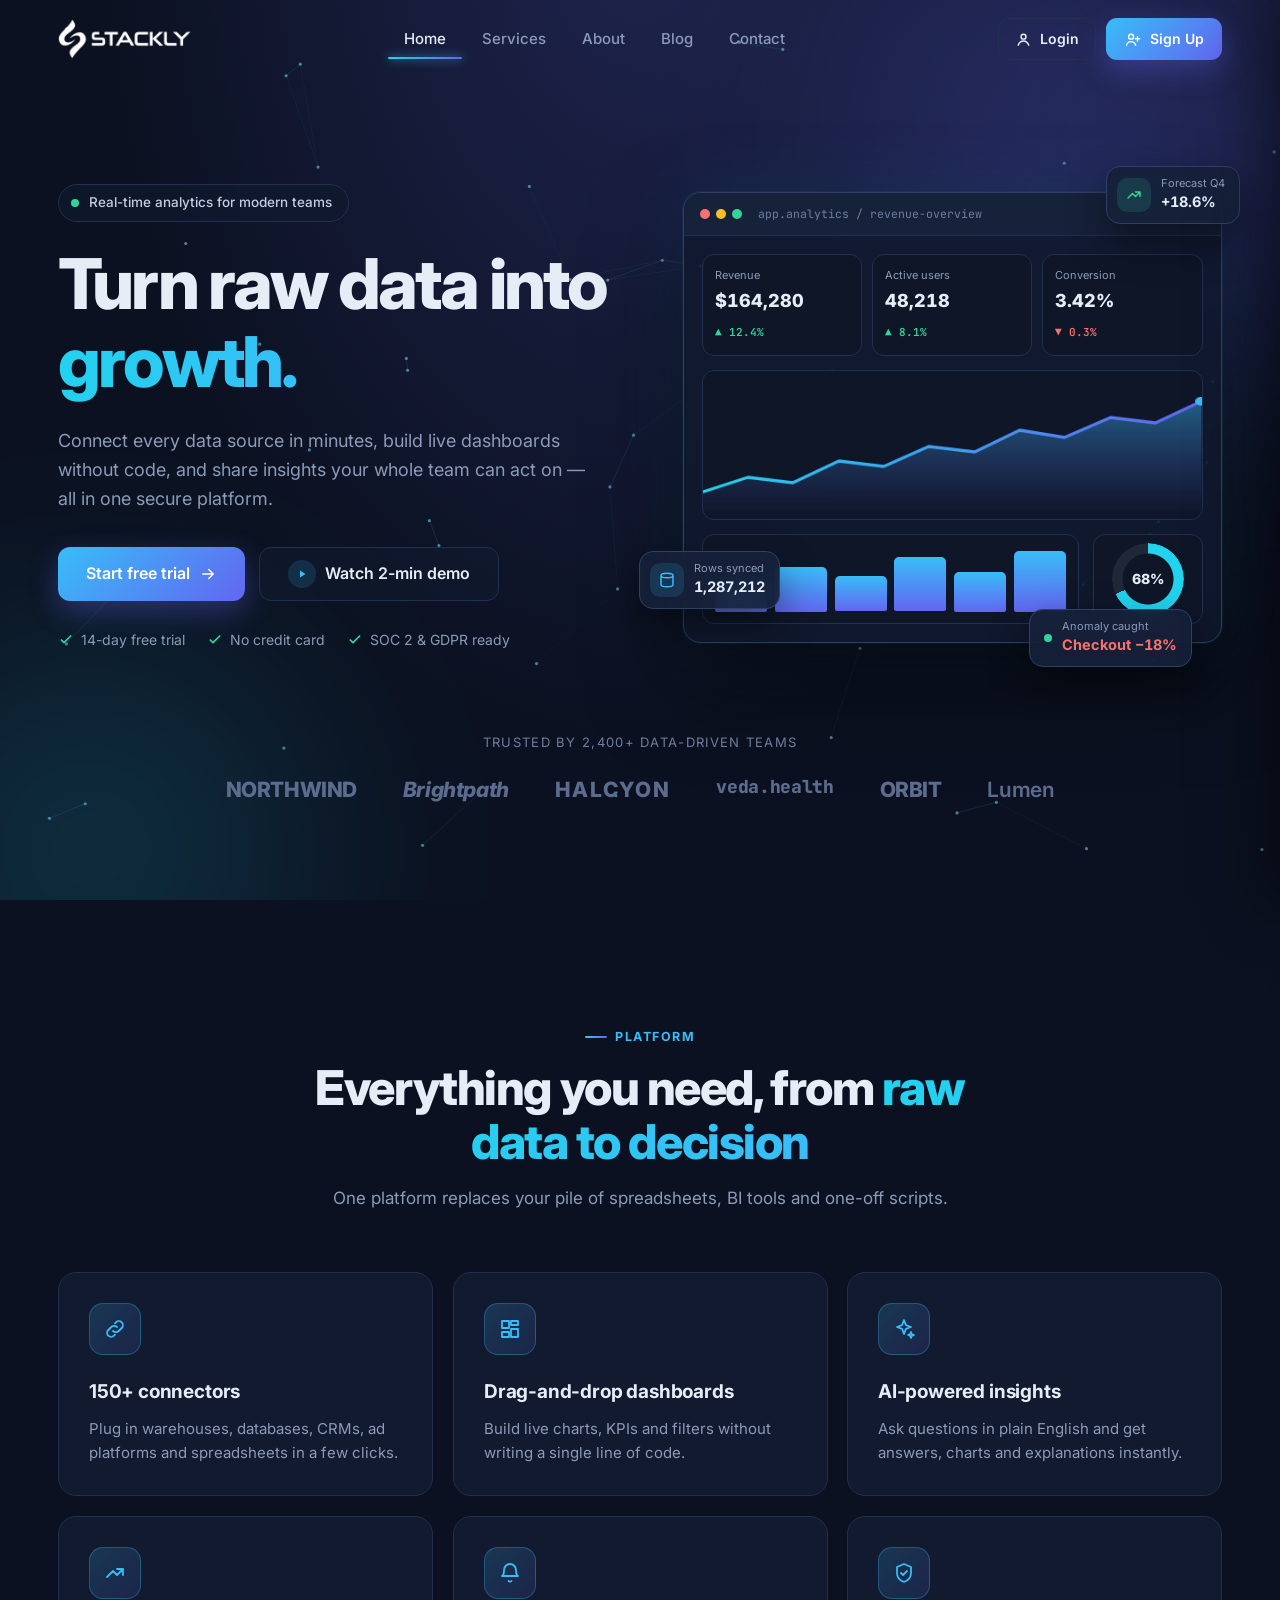
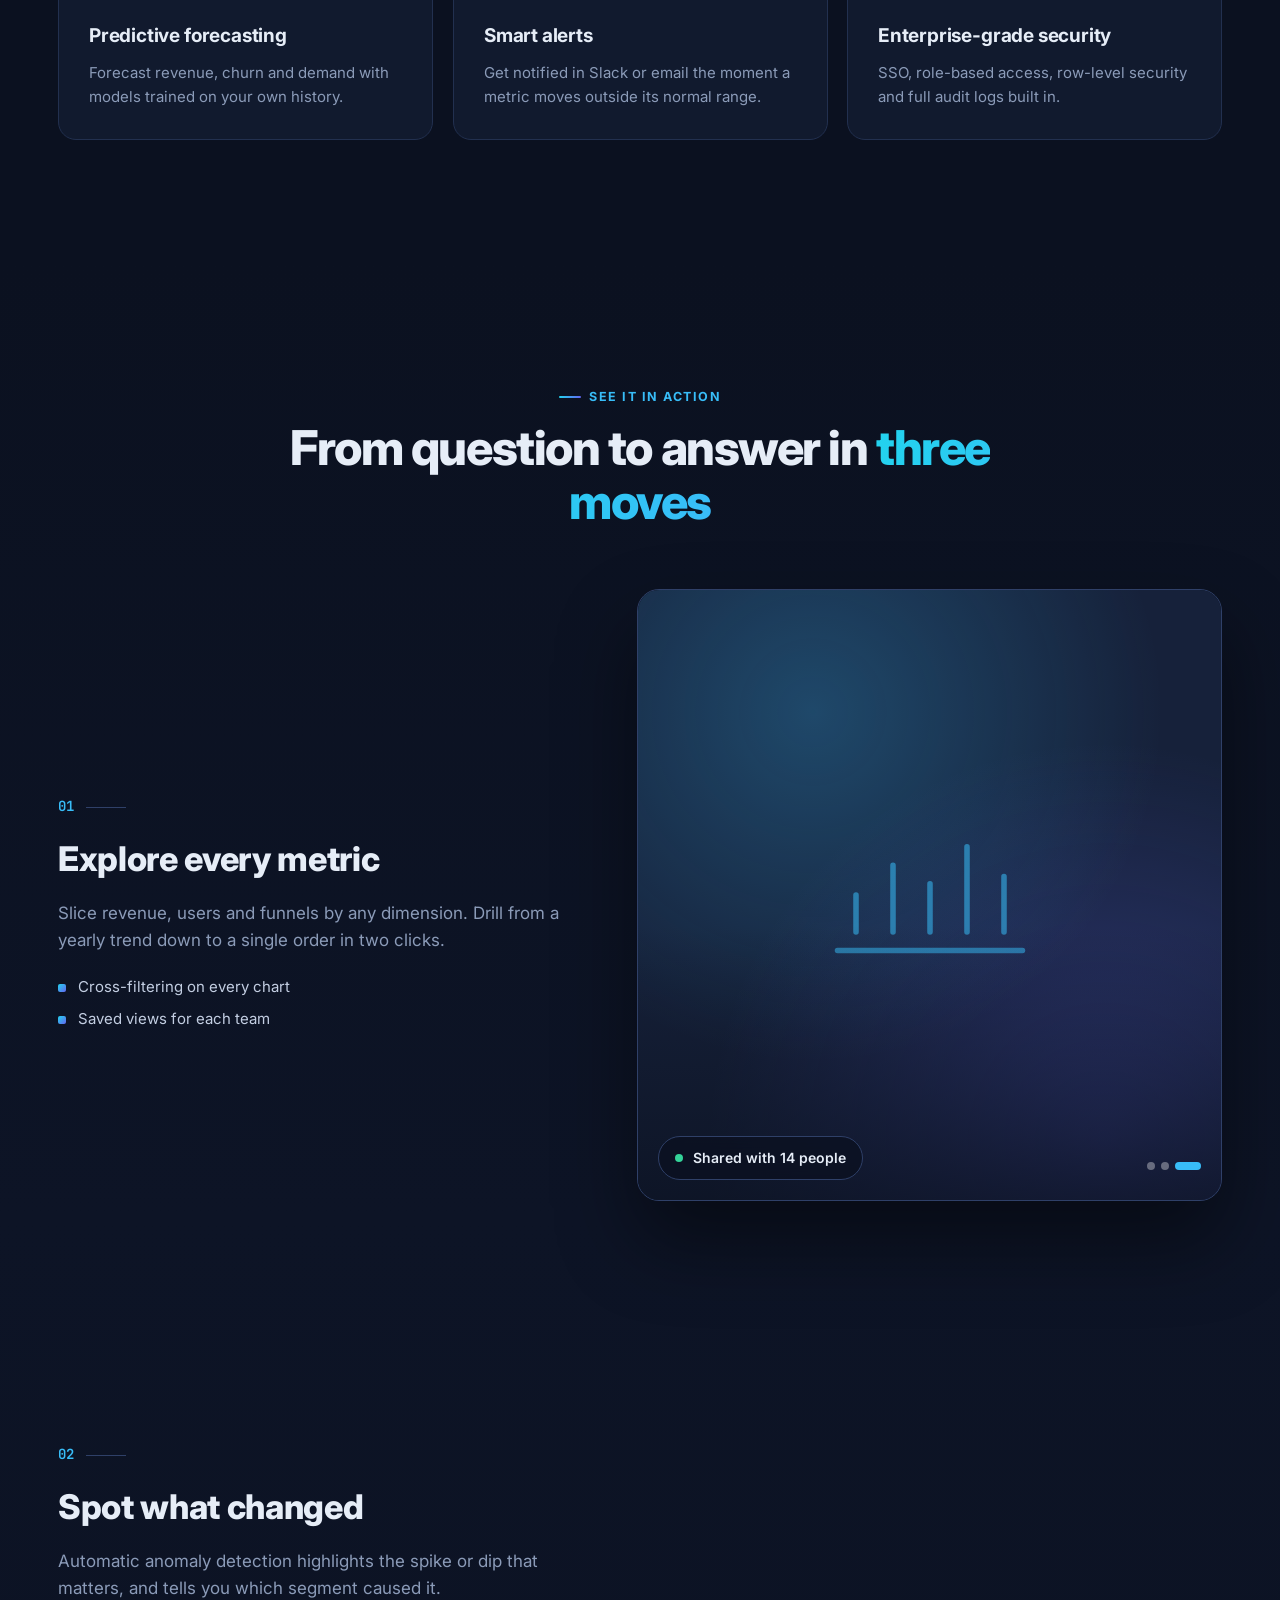
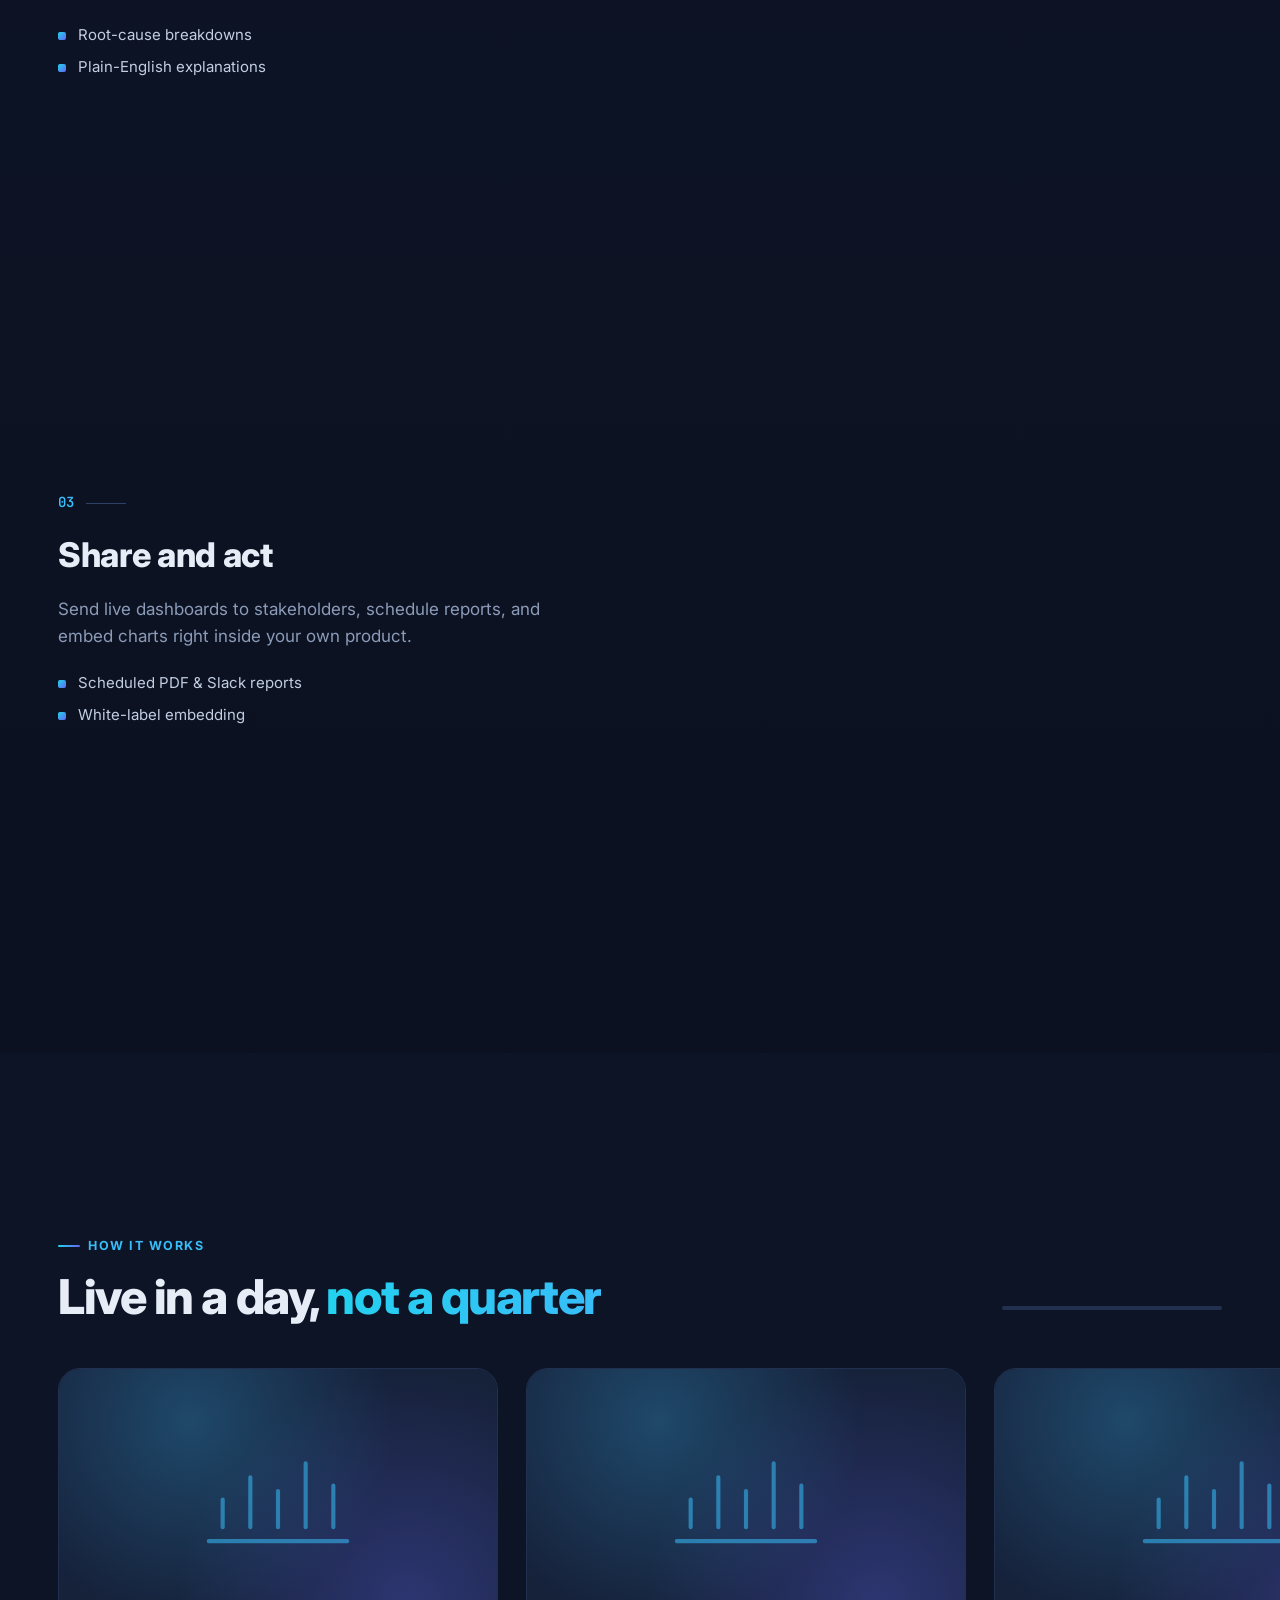
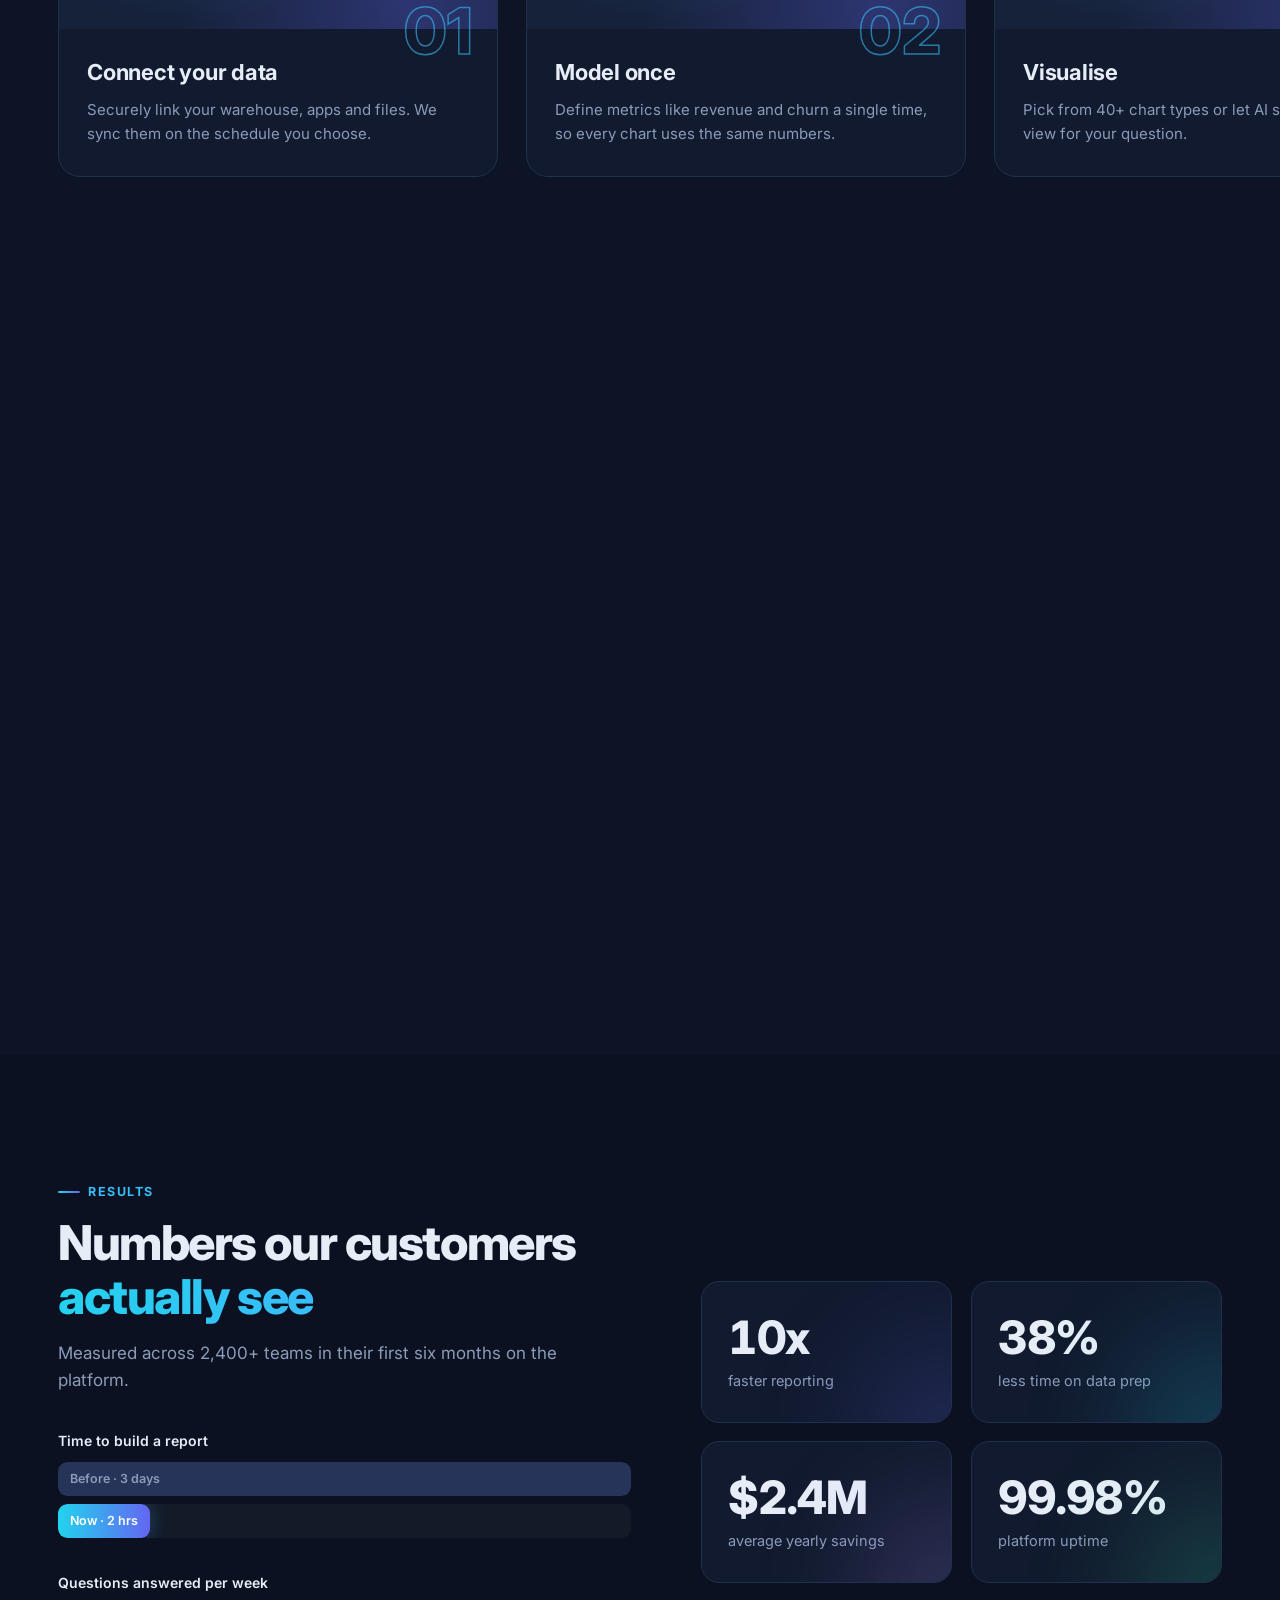
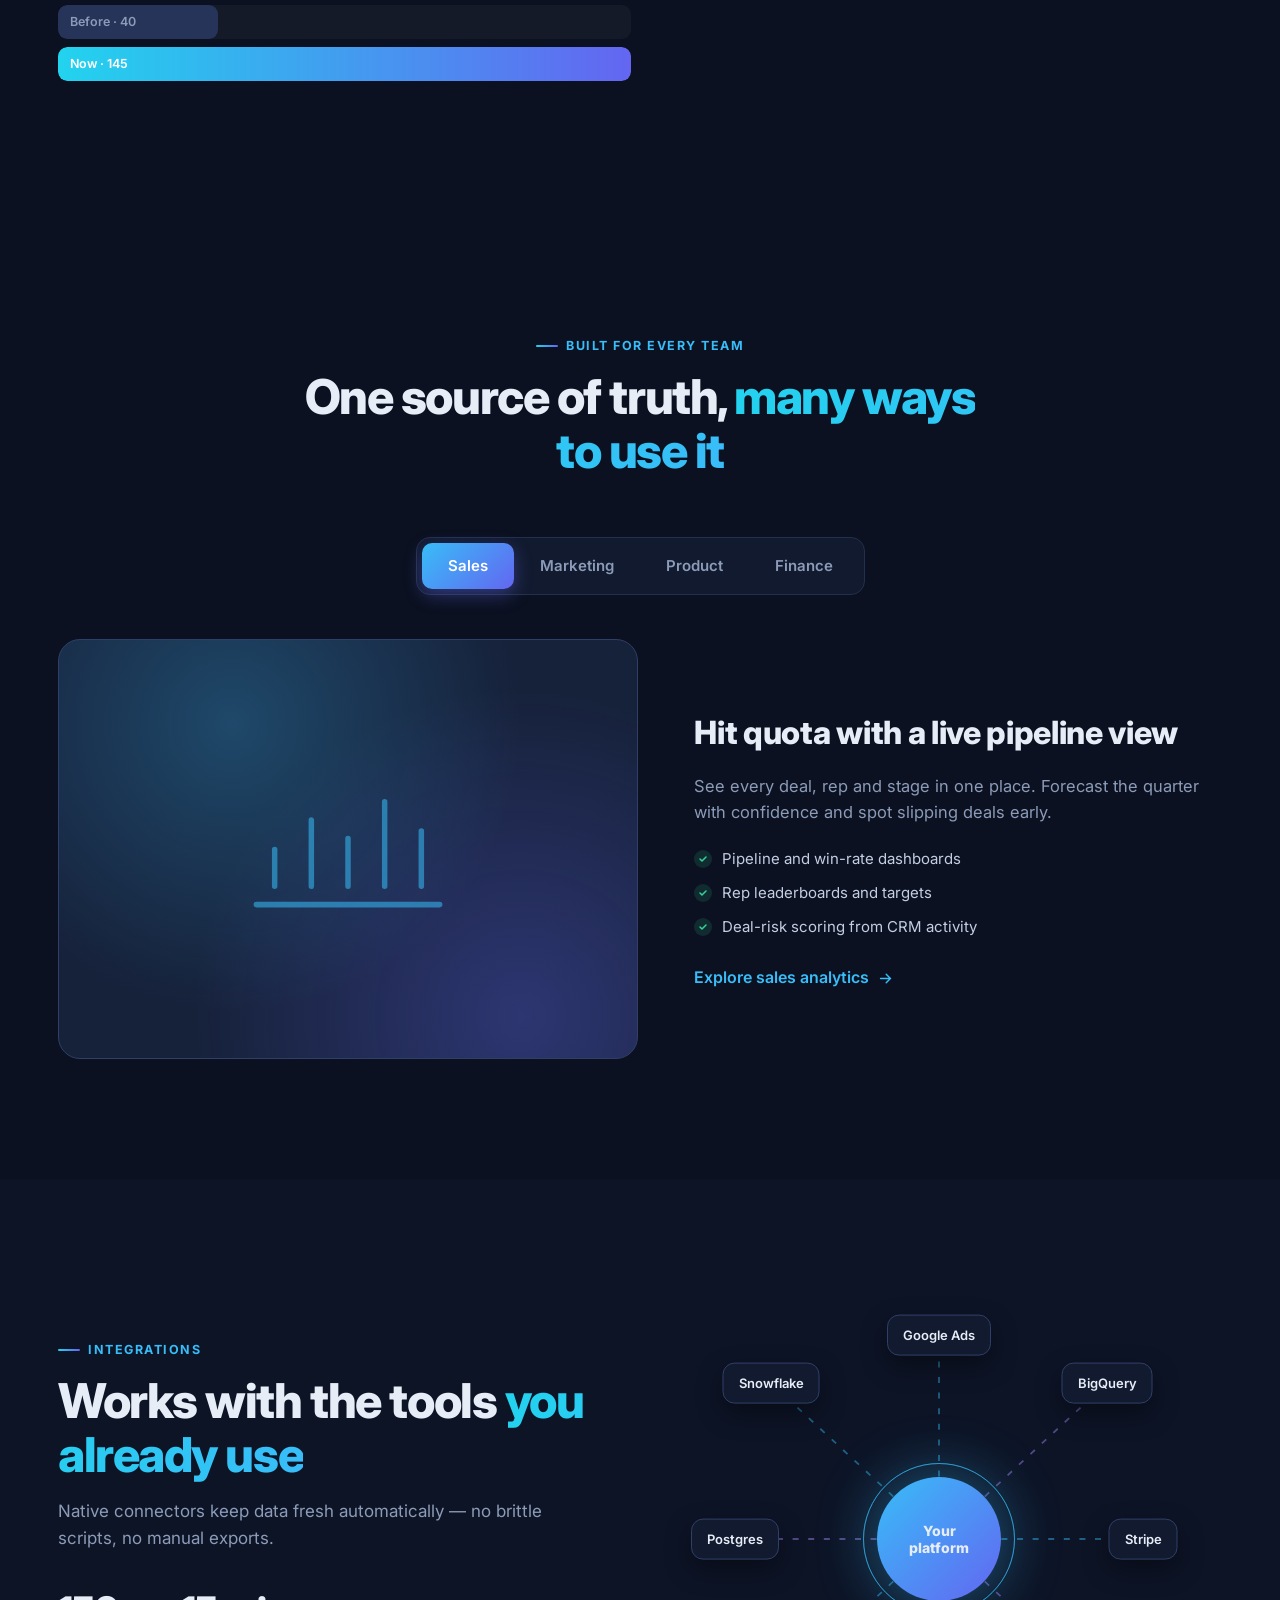
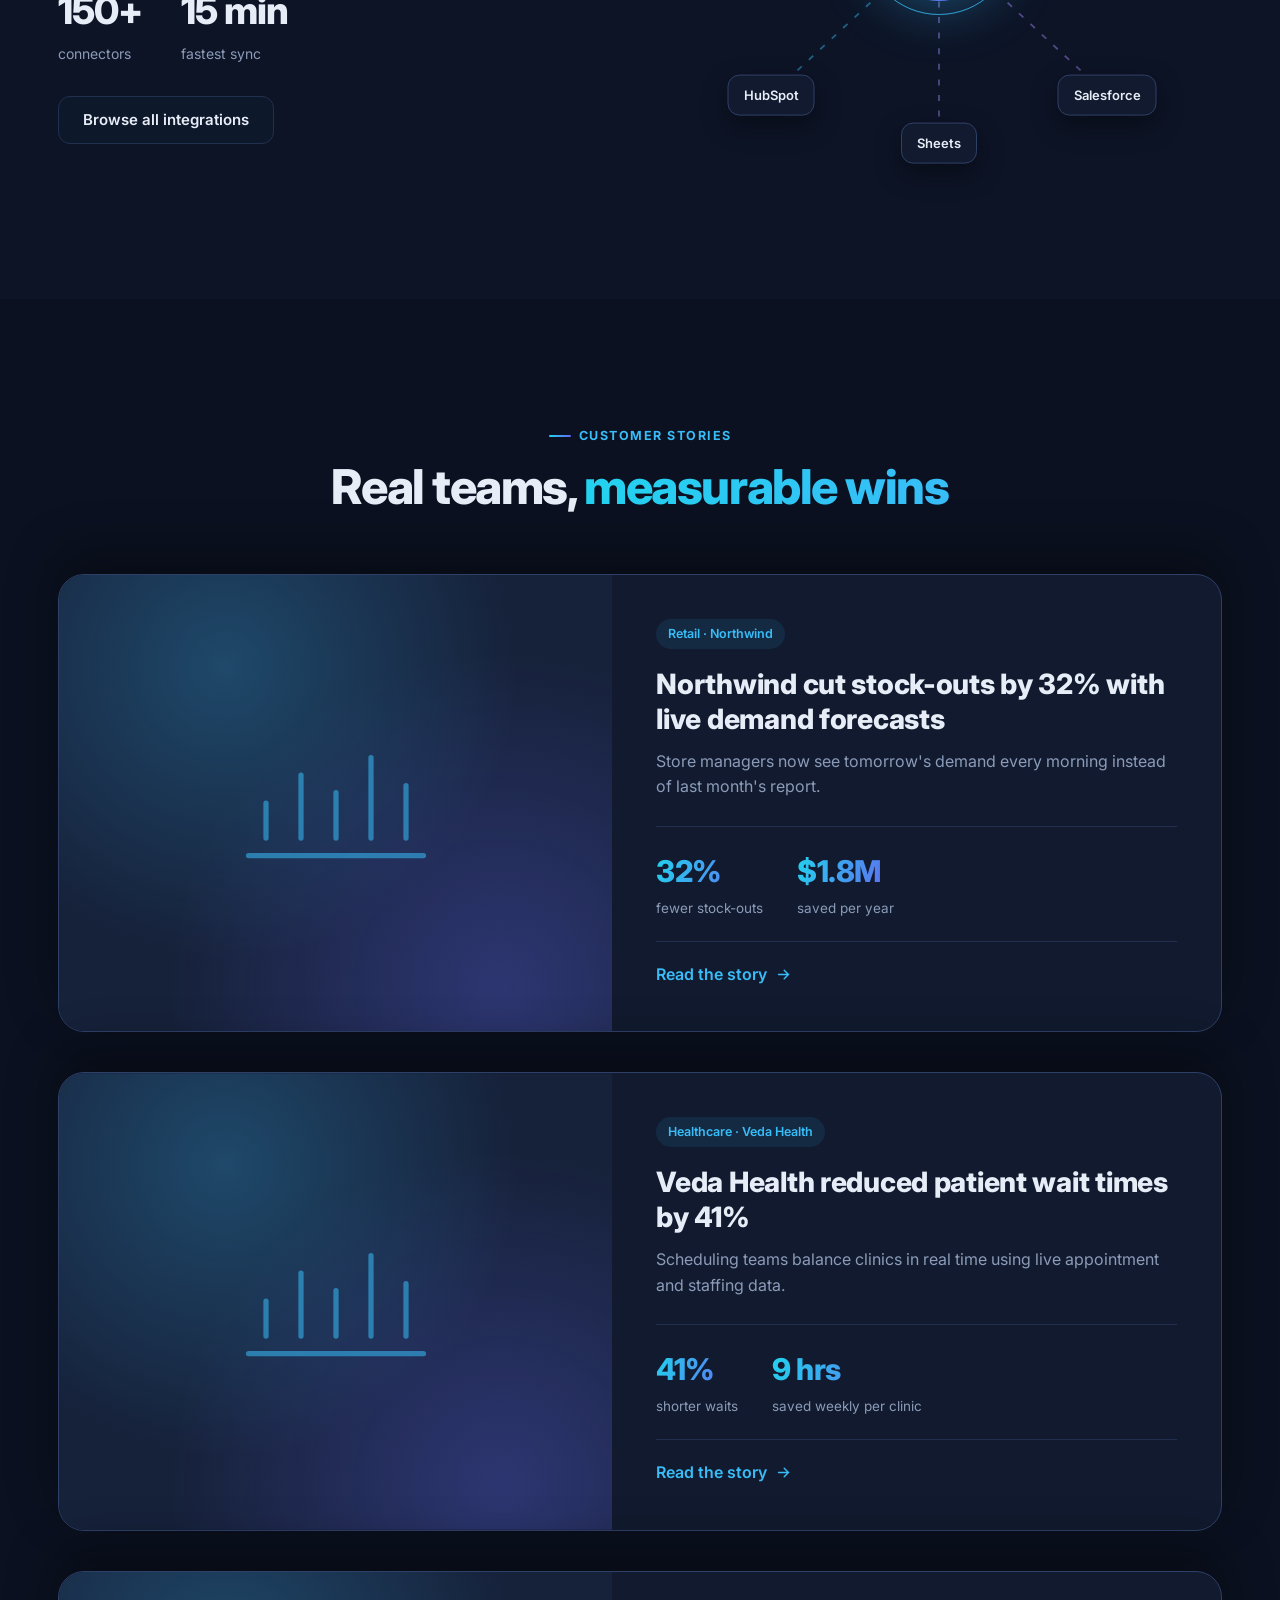
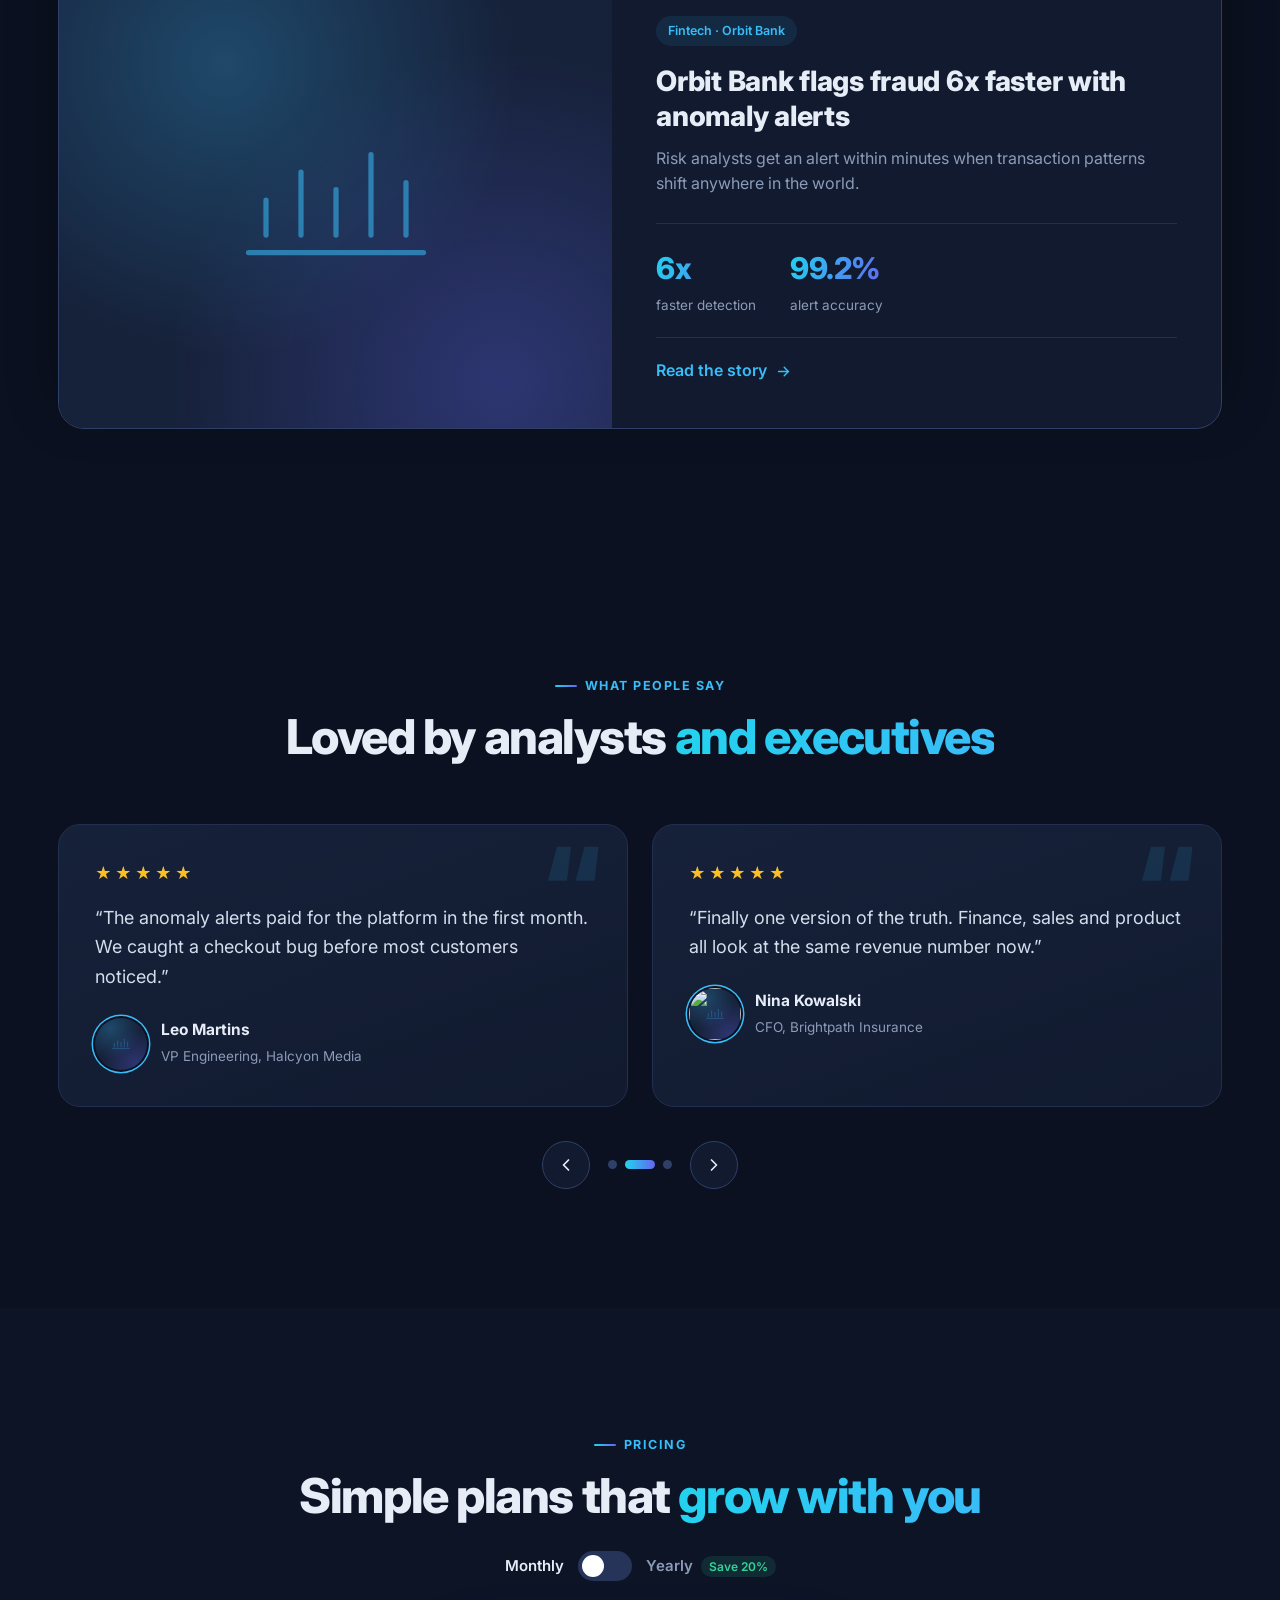
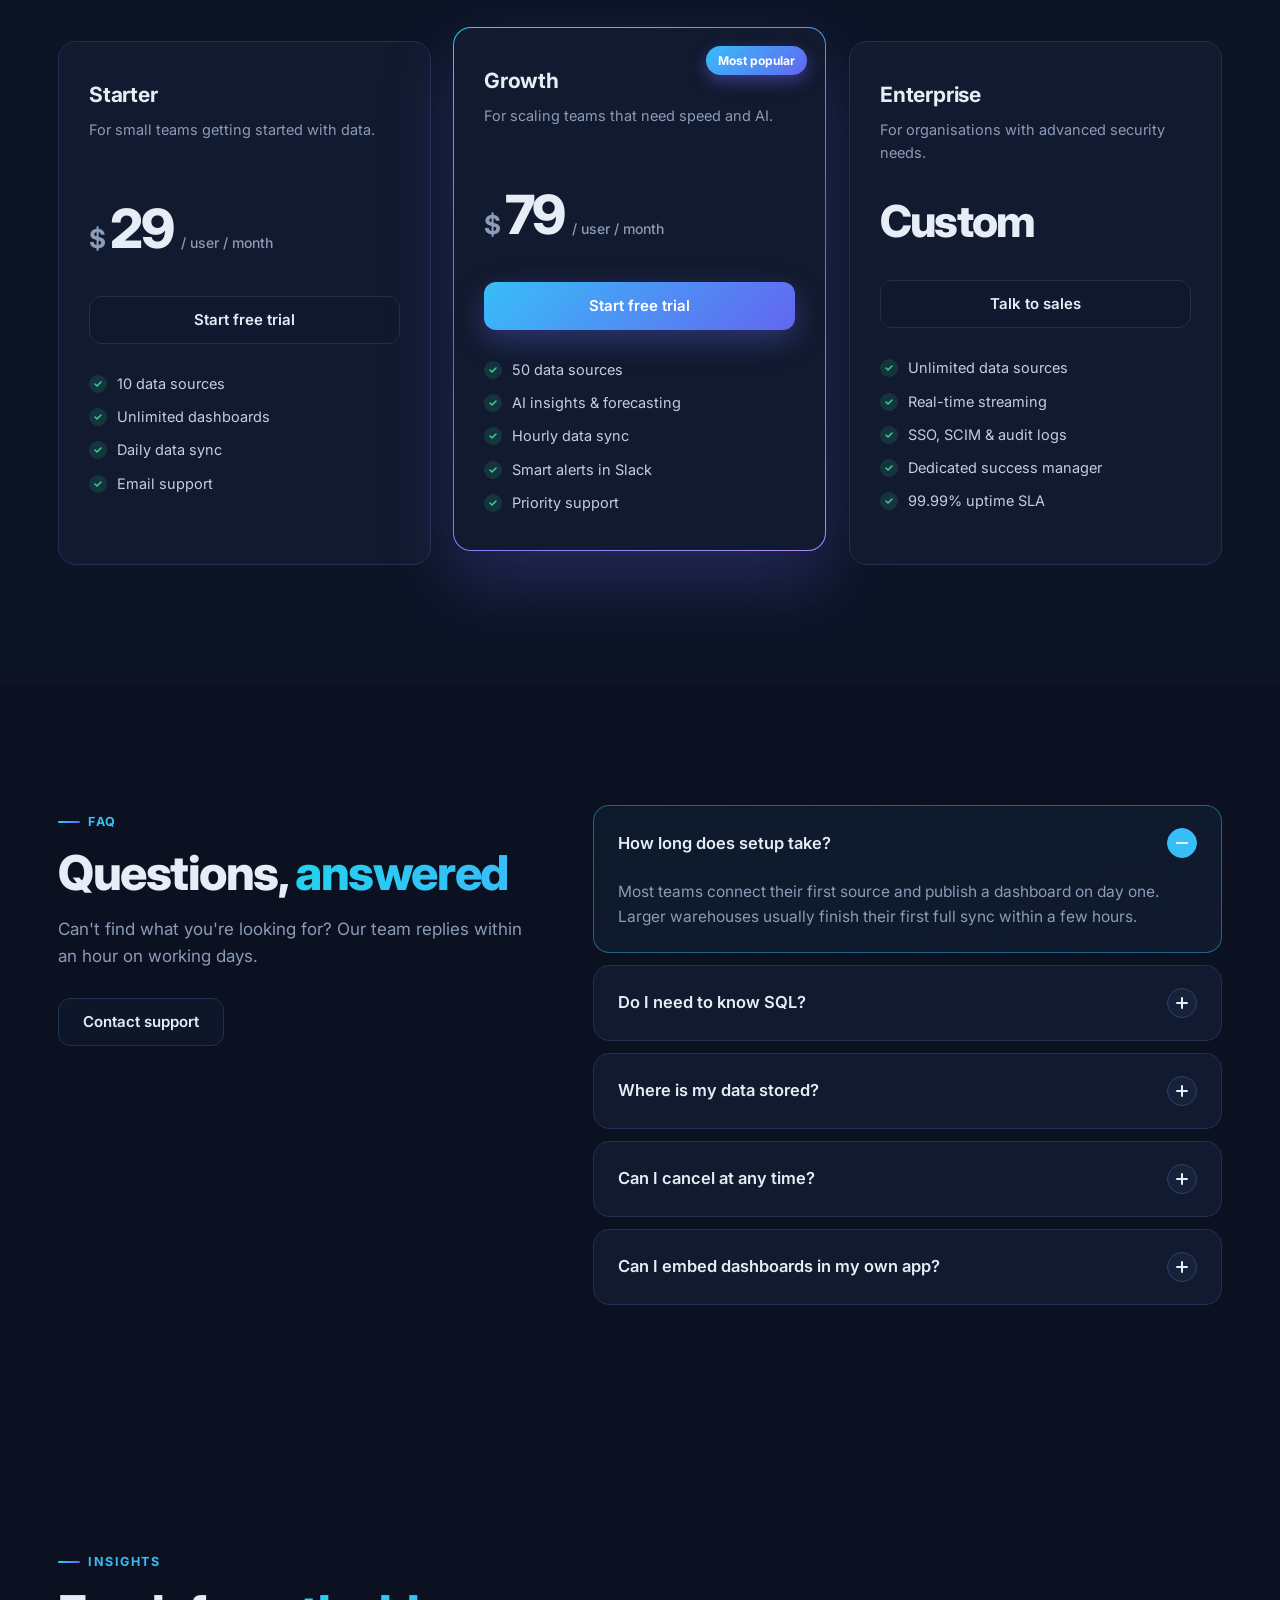
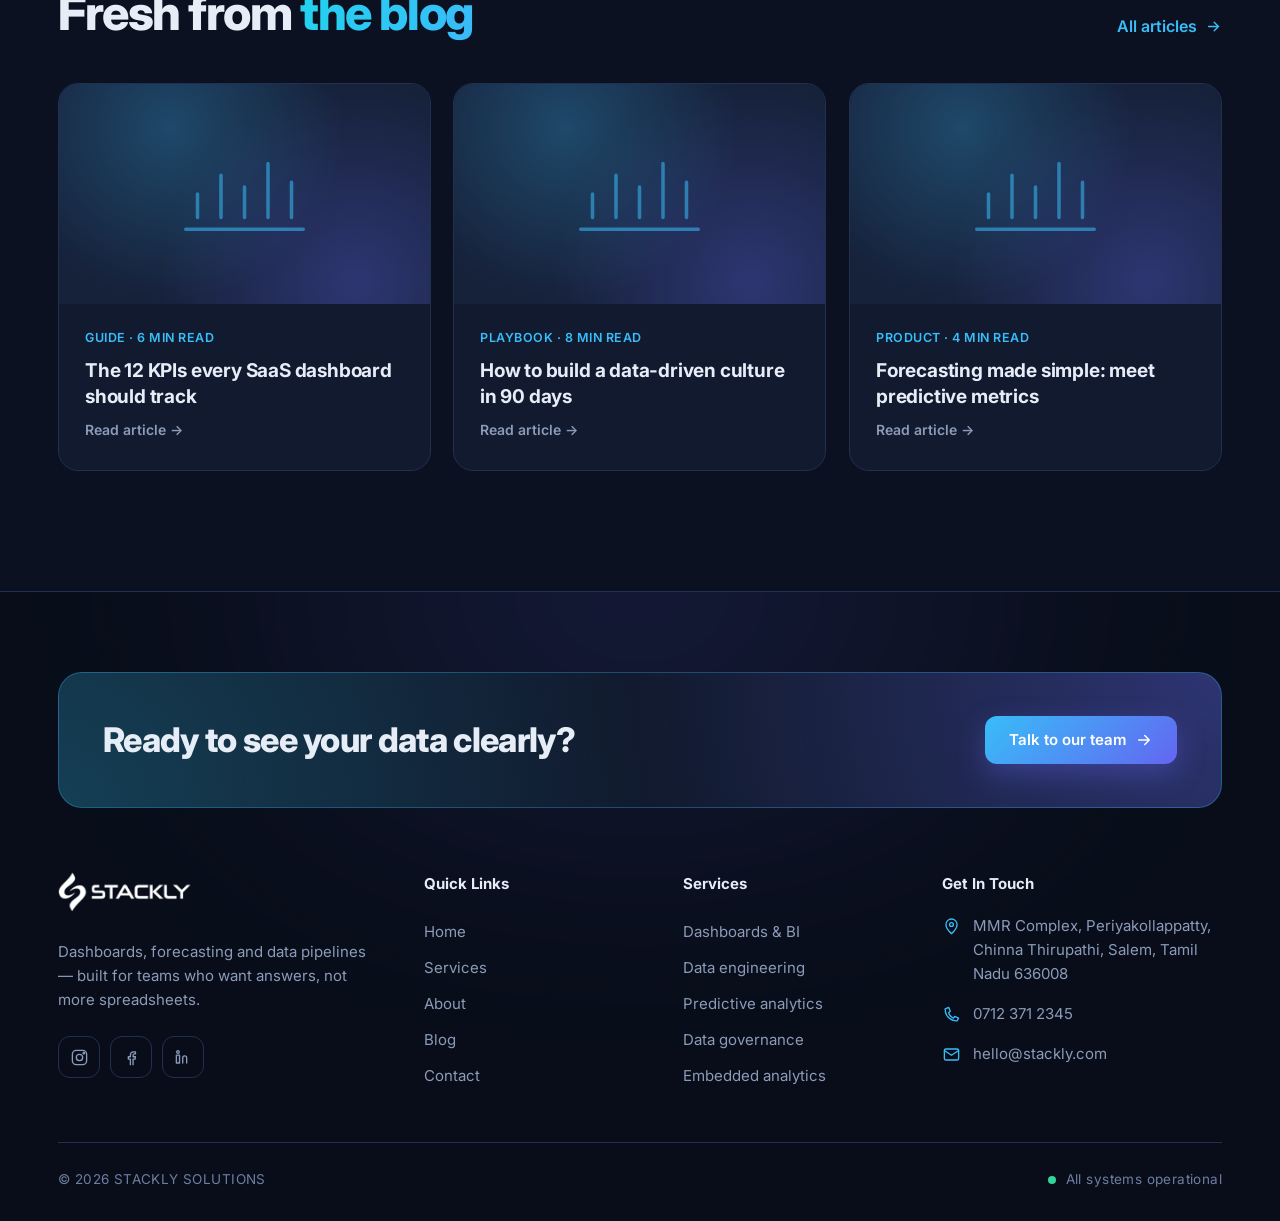
==== html/index.html @ f1f0fb77 "inserted" ====
<!DOCTYPE html>
<html lang="en">
<head>
<meta charset="UTF-8">
<meta name="viewport" content="width=device-width, initial-scale=1.0">
<title>Data Analytics Platform — Turn raw data into decisions</title>
<meta name="description" content="Connect every data source, build live dashboards and share insights your whole team can act on.">
<link rel="preconnect" href="https://fonts.googleapis.com">
<link rel="preconnect" href="https://fonts.gstatic.com" crossorigin>
<link rel="preconnect" href="https://images.unsplash.com">
<link href="https://fonts.googleapis.com/css2?family=Inter:wght@400;500;600;700;800&family=JetBrains+Mono:wght@500;600&display=swap" rel="stylesheet">
<link rel="stylesheet" href="../css/index.css">
</head>
<body class="is-loading">

<!-- ============ PRELOADER — bars build up while the page loads ============ -->
<div class="preloader" id="preloader" aria-hidden="true">
  <div class="pl-inner">
    <div class="pl-bars"><i></i><i></i><i></i><i></i><i></i><i></i><i></i></div>
    <div class="pl-word" aria-label="STACKLY">
      <span>S</span><span>T</span><span>A</span><span>C</span><span>K</span><span>L</span><span>Y</span>
    </div>
    <div class="pl-text">Loading insights <b id="plPct">0%</b></div>
  </div>
</div>

<!-- ============ HEADER — sticky at the top, turns solid on scroll ============ -->
<header class="site-header" id="siteHeader">
  <nav class="nav wrap">
    <!-- Logo placeholder — replace src with your logo, e.g. ../assets/Logo.webp -->
    <a href="index.html" class="logo" aria-label="Home">
      <img src="../assets/Logo.webp" alt="Company logo">
    </a>

    <div class="nav-links" id="navLinks">
      <a href="#hero" class="active">Home</a>
      <a href="services.html">Services</a>
      <a href="about.html">About</a>
      <a href="blog.html">Blog</a>
      <a href="contact.html">Contact</a>
      <span class="nav-line" id="navLine" aria-hidden="true"></span>
    </div>

    <div class="nav-right">
      <a href="login.html" class="nav-login">
        <svg viewBox="0 0 24 24"><circle cx="12" cy="8" r="3.5"/><path d="M4.5 20c1.5-4 5-6 7.5-6s6 2 7.5 6"/></svg>
        Login
      </a>
      <a href="signup.html" class="btn btn-primary btn-sm nav-signup">
        <svg viewBox="0 0 24 24"><circle cx="10" cy="8" r="3.5"/><path d="M3.5 20c1.2-3.4 4.2-5 6.5-5s5.3 1.6 6.5 5"/><path d="M19 8v6M22 11h-6"/></svg>
        Sign Up
      </a>
      <button class="hamburger" id="hamburger" aria-label="Open menu" aria-expanded="false" aria-controls="mobileMenu">
        <span></span><span></span><span></span>
      </button>
    </div>
  </nav>
  <div class="scroll-bar" id="scrollBar" aria-hidden="true"></div>
</header>

<!-- ============ MOBILE MENU — slides in from the right ============ -->
<div class="menu-scrim" id="menuScrim"></div>
<aside class="mobile-menu" id="mobileMenu" aria-hidden="true" aria-label="Menu">
  <div class="mm-top">
    <a href="index.html" class="logo" aria-label="Home">
      <img src="../assets/Logo.webp" alt="Company logo">
    </a>
    <button class="mm-close" id="mobileMenuClose" aria-label="Close menu">
      <svg viewBox="0 0 24 24"><path d="M6 6l12 12M18 6L6 18"/></svg>
    </button>
  </div>
  <nav class="mm-links">
    <a href="#hero" class="active"><em>01</em>Home</a>
    <a href="services.html"><em>02</em>Services</a>
    <a href="about.html"><em>03</em>About</a>
    <a href="blog.html"><em>04</em>Blog</a>
    <a href="contact.html"><em>05</em>Contact</a>
  </nav>
  <div class="mm-actions">
    <a href="login.html" class="btn btn-ghost">
      <svg viewBox="0 0 24 24"><circle cx="12" cy="8" r="3.5"/><path d="M4.5 20c1.5-4 5-6 7.5-6s6 2 7.5 6"/></svg>
      Login
    </a>
    <a href="signup.html" class="btn btn-primary">
      <svg viewBox="0 0 24 24"><circle cx="10" cy="8" r="3.5"/><path d="M3.5 20c1.2-3.4 4.2-5 6.5-5s5.3 1.6 6.5 5"/><path d="M19 8v6M22 11h-6"/></svg>
      Sign Up
    </a>
  </div>
  <p class="mm-note"><span class="live-dot"></span>All data pipelines live · 99.98% uptime</p>
</aside>

<main>

<!-- ============ 1. HERO ============ -->
<section class="hero" id="hero">
  <canvas class="hero-canvas" id="heroCanvas" aria-hidden="true"></canvas>
  <div class="hero-glow g1" aria-hidden="true"></div>
  <div class="hero-glow g2" aria-hidden="true"></div>

  <div class="wrap hero-grid">
    <div class="hero-copy">
      <span class="eyebrow" data-reveal="up"><span class="live-dot"></span>Real-time analytics for modern teams</span>
      <h1 class="hero-title" data-reveal="up" style="--d:.1s">
        Turn raw data into
        <span class="rotator" id="rotator" aria-live="polite">
          <span class="rot-word is-on">decisions.</span>
          <span class="rot-word">revenue.</span>
          <span class="rot-word">growth.</span>
          <span class="rot-word">clarity.</span>
        </span>
      </h1>
      <p class="hero-sub" data-reveal="up" style="--d:.2s">Connect every data source in minutes, build live dashboards without code, and share insights your whole team can act on — all in one secure platform.</p>
      <div class="hero-actions" data-reveal="up" style="--d:.3s">
        <a href="signup.html" class="btn btn-primary btn-lg">Start free trial
          <svg viewBox="0 0 24 24"><path d="M5 12h14M13 6l6 6-6 6"/></svg>
        </a>
        <a href="404.html" class="btn btn-ghost btn-lg">
          <span class="play"><svg viewBox="0 0 24 24"><path d="M8 5l11 7-11 7z"/></svg></span>
          Watch 2-min demo
        </a>
      </div>
      <ul class="hero-points" data-reveal="up" style="--d:.4s">
        <li><svg viewBox="0 0 24 24"><path d="M5 12l4 4 10-10"/></svg>14-day free trial</li>
        <li><svg viewBox="0 0 24 24"><path d="M5 12l4 4 10-10"/></svg>No credit card</li>
        <li><svg viewBox="0 0 24 24"><path d="M5 12l4 4 10-10"/></svg>SOC 2 &amp; GDPR ready</li>
      </ul>
    </div>

    <!-- Tilting live dashboard mock-up -->
    <div class="hero-visual" data-reveal="zoom" style="--d:.25s">
      <div class="mock" id="heroMock">
        <div class="mock-bar">
          <span class="dot r"></span><span class="dot y"></span><span class="dot g"></span>
          <span class="mock-url">app.analytics / revenue-overview</span>
        </div>
        <div class="mock-body">
          <div class="mock-kpis">
            <div class="mk"><span>Revenue</span><b id="mkRev">$164,280</b><em class="up">▲ 12.4%</em></div>
            <div class="mk"><span>Active users</span><b id="mkUsers">48,210</b><em class="up">▲ 8.1%</em></div>
            <div class="mk"><span>Conversion</span><b>3.42%</b><em class="down">▼ 0.3%</em></div>
          </div>
          <div class="mock-chart">
            <svg viewBox="0 0 400 150" preserveAspectRatio="none" aria-hidden="true">
              <defs>
                <linearGradient id="mkFill" x1="0" y1="0" x2="0" y2="1">
                  <stop offset="0" stop-color="#38bdf8" stop-opacity=".45"/>
                  <stop offset="1" stop-color="#6366f1" stop-opacity="0"/>
                </linearGradient>
                <linearGradient id="mkStroke" x1="0" x2="1">
                  <stop offset="0" stop-color="#22d3ee"/><stop offset="1" stop-color="#6366f1"/>
                </linearGradient>
              </defs>
              <path class="mk-area" d="M0 120 L36 104 L72 110 L109 86 L145 92 L181 70 L218 76 L254 52 L290 60 L327 38 L363 44 L400 20 L400 150 L0 150Z" fill="url(#mkFill)"/>
              <path class="mk-line" d="M0 120 L36 104 L72 110 L109 86 L145 92 L181 70 L218 76 L254 52 L290 60 L327 38 L363 44 L400 20" fill="none" stroke="url(#mkStroke)"/>
              <circle class="mk-dot" cx="400" cy="20" r="5"/>
            </svg>
          </div>
          <div class="mock-bottom">
            <div class="mock-bars">
              <i style="--h:45%"></i><i style="--h:70%"></i><i style="--h:55%"></i><i style="--h:85%"></i><i style="--h:62%"></i><i style="--h:95%"></i>
            </div>
            <div class="mock-donut"><span>68%</span></div>
          </div>
        </div>
      </div>
      <div class="float-chip fc1"><span class="fc-ico up"><svg viewBox="0 0 24 24"><path d="M4 16l6-6 4 4 6-6M14 8h6v6"/></svg></span><span><small>Forecast Q4</small><b>+18.6%</b></span></div>
      <div class="float-chip fc2"><span class="fc-ico"><svg viewBox="0 0 24 24"><path d="M12 3c4.4 0 8 1.3 8 3s-3.6 3-8 3-8-1.3-8-3 3.6-3 8-3zM4 6v12c0 1.7 3.6 3 8 3s8-1.3 8-3V6"/></svg></span><span><small>Rows synced</small><b id="rowsLive">1,284,902</b></span></div>
      <div class="float-chip fc3"><span class="live-dot"></span><span><small>Anomaly caught</small><b>Checkout −18%</b></span></div>
    </div>
  </div>

  <!-- trusted by -->
  <div class="wrap trusted" data-reveal="up">
    <p>Trusted by 2,400+ data-driven teams</p>
    <div class="trusted-logos">
      <span>NORTHWIND</span><span>Brightpath</span><span>HALCYON</span><span>veda.health</span><span>ORBIT</span><span>Lumen</span>
    </div>
  </div>

  
</section>

<!-- ============ 2. FEATURES — spotlight cards ============ -->
<section class="section features" id="features">
  <div class="wrap">
    <div class="sec-head" data-reveal="up">
      <span class="kicker">Platform</span>
      <h2>Everything you need, from <span class="grad">raw data to decision</span></h2>
      <p>One platform replaces your pile of spreadsheets, BI tools and one-off scripts.</p>
    </div>
    <div class="feature-grid">
      <article class="spot-card" data-reveal="up" style="--d:0s">
        <span class="f-ico"><svg viewBox="0 0 24 24"><path d="M10 14a4 4 0 0 0 5.7 0l3-3a4 4 0 0 0-5.7-5.7l-1 1M14 10a4 4 0 0 0-5.7 0l-3 3a4 4 0 0 0 5.7 5.7l1-1"/></svg></span>
        <h3>150+ connectors</h3>
        <p>Plug in warehouses, databases, CRMs, ad platforms and spreadsheets in a few clicks.</p>
      </article>
      <article class="spot-card" data-reveal="up" style="--d:.08s">
        <span class="f-ico"><svg viewBox="0 0 24 24"><path d="M4 4h7v7H4zM13 4h7v4h-7zM13 12h7v8h-7zM4 15h7v5H4z"/></svg></span>
        <h3>Drag-and-drop dashboards</h3>
        <p>Build live charts, KPIs and filters without writing a single line of code.</p>
      </article>
      <article class="spot-card" data-reveal="up" style="--d:.16s">
        <span class="f-ico"><svg viewBox="0 0 24 24"><path d="M12 3l1.9 5.1L19 10l-5.1 1.9L12 17l-1.9-5.1L5 10l5.1-1.9z"/><path d="M19 15l.8 2.2L22 18l-2.2.8L19 21l-.8-2.2L16 18l2.2-.8z"/></svg></span>
        <h3>AI-powered insights</h3>
        <p>Ask questions in plain English and get answers, charts and explanations instantly.</p>
      </article>
      <article class="spot-card" data-reveal="up" style="--d:0s">
        <span class="f-ico"><svg viewBox="0 0 24 24"><path d="M4 16l6-6 4 4 6-6M14 8h6v6"/></svg></span>
        <h3>Predictive forecasting</h3>
        <p>Forecast revenue, churn and demand with models trained on your own history.</p>
      </article>
      <article class="spot-card" data-reveal="up" style="--d:.08s">
        <span class="f-ico"><svg viewBox="0 0 24 24"><path d="M18 9a6 6 0 1 0-12 0c0 5-2 6-2 6h16s-2-1-2-6M10.5 20a2 2 0 0 0 3 0"/></svg></span>
        <h3>Smart alerts</h3>
        <p>Get notified in Slack or email the moment a metric moves outside its normal range.</p>
      </article>
      <article class="spot-card" data-reveal="up" style="--d:.16s">
        <span class="f-ico"><svg viewBox="0 0 24 24"><path d="M12 3l7 3v6c0 4.5-3 7.5-7 9-4-1.5-7-4.5-7-9V6l7-3zM9 12l2 2 4-4"/></svg></span>
        <h3>Enterprise-grade security</h3>
        <p>SSO, role-based access, row-level security and full audit logs built in.</p>
      </article>
    </div>
  </div>
</section>

<!-- ============ 3. SHOWCASE — sticky image swaps as you scroll the steps ============ -->
<section class="section showcase" id="showcase">
  <div class="wrap">
    <div class="sec-head" data-reveal="up">
      <span class="kicker">See it in action</span>
      <h2>From question to answer in <span class="grad">three moves</span></h2>
    </div>
    <div class="show-grid">
      <div class="show-steps">
        <article class="show-step is-active" data-step="0">
          <span class="step-no">01</span>
          <h3>Explore every metric</h3>
          <p>Slice revenue, users and funnels by any dimension. Drill from a yearly trend down to a single order in two clicks.</p>
          <ul><li>Cross-filtering on every chart</li><li>Saved views for each team</li></ul>
        </article>
        <article class="show-step" data-step="1">
          <span class="step-no">02</span>
          <h3>Spot what changed</h3>
          <p>Automatic anomaly detection highlights the spike or dip that matters, and tells you which segment caused it.</p>
          <ul><li>Root-cause breakdowns</li><li>Plain-English explanations</li></ul>
        </article>
        <article class="show-step" data-step="2">
          <span class="step-no">03</span>
          <h3>Share and act</h3>
          <p>Send live dashboards to stakeholders, schedule reports, and embed charts right inside your own product.</p>
          <ul><li>Scheduled PDF &amp; Slack reports</li><li>White-label embedding</li></ul>
        </article>
      </div>
      <div class="show-frame">
        <div class="show-sticky">
          <figure class="ph show-img is-active" data-img="0">
            <img src="https://images.unsplash.com/photo-1551288049-bebda4e38f71?auto=format&fit=crop&w=1100&q=70" alt="Analytics dashboard with charts on a laptop screen" loading="lazy" onerror="this.parentNode.classList.add('is-broken')">
          </figure>
          <figure class="ph show-img" data-img="1">
            <img src="https://images.unsplash.com/photo-1460925895917-afdab827c52f?auto=format&fit=crop&w=1100&q=70" alt="Laptop showing performance graphs" loading="lazy" onerror="this.parentNode.classList.add('is-broken')">
          </figure>
          <figure class="ph show-img" data-img="2">
            <img src="https://images.unsplash.com/photo-1552664730-d307ca884978?auto=format&fit=crop&w=1100&q=70" alt="Team reviewing insights together in a meeting" loading="lazy" onerror="this.parentNode.classList.add('is-broken')">
          </figure>
          <div class="show-badge"><span class="live-dot"></span><span id="showLabel">Exploring metrics</span></div>
          <div class="show-dots"><i class="on"></i><i></i><i></i></div>
        </div>
      </div>
    </div>
  </div>
</section>

<!-- ============ 4. PROCESS — horizontal scroll on desktop ============ -->
<section class="hscroll" id="process">
  <div class="hs-sticky">
    <div class="wrap hs-head">
      <div>
        <span class="kicker">How it works</span>
        <h2>Live in a day, <span class="grad">not a quarter</span></h2>
      </div>
      <div class="hs-progress"><span id="hsBar"></span></div>
    </div>
    <div class="hs-track" id="hsTrack">
      <article class="hs-card">
        <figure class="ph"><img src="https://images.unsplash.com/photo-1558494949-ef010cbdcc31?auto=format&fit=crop&w=900&q=70" alt="Rows of servers in a data centre" loading="lazy" onerror="this.parentNode.classList.add('is-broken')"></figure>
        <div class="hs-body"><span class="hs-no">01</span><h3>Connect your data</h3><p>Securely link your warehouse, apps and files. We sync them on the schedule you choose.</p></div>
      </article>
      <article class="hs-card">
        <figure class="ph"><img src="https://images.unsplash.com/photo-1551434678-e076c223a692?auto=format&fit=crop&w=900&q=70" alt="Data team working at their desks" loading="lazy" onerror="this.parentNode.classList.add('is-broken')"></figure>
        <div class="hs-body"><span class="hs-no">02</span><h3>Model once</h3><p>Define metrics like revenue and churn a single time, so every chart uses the same numbers.</p></div>
      </article>
      <article class="hs-card">
        <figure class="ph"><img src="https://images.unsplash.com/photo-1543286386-713bdd548da4?auto=format&fit=crop&w=900&q=70" alt="Charts and graphs on a screen" loading="lazy" onerror="this.parentNode.classList.add('is-broken')"></figure>
        <div class="hs-body"><span class="hs-no">03</span><h3>Visualise</h3><p>Pick from 40+ chart types or let AI suggest the best view for your question.</p></div>
      </article>
      <article class="hs-card">
        <figure class="ph"><img src="https://images.unsplash.com/photo-1522071820081-009f0129c71c?auto=format&fit=crop&w=900&q=70" alt="Colleagues gathered around a laptop" loading="lazy" onerror="this.parentNode.classList.add('is-broken')"></figure>
        <div class="hs-body"><span class="hs-no">04</span><h3>Share &amp; decide</h3><p>Publish dashboards, set alerts and schedule reports so everyone acts on the same truth.</p></div>
      </article>
    </div>
  </div>
</section>

<!-- ============ 5. RESULTS — counters and bars ============ -->
<section class="section results" id="results">
  <div class="wrap">
    <div class="results-grid">
      <div class="results-copy" data-reveal="left">
        <span class="kicker">Results</span>
        <h2>Numbers our customers <span class="grad">actually see</span></h2>
        <p>Measured across 2,400+ teams in their first six months on the platform.</p>
        <div class="bars-compare">
          <div class="bc-row">
            <span>Time to build a report</span>
            <div class="bc-track"><i class="bc-old" style="--w:100%">Before · 3 days</i></div>
            <div class="bc-track"><i class="bc-new" style="--w:12%">Now · 2 hrs</i></div>
          </div>
          <div class="bc-row">
            <span>Questions answered per week</span>
            <div class="bc-track"><i class="bc-old" style="--w:28%">Before · 40</i></div>
            <div class="bc-track"><i class="bc-new" style="--w:100%">Now · 145</i></div>
          </div>
        </div>
      </div>
      <div class="stat-grid">
        <div class="stat" data-reveal="zoom" style="--d:0s"><b><span data-count="10">0</span>x</b><span>faster reporting</span></div>
        <div class="stat" data-reveal="zoom" style="--d:.1s"><b><span data-count="38">0</span>%</b><span>less time on data prep</span></div>
        <div class="stat" data-reveal="zoom" style="--d:.2s"><b>$<span data-count="2.4" data-decimals="1">0</span>M</b><span>average yearly savings</span></div>
        <div class="stat" data-reveal="zoom" style="--d:.3s"><b><span data-count="99.98" data-decimals="2">0</span>%</b><span>platform uptime</span></div>
      </div>
    </div>
  </div>
</section>

<!-- ============ 6. USE CASES — tabs by team ============ -->
<section class="section usecases" id="usecases">
  <div class="wrap">
    <div class="sec-head" data-reveal="up">
      <span class="kicker">Built for every team</span>
      <h2>One source of truth, <span class="grad">many ways to use it</span></h2>
    </div>
    <div class="tabs" data-reveal="up" role="tablist" aria-label="Teams">
      <button class="tab is-on" role="tab" aria-selected="true" data-tab="0">Sales</button>
      <button class="tab" role="tab" aria-selected="false" data-tab="1">Marketing</button>
      <button class="tab" role="tab" aria-selected="false" data-tab="2">Product</button>
      <button class="tab" role="tab" aria-selected="false" data-tab="3">Finance</button>
      <span class="tab-ind" id="tabInd"></span>
    </div>
    <div class="panels">
      <div class="panel is-on" data-panel="0">
        <figure class="ph"><img src="https://images.unsplash.com/photo-1556761175-5973dc0f32e7?auto=format&fit=crop&w=1000&q=70" alt="Sales team discussing results around a table" loading="lazy" onerror="this.parentNode.classList.add('is-broken')"></figure>
        <div class="panel-copy">
          <h3>Hit quota with a live pipeline view</h3>
          <p>See every deal, rep and stage in one place. Forecast the quarter with confidence and spot slipping deals early.</p>
          <ul class="ticks"><li>Pipeline and win-rate dashboards</li><li>Rep leaderboards and targets</li><li>Deal-risk scoring from CRM activity</li></ul>
          <a href="404.html" class="text-link">Explore sales analytics <svg viewBox="0 0 24 24"><path d="M5 12h14M13 6l6 6-6 6"/></svg></a>
        </div>
      </div>
      <div class="panel" data-panel="1">
        <figure class="ph"><img src="https://images.unsplash.com/photo-1432888498266-38ffec3eaf0a?auto=format&fit=crop&w=1000&q=70" alt="Laptop showing website traffic analytics" loading="lazy" onerror="this.parentNode.classList.add('is-broken')"></figure>
        <div class="panel-copy">
          <h3>Know which campaigns really pay off</h3>
          <p>Blend ad spend, web traffic and revenue to see true return on every channel — not just clicks.</p>
          <ul class="ticks"><li>Multi-touch attribution</li><li>Cost per acquisition by channel</li><li>Cohort and funnel analysis</li></ul>
          <a href="404.html" class="text-link">Explore marketing analytics <svg viewBox="0 0 24 24"><path d="M5 12h14M13 6l6 6-6 6"/></svg></a>
        </div>
      </div>
      <div class="panel" data-panel="2">
        <figure class="ph"><img src="https://images.unsplash.com/photo-1531482615713-2afd69097998?auto=format&fit=crop&w=1000&q=70" alt="Product team working together on laptops" loading="lazy" onerror="this.parentNode.classList.add('is-broken')"></figure>
        <div class="panel-copy">
          <h3>Build what users actually use</h3>
          <p>Track feature adoption, retention and user paths so every roadmap decision is backed by evidence.</p>
          <ul class="ticks"><li>Retention cohorts and stickiness</li><li>Feature adoption after release</li><li>User journey and drop-off maps</li></ul>
          <a href="404.html" class="text-link">Explore product analytics <svg viewBox="0 0 24 24"><path d="M5 12h14M13 6l6 6-6 6"/></svg></a>
        </div>
      </div>
      <div class="panel" data-panel="3">
        <figure class="ph"><img src="https://images.unsplash.com/photo-1554224155-6726b3ff858f?auto=format&fit=crop&w=1000&q=70" alt="Financial documents with a calculator" loading="lazy" onerror="this.parentNode.classList.add('is-broken')"></figure>
        <div class="panel-copy">
          <h3>Close the books faster</h3>
          <p>Automate P&amp;L, cash-flow and budget-versus-actual reporting straight from your finance systems.</p>
          <ul class="ticks"><li>Live P&amp;L and cash flow</li><li>Budget vs actual by department</li><li>Board-ready monthly packs</li></ul>
          <a href="404.html" class="text-link">Explore finance analytics <svg viewBox="0 0 24 24"><path d="M5 12h14M13 6l6 6-6 6"/></svg></a>
        </div>
      </div>
    </div>
  </div>
</section>

<!-- ============ 7. INTEGRATIONS — data flowing into the hub ============ -->
<section class="section integrations" id="integrations">
  <div class="wrap int-grid">
    <div class="int-copy" data-reveal="left">
      <span class="kicker">Integrations</span>
      <h2>Works with the tools <span class="grad">you already use</span></h2>
      <p>Native connectors keep data fresh automatically — no brittle scripts, no manual exports.</p>
      <div class="int-stats">
        <div><b data-count="150" data-suffix="+">0</b><span>connectors</span></div>
        <div><b data-count="15" data-suffix=" min">0</b><span>fastest sync</span></div>
      </div>
      <a href="404.html" class="btn btn-ghost">Browse all integrations</a>
    </div>
    <div class="hub" data-reveal="zoom" aria-hidden="true">
      <svg class="hub-lines" viewBox="0 0 400 400">
        <path d="M200 200 L60 70"/><path d="M200 200 L340 70"/><path d="M200 200 L370 200"/>
        <path d="M200 200 L340 330"/><path d="M200 200 L60 330"/><path d="M200 200 L30 200"/>
        <path d="M200 200 L200 30"/><path d="M200 200 L200 370"/>
      </svg>
      <div class="hub-core"><span>Your<br>platform</span></div>
      <span class="hub-node" style="--x:15%;--y:17.5%">Snowflake</span>
      <span class="hub-node" style="--x:85%;--y:17.5%">BigQuery</span>
      <span class="hub-node" style="--x:92.5%;--y:50%">Stripe</span>
      <span class="hub-node" style="--x:85%;--y:82.5%">Salesforce</span>
      <span class="hub-node" style="--x:15%;--y:82.5%">HubSpot</span>
      <span class="hub-node" style="--x:7.5%;--y:50%">Postgres</span>
      <span class="hub-node" style="--x:50%;--y:7.5%">Google Ads</span>
      <span class="hub-node" style="--x:50%;--y:92.5%">Sheets</span>
    </div>
  </div>
</section>

<!-- ============ 8. CASE STUDIES — cards stack as you scroll ============ -->
<section class="section cases" id="cases">
  <div class="wrap">
    <div class="sec-head" data-reveal="up">
      <span class="kicker">Customer stories</span>
      <h2>Real teams, <span class="grad">measurable wins</span></h2>
    </div>
    <div class="stack">
      <article class="stack-card" style="--i:0">
        <figure class="ph"><img src="https://images.unsplash.com/photo-1600880292203-757bb62b4baf?auto=format&fit=crop&w=1000&q=70" alt="Retail team in a planning meeting" loading="lazy" onerror="this.parentNode.classList.add('is-broken')"></figure>
        <div class="sc-body">
          <span class="sc-tag">Retail · Northwind</span>
          <h3>Northwind cut stock-outs by 32% with live demand forecasts</h3>
          <p>Store managers now see tomorrow's demand every morning instead of last month's report.</p>
          <div class="sc-metrics"><div><b>32%</b><span>fewer stock-outs</span></div><div><b>$1.8M</b><span>saved per year</span></div></div>
          <a href="404.html" class="text-link">Read the story <svg viewBox="0 0 24 24"><path d="M5 12h14M13 6l6 6-6 6"/></svg></a>
        </div>
      </article>
      <article class="stack-card" style="--i:1">
        <figure class="ph"><img src="https://images.unsplash.com/photo-1573164713988-8665fc963095?auto=format&fit=crop&w=1000&q=70" alt="Analyst working on a computer" loading="lazy" onerror="this.parentNode.classList.add('is-broken')"></figure>
        <div class="sc-body">
          <span class="sc-tag">Healthcare · Veda Health</span>
          <h3>Veda Health reduced patient wait times by 41%</h3>
          <p>Scheduling teams balance clinics in real time using live appointment and staffing data.</p>
          <div class="sc-metrics"><div><b>41%</b><span>shorter waits</span></div><div><b>9 hrs</b><span>saved weekly per clinic</span></div></div>
          <a href="404.html" class="text-link">Read the story <svg viewBox="0 0 24 24"><path d="M5 12h14M13 6l6 6-6 6"/></svg></a>
        </div>
      </article>
      <article class="stack-card" style="--i:2">
        <figure class="ph"><img src="https://images.unsplash.com/photo-1451187580459-43490279c0fa?auto=format&fit=crop&w=1000&q=70" alt="Global network of data connections over the earth" loading="lazy" onerror="this.parentNode.classList.add('is-broken')"></figure>
        <div class="sc-body">
          <span class="sc-tag">Fintech · Orbit Bank</span>
          <h3>Orbit Bank flags fraud 6x faster with anomaly alerts</h3>
          <p>Risk analysts get an alert within minutes when transaction patterns shift anywhere in the world.</p>
          <div class="sc-metrics"><div><b>6x</b><span>faster detection</span></div><div><b>99.2%</b><span>alert accuracy</span></div></div>
          <a href="404.html" class="text-link">Read the story <svg viewBox="0 0 24 24"><path d="M5 12h14M13 6l6 6-6 6"/></svg></a>
        </div>
      </article>
    </div>
  </div>
</section>

<!-- ============ 9. TESTIMONIALS — swipeable slider ============ -->
<section class="section voices" id="voices">
  <div class="wrap">
    <div class="sec-head" data-reveal="up">
      <span class="kicker">What people say</span>
      <h2>Loved by analysts <span class="grad">and executives</span></h2>
    </div>
    <div class="slider" data-reveal="up" id="slider">
      <div class="slides" id="slides">
        <figure class="quote">
          <div class="stars">★★★★★</div>
          <blockquote>“We replaced four tools and a mountain of spreadsheets. Our weekly business review now takes 20 minutes instead of a full day.”</blockquote>
          <figcaption>
            <span class="q-av ph"><img src="https://images.unsplash.com/photo-1494790108377-be9c29b29330?auto=format&fit=crop&w=160&h=160&q=70" alt="" loading="lazy" onerror="this.parentNode.classList.add('is-broken')"></span>
            <span><b>Aisha Rahman</b><em>Head of Analytics, Northwind</em></span>
          </figcaption>
        </figure>
        <figure class="quote">
          <div class="stars">★★★★★</div>
          <blockquote>“The anomaly alerts paid for the platform in the first month. We caught a checkout bug before most customers noticed.”</blockquote>
          <figcaption>
            <span class="q-av ph"><img src="https://images.unsplash.com/photo-1500648767791-00dcc994a43e?auto=format&fit=crop&w=160&h=160&q=70" alt="" loading="lazy" onerror="this.parentNode.classList.add('is-broken')"></span>
            <span><b>Leo Martins</b><em>VP Engineering, Halcyon Media</em></span>
          </figcaption>
        </figure>
        <figure class="quote">
          <div class="stars">★★★★★</div>
          <blockquote>“Finally one version of the truth. Finance, sales and product all look at the same revenue number now.”</blockquote>
          <figcaption>
            <span class="q-av ph"><img src="https://images.unsplash.com/photo-1438761681033-6461ffad8d80?auto=format&fit=crop&w=160&h=160&q=70" alt="" loading="lazy" onerror="this.parentNode.classList.add('is-broken')"></span>
            <span><b>Nina Kowalski</b><em>CFO, Brightpath Insurance</em></span>
          </figcaption>
        </figure>
        <figure class="quote">
          <div class="stars">★★★★★</div>
          <blockquote>“Setup took an afternoon. By Friday our whole team was building their own dashboards without asking the data team.”</blockquote>
          <figcaption>
            <span class="q-av ph"><img src="https://images.unsplash.com/photo-1472099645785-5658abf4ff4e?auto=format&fit=crop&w=160&h=160&q=70" alt="" loading="lazy" onerror="this.parentNode.classList.add('is-broken')"></span>
            <span><b>Samuel Osei</b><em>COO, Veda Health</em></span>
          </figcaption>
        </figure>
      </div>
      <div class="slider-ctrl">
        <button class="sl-btn" id="slPrev" aria-label="Previous testimonial"><svg viewBox="0 0 24 24"><path d="M15 18l-6-6 6-6"/></svg></button>
        <div class="sl-dots" id="slDots"></div>
        <button class="sl-btn" id="slNext" aria-label="Next testimonial"><svg viewBox="0 0 24 24"><path d="M9 6l6 6-6 6"/></svg></button>
      </div>
    </div>
  </div>
</section>

<!-- ============ 10. PRICING — monthly / yearly toggle ============ -->
<section class="section pricing" id="pricing">
  <div class="wrap">
    <div class="sec-head" data-reveal="up">
      <span class="kicker">Pricing</span>
      <h2>Simple plans that <span class="grad">grow with you</span></h2>
      <div class="bill-toggle" role="group" aria-label="Billing period">
        <span class="bt-label is-on" data-bill="monthly">Monthly</span>
        <button class="bt-switch" id="billSwitch" role="switch" aria-checked="false" aria-label="Yearly billing"><span></span></button>
        <span class="bt-label" data-bill="yearly">Yearly <em>Save 20%</em></span>
      </div>
    </div>
    <div class="price-grid">
      <article class="price-card" data-reveal="up" style="--d:0s">
        <h3>Starter</h3>
        <p class="pc-desc">For small teams getting started with data.</p>
        <div class="pc-price">$<b data-m="29" data-y="23">29</b><span>/ user / month</span></div>
        <a href="signup.html" class="btn btn-ghost btn-block">Start free trial</a>
        <ul class="ticks"><li>10 data sources</li><li>Unlimited dashboards</li><li>Daily data sync</li><li>Email support</li></ul>
      </article>
      <article class="price-card is-pop" data-reveal="up" style="--d:.1s">
        <span class="pop-tag">Most popular</span>
        <h3>Growth</h3>
        <p class="pc-desc">For scaling teams that need speed and AI.</p>
        <div class="pc-price">$<b data-m="79" data-y="63">79</b><span>/ user / month</span></div>
        <a href="signup.html" class="btn btn-primary btn-block">Start free trial</a>
        <ul class="ticks"><li>50 data sources</li><li>AI insights &amp; forecasting</li><li>Hourly data sync</li><li>Smart alerts in Slack</li><li>Priority support</li></ul>
      </article>
      <article class="price-card" data-reveal="up" style="--d:.2s">
        <h3>Enterprise</h3>
        <p class="pc-desc">For organisations with advanced security needs.</p>
        <div class="pc-price pc-custom"><b>Custom</b></div>
        <a href="contact.html" class="btn btn-ghost btn-block">Talk to sales</a>
        <ul class="ticks"><li>Unlimited data sources</li><li>Real-time streaming</li><li>SSO, SCIM &amp; audit logs</li><li>Dedicated success manager</li><li>99.99% uptime SLA</li></ul>
      </article>
    </div>
  </div>
</section>

<!-- ============ 11. FAQ — accordion ============ -->
<section class="section faq" id="faq">
  <div class="wrap faq-grid">
    <div class="faq-copy" data-reveal="left">
      <span class="kicker">FAQ</span>
      <h2>Questions, <span class="grad">answered</span></h2>
      <p>Can't find what you're looking for? Our team replies within an hour on working days.</p>
      <a href="contact.html" class="btn btn-ghost">Contact support</a>
    </div>
    <div class="acc" data-reveal="right">
      <div class="acc-item is-open">
        <button class="acc-q" aria-expanded="true">How long does setup take?<i></i></button>
        <div class="acc-a"><div><p>Most teams connect their first source and publish a dashboard on day one. Larger warehouses usually finish their first full sync within a few hours.</p></div></div>
      </div>
      <div class="acc-item">
        <button class="acc-q" aria-expanded="false">Do I need to know SQL?<i></i></button>
        <div class="acc-a"><div><p>No. Business users build dashboards with drag-and-drop and plain-English questions. Analysts can still write SQL whenever they want full control.</p></div></div>
      </div>
      <div class="acc-item">
        <button class="acc-q" aria-expanded="false">Where is my data stored?<i></i></button>
        <div class="acc-a"><div><p>You choose the region — US, EU, India or Singapore. Data is encrypted at rest and in transit, and we never sell or share it.</p></div></div>
      </div>
      <div class="acc-item">
        <button class="acc-q" aria-expanded="false">Can I cancel at any time?<i></i></button>
        <div class="acc-a"><div><p>Yes. Monthly plans can be cancelled whenever you like. Yearly plans are refunded for any full months you haven't used.</p></div></div>
      </div>
      <div class="acc-item">
        <button class="acc-q" aria-expanded="false">Can I embed dashboards in my own app?<i></i></button>
        <div class="acc-a"><div><p>Yes. Growth and Enterprise plans include white-label embedding with row-level security, so each of your customers only sees their own data.</p></div></div>
      </div>
    </div>
  </div>
</section>

<!-- ============ 12. INSIGHTS — latest articles ============ -->
<section class="section insights" id="insights">
  <div class="wrap">
    <div class="sec-head sec-head--row" data-reveal="up">
      <div>
        <span class="kicker">Insights</span>
        <h2>Fresh from <span class="grad">the blog</span></h2>
      </div>
      <a href="blog.html" class="text-link">All articles <svg viewBox="0 0 24 24"><path d="M5 12h14M13 6l6 6-6 6"/></svg></a>
    </div>
    <div class="post-grid">
      <a href="blog.html" class="post" data-reveal="up" style="--d:0s">
        <figure class="ph"><img src="https://images.unsplash.com/photo-1504868584819-f8e8b4b6d7e3?auto=format&fit=crop&w=800&q=70" alt="Printed charts and analysis on a desk" loading="lazy" onerror="this.parentNode.classList.add('is-broken')"></figure>
        <div class="post-body"><span class="post-meta">Guide · 6 min read</span><h3>The 12 KPIs every SaaS dashboard should track</h3><span class="post-more">Read article →</span></div>
      </a>
      <a href="blog.html" class="post" data-reveal="up" style="--d:.1s">
        <figure class="ph"><img src="https://images.unsplash.com/photo-1504384308090-c894fdcc538d?auto=format&fit=crop&w=800&q=70" alt="Modern open-plan office workspace" loading="lazy" onerror="this.parentNode.classList.add('is-broken')"></figure>
        <div class="post-body"><span class="post-meta">Playbook · 8 min read</span><h3>How to build a data-driven culture in 90 days</h3><span class="post-more">Read article →</span></div>
      </a>
      <a href="blog.html" class="post" data-reveal="up" style="--d:.2s">
        <figure class="ph"><img src="https://images.unsplash.com/photo-1526628953301-3e589a6a8b74?auto=format&fit=crop&w=800&q=70" alt="Tablet showing analytics charts" loading="lazy" onerror="this.parentNode.classList.add('is-broken')"></figure>
        <div class="post-body"><span class="post-meta">Product · 4 min read</span><h3>Forecasting made simple: meet predictive metrics</h3><span class="post-more">Read article →</span></div>
      </a>
    </div>
  </div>
</section>

</main>

<!-- ============ FOOTER ============ -->
<footer class="footer">
  <div class="footer-glow" aria-hidden="true"></div>
  <div class="wrap">
    <div class="footer-cta" data-reveal="up">
      <h3>Ready to see your data clearly?</h3>
      <a href="contact.html" class="btn btn-primary">Talk to our team
        <svg viewBox="0 0 24 24"><path d="M5 12h14M13 6l6 6-6 6"/></svg>
      </a>
    </div>
    <div class="footer-top">
      <div class="footer-brand">
        <a href="index.html" class="logo" aria-label="Home">
          <img src="../assets/Logo.webp" alt="Company logo">
        </a>
        <p>Dashboards, forecasting and data pipelines — built for teams who want answers, not more spreadsheets.</p>
        <div class="footer-social">
          <a href="404.html" aria-label="Instagram"><svg viewBox="0 0 24 24"><rect x="3" y="3" width="18" height="18" rx="5"/><circle cx="12" cy="12" r="4"/><circle cx="17.5" cy="6.5" r="1"/></svg></a>
          <a href="404.html" aria-label="Facebook"><svg viewBox="0 0 24 24"><path d="M14 21v-7h2.5l.5-3H14V9.2c0-.9.3-1.7 1.7-1.7H17V5c-.3 0-1.3-.1-2.4-.1-2.4 0-4 1.5-4 4.2V11H8v3h2.6v7"/></svg></a>
          <a href="404.html" aria-label="LinkedIn"><svg viewBox="0 0 24 24"><rect x="3" y="9" width="4" height="10"/><circle cx="5" cy="5" r="1.6"/><path d="M11 19v-6.5a2.5 2.5 0 0 1 5 0V19M11 12.5V19"/></svg></a>
        </div>
      </div>
      <div class="footer-col">
        <h4>Quick Links</h4>
        <a href="#hero">Home</a>
        <a href="services.html">Services</a>
        <a href="about.html">About</a>
        <a href="blog.html">Blog</a>
        <a href="contact.html">Contact</a>
      </div>
      <div class="footer-col">
        <h4>Services</h4>
        <a href="404.html">Dashboards &amp; BI</a>
        <a href="404.html">Data engineering</a>
        <a href="404.html">Predictive analytics</a>
        <a href="404.html">Data governance</a>
        <a href="404.html">Embedded analytics</a>
      </div>
      <div class="footer-col">
        <h4>Get In Touch</h4>
        <ul class="footer-contact">
          <li>
            <svg viewBox="0 0 24 24"><path d="M12 21s-7-6.1-7-11.5A7 7 0 0 1 19 9.5C19 14.9 12 21 12 21z"/><circle cx="12" cy="9.5" r="2.4"/></svg>
            <a href="404.html">MMR Complex, Periyakollappatty,<br>Chinna Thirupathi, Salem, Tamil<br>Nadu 636008</a>
          </li>
          <li>
            <svg viewBox="0 0 24 24"><path d="M4 5c0 8.8 6.2 15 15 15l2-3.5-5-2-1.5 2C11.5 15 9 12.5 8.5 9.5l2-1.5-2-5z"/></svg>
            <a href="404.html">0712 371 2345</a>
          </li>
          <li>
            <svg viewBox="0 0 24 24"><rect x="3" y="5" width="18" height="14" rx="2"/><path d="M3 7l9 6 9-6"/></svg>
            <a href="404.html">hello@stackly.com</a>
          </li>
        </ul>
      </div>
    </div>
    <div class="footer-bottom">
      <span>© 2026 STACKLY SOLUTIONS</span>
      <span class="status-dot"><span class="live-dot"></span>All systems operational</span>
    </div>
  </div>
</footer>

<!-- Back to top — the ring fills as you scroll -->
<button class="to-top" id="toTop" aria-label="Back to top">
  <svg class="tt-ring" viewBox="0 0 48 48"><circle cx="24" cy="24" r="21"/><circle class="tt-fill" id="ttFill" cx="24" cy="24" r="21"/></svg>
  <svg class="tt-arrow" viewBox="0 0 24 24"><path d="M12 19V5M6 11l6-6 6 6"/></svg>
</button>

<script>
(function () {
  'use strict';
  var REDUCED = window.matchMedia('(prefers-reduced-motion: reduce)').matches;
  var $ = function (s, c) { return (c || document).querySelector(s); };
  var $$ = function (s, c) { return Array.prototype.slice.call((c || document).querySelectorAll(s)); };

  /* ---------- Preloader: percentage climbs, then the page reveals ---------- */
  var pre = $('#preloader'), pct = $('#plPct'), p = 0, done = false;
  var tick = setInterval(function () {
    p = Math.min(p + Math.random() * 18, done ? 100 : 92);
    pct.textContent = Math.round(p) + '%';
    if (p >= 100) finishLoad();
  }, 120);
  function finishLoad() {
    clearInterval(tick);
    pct.textContent = '100%';
    pre.classList.add('is-done');
    document.body.classList.remove('is-loading');
    setTimeout(function () { pre.style.display = 'none'; }, 700);
  }
  window.addEventListener('load', function () { done = true; });
  setTimeout(function () { done = true; }, 1600);       // never wait on slow images
  setTimeout(finishLoad, 3500);                         // hard failsafe

  /* ---------- Header: always visible (sticky); turns solid after 20px ---------- */
  var header = $('#siteHeader'), bar = $('#scrollBar'), lastY = 0;
  var toTop = $('#toTop'), ttFill = $('#ttFill'), ringLen = 2 * Math.PI * 21;
  ttFill.style.strokeDasharray = ringLen;
  function onScroll() {
    var y = window.scrollY, max = document.documentElement.scrollHeight - innerHeight;
    var prog = max > 0 ? y / max : 0;
    header.classList.toggle('is-solid', y > 20);
    lastY = y;
    bar.style.transform = 'scaleX(' + prog + ')';
    ttFill.style.strokeDashoffset = ringLen * (1 - prog);
    toTop.classList.toggle('is-on', y > 600);
  }
  toTop.addEventListener('click', function () { window.scrollTo({ top: 0, behavior: REDUCED ? 'auto' : 'smooth' }); });

  /* ---------- Nav underline follows hover, rests on the active link ---------- */
  var navLinks = $('#navLinks'), navLine = $('#navLine');
  function moveLine(a) {
    if (!a) return;
    navLine.style.width = a.offsetWidth + 'px';
    navLine.style.transform = 'translateX(' + a.offsetLeft + 'px)';
  }
  $$('a', navLinks).forEach(function (a) { a.addEventListener('mouseenter', function () { moveLine(a); }); });
  navLinks.addEventListener('mouseleave', function () { moveLine($('a.active', navLinks)); });
  window.addEventListener('load', function () { moveLine($('a.active', navLinks)); });
  window.addEventListener('resize', function () { moveLine($('a.active', navLinks)); });
  moveLine($('a.active', navLinks));

  /* ---------- Mobile menu (slides in from the right) ---------- */
  var menu = $('#mobileMenu'), scrim = $('#menuScrim'), burger = $('#hamburger');
  function openMenu() {
    menu.classList.add('is-open'); scrim.classList.add('is-on');
    document.body.classList.add('menu-open');
    burger.classList.add('is-open'); burger.setAttribute('aria-expanded', 'true');
    menu.setAttribute('aria-hidden', 'false');
  }
  function closeMenu() {
    menu.classList.remove('is-open'); scrim.classList.remove('is-on');
    document.body.classList.remove('menu-open');
    burger.classList.remove('is-open'); burger.setAttribute('aria-expanded', 'false');
    menu.setAttribute('aria-hidden', 'true');
  }
  burger.addEventListener('click', function () { menu.classList.contains('is-open') ? closeMenu() : openMenu(); });
  $('#mobileMenuClose').addEventListener('click', closeMenu);
  scrim.addEventListener('click', closeMenu);
  $$('a', menu).forEach(function (a) { a.addEventListener('click', closeMenu); });
  document.addEventListener('keydown', function (e) { if (e.key === 'Escape') closeMenu(); });
  window.addEventListener('resize', function () { if (innerWidth > 1024) closeMenu(); });

  /* ---------- Smooth in-page anchors (offset for the header) ---------- */
  $$('a[href^="#"]').forEach(function (a) {
    a.addEventListener('click', function (e) {
      var id = a.getAttribute('href');
      var t = id.length > 1 && document.querySelector(id);
      if (!t) return;
      e.preventDefault();
      window.scrollTo({ top: t.getBoundingClientRect().top + scrollY - 70, behavior: REDUCED ? 'auto' : 'smooth' });
    });
  });

  /* ---------- Scroll reveals + counters ---------- */
  function countUp(el) {
    var target = parseFloat(el.dataset.count), dec = parseInt(el.dataset.decimals || 0, 10);
    var suffix = el.dataset.suffix || '', start = null, dur = 1500;
    if (REDUCED) { el.textContent = target.toFixed(dec) + suffix; return; }
    function step(ts) {
      if (!start) start = ts;
      var k = Math.min(1, (ts - start) / dur), e = 1 - Math.pow(1 - k, 4);
      var v = target * e;
      el.textContent = (dec ? v.toFixed(dec) : Math.round(v).toLocaleString()) + suffix;
      if (k < 1) requestAnimationFrame(step);
    }
    requestAnimationFrame(step);
  }
  if ('IntersectionObserver' in window) {
    var io = new IntersectionObserver(function (entries) {
      entries.forEach(function (en) {
        if (!en.isIntersecting) return;
        en.target.classList.add('in');
        $$('[data-count]', en.target).forEach(function (c) { if (!c.dataset.done) { c.dataset.done = 1; countUp(c); } });
        io.unobserve(en.target);
      });
    }, { threshold: 0.18, rootMargin: '0px 0px -40px 0px' });
    $$('[data-reveal], .bars-compare, .stack-card, .hs-card').forEach(function (el) { io.observe(el); });
  } else {
    $$('[data-reveal]').forEach(function (el) { el.classList.add('in'); });
  }

  /* ---------- Hero: rotating word ---------- */
  var words = $$('.rot-word'), wi = 0;
  var rotator = $('#rotator');
  function sizeRotator() {
    var w = 0; words.forEach(function (x) { w = Math.max(w, x.offsetWidth); });
    rotator.style.minWidth = w + 'px';
  }
  if (!REDUCED) {
    setInterval(function () {
      words[wi].classList.remove('is-on'); words[wi].classList.add('is-out');
      var old = words[wi];
      setTimeout(function () { old.classList.remove('is-out'); }, 600);
      wi = (wi + 1) % words.length;
      words[wi].classList.add('is-on');
    }, 2600);
  }

  /* ---------- Hero: 3D tilt on the dashboard mock-up ---------- */
  var mock = $('#heroMock'), visual = $('.hero-visual');
  if (!REDUCED && matchMedia('(hover: hover)').matches) {
    visual.addEventListener('mousemove', function (e) {
      var r = visual.getBoundingClientRect();
      var x = (e.clientX - r.left) / r.width - 0.5, y = (e.clientY - r.top) / r.height - 0.5;
      mock.style.transform = 'rotateY(' + (x * 12) + 'deg) rotateX(' + (-y * 10) + 'deg)';
    });
    visual.addEventListener('mouseleave', function () { mock.style.transform = ''; });
  }

  /* ---------- Hero: live-ticking numbers ---------- */
  var rows = 1284902, users = 48210;
  setInterval(function () {
    rows += Math.round(Math.random() * 900 + 200);
    users += Math.round(Math.random() * 6 - 2);
    $('#rowsLive').textContent = rows.toLocaleString();
    $('#mkUsers').textContent = users.toLocaleString();
  }, 1400);

  /* ---------- Hero: particle network canvas ---------- */
  var cv = $('#heroCanvas'), ctx = cv.getContext('2d'), pts = [], W, H, heroOn = true;
  function sizeCanvas() {
    var dpr = Math.min(devicePixelRatio || 1, 2);
    W = cv.offsetWidth; H = cv.offsetHeight;
    cv.width = W * dpr; cv.height = H * dpr;
    ctx.setTransform(dpr, 0, 0, dpr, 0, 0);
    var n = Math.round(Math.min(70, W * H / 22000));
    pts = [];
    for (var i = 0; i < n; i++) pts.push({ x: Math.random() * W, y: Math.random() * H, vx: (Math.random() - .5) * .35, vy: (Math.random() - .5) * .35 });
  }
  function draw() {
    if (!heroOn) return requestAnimationFrame(draw);
    ctx.clearRect(0, 0, W, H);
    for (var i = 0; i < pts.length; i++) {
      var a = pts[i];
      a.x += a.vx; a.y += a.vy;
      if (a.x < 0 || a.x > W) a.vx *= -1;
      if (a.y < 0 || a.y > H) a.vy *= -1;
      for (var j = i + 1; j < pts.length; j++) {
        var b = pts[j], dx = a.x - b.x, dy = a.y - b.y, d = dx * dx + dy * dy;
        if (d < 16000) {
          ctx.strokeStyle = 'rgba(56,189,248,' + (0.16 * (1 - d / 16000)) + ')';
          ctx.lineWidth = 1;
          ctx.beginPath(); ctx.moveTo(a.x, a.y); ctx.lineTo(b.x, b.y); ctx.stroke();
        }
      }
      ctx.fillStyle = 'rgba(125,211,252,.55)';
      ctx.beginPath(); ctx.arc(a.x, a.y, 1.6, 0, 6.283); ctx.fill();
    }
    requestAnimationFrame(draw);
  }
  sizeCanvas();
  if (!REDUCED) {
    requestAnimationFrame(draw);
    new IntersectionObserver(function (e) { heroOn = e[0].isIntersecting; }).observe($('#hero'));
  }

  /* ---------- Spotlight cards follow the mouse ---------- */
  $$('.spot-card, .price-card').forEach(function (c) {
    c.addEventListener('mousemove', function (e) {
      var r = c.getBoundingClientRect();
      c.style.setProperty('--mx', (e.clientX - r.left) + 'px');
      c.style.setProperty('--my', (e.clientY - r.top) + 'px');
    });
  });

  /* ---------- Showcase: the step in the middle of the screen picks the image ---------- */
  var steps = $$('.show-step'), imgs = $$('.show-img'), sdots = $$('.show-dots i');
  var labels = ['Exploring metrics', 'Anomaly detected', 'Shared with 14 people'];
  function setStep(n) {
    steps.forEach(function (s, i) { s.classList.toggle('is-active', i === n); });
    imgs.forEach(function (s, i) { s.classList.toggle('is-active', i === n); });
    sdots.forEach(function (s, i) { s.classList.toggle('on', i === n); });
    $('#showLabel').textContent = labels[n];
  }
  if ('IntersectionObserver' in window) {
    var so = new IntersectionObserver(function (entries) {
      entries.forEach(function (en) { if (en.isIntersecting) setStep(+en.target.dataset.step); });
    }, { rootMargin: '-45% 0px -45% 0px' });
    steps.forEach(function (s) { so.observe(s); });
  }

  /* ---------- Horizontal scroll section (desktop only) ---------- */
  var hs = $('#process'), track = $('#hsTrack'), hsBar = $('#hsBar');
  function hsActive() { return innerWidth > 900 && !REDUCED; }
  function sizeHs() {
    if (!hsActive()) { hs.style.height = ''; track.style.transform = ''; return; }
    var extra = track.scrollWidth - innerWidth + 80;
    hs.style.height = (innerHeight + Math.max(extra, 0)) + 'px';
  }
  function onHs() {
    if (!hsActive()) return;
    var r = hs.getBoundingClientRect();
    var total = hs.offsetHeight - innerHeight;
    var k = Math.min(1, Math.max(0, -r.top / total));
    var extra = track.scrollWidth - innerWidth + 80;
    track.style.transform = 'translate3d(' + (-extra * k) + 'px,0,0)';
    hsBar.style.transform = 'scaleX(' + k + ')';
  }

  /* ---------- Parallax + stacking cards on scroll ---------- */
  var stackCards = $$('.stack-card');
  function onStack() {
    if (REDUCED || innerWidth <= 900) { stackCards.forEach(function (c) { c.style.transform = ''; }); return; }
    stackCards.forEach(function (c, i) {
      var next = stackCards[i + 1];
      if (!next) return;
      var nr = next.getBoundingClientRect(), cr = c.getBoundingClientRect();
      var k = Math.min(1, Math.max(0, (cr.bottom - nr.top) / cr.height));
      c.style.transform = 'scale(' + (1 - k * 0.06) + ')';
      c.style.filter = 'brightness(' + (1 - k * 0.35) + ')';
    });
  }

  var ticking = false;
  window.addEventListener('scroll', function () {
    if (ticking) return;
    ticking = true;
    requestAnimationFrame(function () { onScroll(); onHs(); onStack(); ticking = false; });
  }, { passive: true });
  window.addEventListener('resize', function () { sizeCanvas(); sizeHs(); onHs(); sizeRotator(); });
  window.addEventListener('load', function () { sizeHs(); onHs(); sizeRotator(); });
  sizeHs(); onScroll(); sizeRotator();

  /* ---------- Use-case tabs ---------- */
  var tabs = $$('.tab'), panels = $$('.panel'), tabInd = $('#tabInd');
  function placeInd(t) { tabInd.style.width = t.offsetWidth + 'px'; tabInd.style.transform = 'translateX(' + t.offsetLeft + 'px)'; }
  tabs.forEach(function (t, i) {
    t.addEventListener('click', function () {
      tabs.forEach(function (x) { x.classList.remove('is-on'); x.setAttribute('aria-selected', 'false'); });
      panels.forEach(function (x) { x.classList.remove('is-on'); });
      t.classList.add('is-on'); t.setAttribute('aria-selected', 'true');
      panels[i].classList.add('is-on');
      placeInd(t);
    });
  });
  placeInd(tabs[0]);
  window.addEventListener('resize', function () { placeInd($('.tab.is-on')); });
  window.addEventListener('load', function () { placeInd($('.tab.is-on')); });

  /* ---------- Testimonials slider: buttons, dots, swipe, autoplay ---------- */
  var slides = $('#slides'), quotes = $$('.quote', slides), dotsBox = $('#slDots'), si = 0, auto;
  function perView() { return innerWidth > 1024 ? 2 : 1; }
  function pages() { return quotes.length - perView() + 1; }
  function buildDots() {
    dotsBox.innerHTML = '';
    for (var i = 0; i < pages(); i++) {
      var d = document.createElement('button');
      d.setAttribute('aria-label', 'Go to testimonial ' + (i + 1));
      (function (n) { d.addEventListener('click', function () { go(n); restart(); }); })(i);
      dotsBox.appendChild(d);
    }
  }
  function go(n) {
    si = (n + pages()) % pages();
    var w = quotes[0].offsetWidth + parseFloat(getComputedStyle(slides).columnGap || 0);
    slides.style.transform = 'translateX(' + (-si * w) + 'px)';
    $$('button', dotsBox).forEach(function (d, i) { d.classList.toggle('on', i === si); });
  }
  function restart() { clearInterval(auto); if (!REDUCED) auto = setInterval(function () { go(si + 1); }, 5000); }
  $('#slPrev').addEventListener('click', function () { go(si - 1); restart(); });
  $('#slNext').addEventListener('click', function () { go(si + 1); restart(); });
  var sx = null;
  slides.addEventListener('pointerdown', function (e) { sx = e.clientX; });
  slides.addEventListener('pointerup', function (e) {
    if (sx === null) return;
    var dx = e.clientX - sx; sx = null;
    if (Math.abs(dx) > 40) { go(si + (dx < 0 ? 1 : -1)); restart(); }
  });
  $('#slider').addEventListener('mouseenter', function () { clearInterval(auto); });
  $('#slider').addEventListener('mouseleave', restart);
  buildDots(); go(0); restart();
  window.addEventListener('resize', function () { buildDots(); go(Math.min(si, pages() - 1)); });

  /* ---------- Pricing toggle ---------- */
  var billSwitch = $('#billSwitch'), yearly = false;
  function setBill(y) {
    yearly = y;
    billSwitch.classList.toggle('on', y);
    billSwitch.setAttribute('aria-checked', String(y));
    $$('.bt-label').forEach(function (l) { l.classList.toggle('is-on', (l.dataset.bill === 'yearly') === y); });
    $$('.pc-price b[data-m]').forEach(function (b) {
      b.classList.remove('flip'); void b.offsetWidth; b.classList.add('flip');
      b.textContent = y ? b.dataset.y : b.dataset.m;
    });
  }
  billSwitch.addEventListener('click', function () { setBill(!yearly); });
  $$('.bt-label').forEach(function (l) { l.addEventListener('click', function () { setBill(l.dataset.bill === 'yearly'); }); });

  /* ---------- FAQ accordion (one open at a time) ---------- */
  $$('.acc-item').forEach(function (item) {
    $('.acc-q', item).addEventListener('click', function () {
      var open = item.classList.contains('is-open');
      $$('.acc-item').forEach(function (x) { x.classList.remove('is-open'); $('.acc-q', x).setAttribute('aria-expanded', 'false'); });
      if (!open) { item.classList.add('is-open'); $('.acc-q', item).setAttribute('aria-expanded', 'true'); }
    });
  });
})();
</script>
</body>
</html>
---- css/index.css ----
/* =========================================================
   Home page – Data Analytics Platform
   Same palette as the login, sign-up, dashboard and 404 pages
   ========================================================= */

   :root {
    --bg: #0b1120;
    --bg-2: #0d1426;
    --surface: #111a2e;
    --surface-2: #16213a;
    --input: #0e1628;
    --border: #22304f;
    --border-2: #2f4068;
    --text: #e6edf7;
    --muted: #8b9bb8;
    --dim: #6d7ea0;
    --primary: #38bdf8;
    --primary-2: #6366f1;
    --accent: #22d3ee;
    --violet: #a78bfa;
    --success: #34d399;
    --warning: #fbbf24;
    --danger: #f87171;
    --radius: 18px;
    --ease: cubic-bezier(.2, .8, .2, 1);
  }
  
  * { box-sizing: border-box; margin: 0; padding: 0; }
  html { scroll-behavior: auto; -webkit-text-size-adjust: 100%; }
  body {
    font-family: 'Inter', system-ui, -apple-system, 'Segoe UI', Roboto, sans-serif;
    background: var(--bg);
    color: var(--text);
    line-height: 1.6;
    overflow-x: hidden;
    -webkit-font-smoothing: antialiased;
  }
  body.is-loading, body.menu-open { overflow: hidden; }
  /* Stops slide-in animations (e.g. the FAQ list sliding from the right) from making the page
     wider than the screen on phones. 'clip' keeps position: sticky working. */
  main, footer { overflow-x: clip; }
  a { color: inherit; text-decoration: none; }
  img { display: block; max-width: 100%; }
  button { font: inherit; color: inherit; background: none; border: none; cursor: pointer; }
  svg { flex-shrink: 0; }
  
  .wrap { width: 100%; max-width: 1220px; margin: 0 auto; padding: 0 28px; }
  .section { position: relative; padding: 120px 0; }
  
  /* ---------- Shared bits ---------- */
  .kicker {
    display: inline-flex;
    align-items: center;
    gap: 8px;
    font-size: 12.5px;
    font-weight: 700;
    letter-spacing: .12em;
    text-transform: uppercase;
    color: var(--primary);
    margin-bottom: 14px;
  }
  .kicker::before { content: ""; width: 22px; height: 2px; border-radius: 2px; background: linear-gradient(90deg, var(--accent), var(--primary-2)); }
  .grad {
    background: linear-gradient(110deg, var(--accent), var(--primary) 40%, var(--primary-2) 70%, var(--accent));
    background-size: 250% 100%;
    -webkit-background-clip: text;
    background-clip: text;
    -webkit-text-fill-color: transparent;
    color: transparent;
    animation: gradShift 7s ease-in-out infinite;
  }
  h2 { font-size: clamp(30px, 4.2vw, 48px); font-weight: 800; line-height: 1.12; letter-spacing: -0.03em; }
  h3 { letter-spacing: -0.01em; }
  .sec-head { max-width: 720px; margin: 0 auto 60px; text-align: center; }
  .sec-head p { font-size: 17px; color: var(--muted); margin-top: 16px; }
  .sec-head--row { max-width: none; display: flex; align-items: flex-end; justify-content: space-between; gap: 20px; text-align: left; margin-bottom: 44px; }
  
  .live-dot {
    display: inline-block;
    width: 8px; height: 8px;
    flex-shrink: 0;
    border-radius: 50%;
    background: var(--success);
    animation: livePulse 1.8s ease-out infinite;
  }
  
  /* Buttons */
  .btn {
    position: relative;
    overflow: hidden;
    display: inline-flex;
    align-items: center;
    justify-content: center;
    gap: 9px;
    height: 48px;
    padding: 0 24px;
    font-size: 15px;
    font-weight: 600;
    border-radius: 12px;
    white-space: nowrap;
    transition: transform .25s var(--ease), box-shadow .25s, border-color .25s, background .25s;
  }
  .btn svg { width: 18px; height: 18px; fill: none; stroke: currentColor; stroke-width: 2; stroke-linecap: round; stroke-linejoin: round; transition: transform .25s; }
  .btn:hover { transform: translateY(-2px); }
  .btn:hover svg { transform: translateX(3px); }
  .btn:active { transform: scale(.97); }
  .btn-primary {
    color: #fff;
    background: linear-gradient(135deg, var(--primary), var(--primary-2));
    box-shadow: 0 10px 28px rgba(99, 102, 241, .35);
  }
  .btn-primary:hover { box-shadow: 0 16px 36px rgba(99, 102, 241, .5); }
  .btn-primary::after {
    content: "";
    position: absolute;
    top: 0; left: -70%;
    width: 45%; height: 100%;
    background: linear-gradient(115deg, transparent, rgba(255, 255, 255, .35), transparent);
    transform: skewX(-20deg);
    transition: left .7s var(--ease);
  }
  .btn-primary:hover::after { left: 130%; }
  .btn-ghost { background: rgba(17, 26, 46, .7); border: 1px solid var(--border); backdrop-filter: blur(8px); }
  .btn-ghost:hover { border-color: var(--primary); }
  .btn-sm { height: 42px; padding: 0 18px; font-size: 14px; border-radius: 11px; }
  .btn-lg { height: 54px; padding: 0 28px; font-size: 16px; }
  .btn-block { width: 100%; }
  
  .text-link { display: inline-flex; align-items: center; gap: 8px; font-weight: 600; color: var(--primary); }
  .text-link svg { width: 17px; height: 17px; fill: none; stroke: currentColor; stroke-width: 2; stroke-linecap: round; transition: transform .25s; }
  .text-link:hover svg { transform: translateX(4px); }
  
  .ticks { list-style: none; display: flex; flex-direction: column; gap: 10px; }
  .ticks li { position: relative; padding-left: 28px; font-size: 15px; color: #c3cee2; }
  .ticks li::before {
    content: "";
    position: absolute;
    left: 0; top: 3px;
    width: 18px; height: 18px;
    border-radius: 50%;
    background: rgba(52, 211, 153, .14) url("data:image/svg+xml,%3Csvg xmlns='http://www.w3.org/2000/svg' viewBox='0 0 24 24' fill='none' stroke='%2334d399' stroke-width='3' stroke-linecap='round' stroke-linejoin='round'%3E%3Cpath d='M6 12l4 4 8-8'/%3E%3C/svg%3E") no-repeat center / 12px;
  }
  
  /* Image frames with a graceful fallback if a photo can't load */
  .ph {
    position: relative;
    overflow: hidden;
    background:
      radial-gradient(circle at 30% 20%, rgba(56, 189, 248, .25), transparent 55%),
      radial-gradient(circle at 80% 90%, rgba(99, 102, 241, .3), transparent 55%),
      var(--surface-2);
  }
  .ph img { width: 100%; height: 100%; object-fit: cover; transition: transform .9s var(--ease), opacity .4s; }
  .ph.is-broken img { opacity: 0; }
  .ph.is-broken::after {
    content: "";
    position: absolute;
    inset: 0;
    background: url("data:image/svg+xml,%3Csvg xmlns='http://www.w3.org/2000/svg' viewBox='0 0 120 80' fill='none' stroke='%2338bdf8' stroke-width='3' stroke-linecap='round' stroke-linejoin='round' opacity='.55'%3E%3Cpath d='M10 70h100M20 60V40M40 60V24M60 60V34M80 60V14M100 60V30'/%3E%3C/svg%3E") no-repeat center / 38%;
  }
  
  /* ---------- Scroll reveals ---------- */
  [data-reveal] {
    opacity: 0;
    transition: opacity .9s var(--ease), transform .9s var(--ease), filter .9s var(--ease);
    transition-delay: var(--d, 0s);
    will-change: opacity, transform;
  }
  [data-reveal="up"]    { transform: translateY(44px); }
  [data-reveal="left"]  { transform: translateX(-56px); }
  [data-reveal="right"] { transform: translateX(56px); }
  [data-reveal="zoom"]  { transform: scale(.9); filter: blur(8px); }
  [data-reveal].in { opacity: 1; transform: none; filter: none; }
  .is-loading .hero [data-reveal] { opacity: 0 !important; transform: translateY(44px) !important; }
  
  /* =========================================================
     PRELOADER
     ========================================================= */
  .preloader {
    position: fixed;
    inset: 0;
    z-index: 200;
    display: grid;
    place-items: center;
    background: var(--bg);
    transition: transform .8s cubic-bezier(.7, 0, .2, 1), opacity .5s .3s;
  }
  .preloader.is-done { transform: translateY(-100%); opacity: 0; }
  .pl-inner { display: flex; flex-direction: column; align-items: center; gap: 22px; }
  .pl-bars { display: flex; align-items: flex-end; gap: 7px; height: 64px; }
  .pl-bars i {
    width: 10px;
    border-radius: 4px 4px 2px 2px;
    background: linear-gradient(180deg, var(--accent), var(--primary-2));
    animation: plBar 1s ease-in-out infinite alternate;
  }
  .pl-bars i:nth-child(1) { animation-delay: 0s; }
  .pl-bars i:nth-child(2) { animation-delay: .1s; }
  .pl-bars i:nth-child(3) { animation-delay: .2s; }
  .pl-bars i:nth-child(4) { animation-delay: .3s; }
  .pl-bars i:nth-child(5) { animation-delay: .4s; }
  .pl-bars i:nth-child(6) { animation-delay: .5s; }
  .pl-bars i:nth-child(7) { animation-delay: .6s; }
  .pl-word { display: flex; gap: .06em; font-size: clamp(34px, 7vw, 52px); font-weight: 800; letter-spacing: .14em; line-height: 1; margin-top: -4px; padding-left: .14em; }
  .pl-word span {
    display: inline-block;
    background: linear-gradient(120deg, #ffffff 0%, var(--accent) 35%, var(--primary) 65%, var(--primary-2) 100%);
    background-size: 700% 100%;
    -webkit-background-clip: text;
    background-clip: text;
    -webkit-text-fill-color: transparent;
    color: transparent;
    opacity: 0;
    transform: translateY(24px);
    filter: blur(6px);
    animation: plLetter .6s cubic-bezier(.2, .8, .2, 1) forwards, plShine 3s ease-in-out 1s infinite;
  }
  .pl-word span:nth-child(1) { animation-delay: .05s, 1s;  background-position: 0% 0; }
  .pl-word span:nth-child(2) { animation-delay: .12s, 1.07s; background-position: 16% 0; }
  .pl-word span:nth-child(3) { animation-delay: .19s, 1.14s; background-position: 33% 0; }
  .pl-word span:nth-child(4) { animation-delay: .26s, 1.21s; background-position: 50% 0; }
  .pl-word span:nth-child(5) { animation-delay: .33s, 1.28s; background-position: 66% 0; }
  .pl-word span:nth-child(6) { animation-delay: .40s, 1.35s; background-position: 83% 0; }
  .pl-word span:nth-child(7) { animation-delay: .47s, 1.42s; background-position: 100% 0; }
  @keyframes plLetter { to { opacity: 1; transform: none; filter: none; } }
  @keyframes plShine { 0%, 100% { filter: none; } 50% { filter: drop-shadow(0 0 12px rgba(56, 189, 248, .7)); } }
  .pl-text { font-size: 13px; letter-spacing: .12em; text-transform: uppercase; color: var(--muted); }
  .pl-text b { font-family: 'JetBrains Mono', monospace; color: var(--primary); margin-left: 6px; }
  @keyframes plBar { from { height: 12px; } to { height: 64px; } }
  
  /* =========================================================
     HEADER
     ========================================================= */
  .site-header {
    position: fixed;
    top: 0; left: 0; right: 0;
    z-index: 100;
    border-bottom: 1px solid transparent;
    transition: background .35s, border-color .35s, backdrop-filter .35s;
  }
  .site-header.is-solid {
    background: rgba(11, 17, 32, .78);
    border-bottom-color: var(--border);
    backdrop-filter: blur(16px) saturate(140%);
    -webkit-backdrop-filter: blur(16px) saturate(140%);
  }
  .nav { display: flex; align-items: center; justify-content: space-between; gap: 20px; height: 78px; transition: height .35s; }
  .is-solid .nav { height: 68px; }
  .logo { display: inline-flex; align-items: center; flex-shrink: 0; }
  .logo img { height: 40px; width: auto; max-width: 170px; border-radius: 6px; }
  
  .nav-links { position: relative; display: flex; align-items: center; gap: 4px; }
  .nav-links a {
    padding: 10px 16px;
    font-size: 15px;
    font-weight: 500;
    color: var(--muted);
    transition: color .25s;
  }
  .nav-links a:hover, .nav-links a.active { color: var(--text); }
  .nav-line {
    position: absolute;
    left: 0; bottom: 2px;
    height: 2px;
    border-radius: 2px;
    background: linear-gradient(90deg, var(--accent), var(--primary-2));
    box-shadow: 0 0 10px var(--primary);
    transition: transform .4s var(--ease), width .4s var(--ease);
  }
  
  .nav-right { display: flex; align-items: center; gap: 10px; }
  .nav-login {
    display: inline-flex;
    align-items: center;
    gap: 8px;
    height: 42px;
    padding: 0 16px;
    font-size: 14px;
    font-weight: 600;
    border-radius: 11px;
    border: 1px solid var(--border);
    transition: border-color .25s, background .25s;
  }
  .nav-login:hover { border-color: var(--primary); background: rgba(56, 189, 248, .06); }
  .nav-login svg, .nav-signup svg { width: 17px; height: 17px; fill: none; stroke: currentColor; stroke-width: 2; stroke-linecap: round; }
  .nav-signup:hover svg { transform: none; }
  
  .hamburger {
    display: none;
    flex-direction: column;
    justify-content: center;
    gap: 5px;
    width: 44px; height: 44px;
    padding: 0 11px;
    border-radius: 11px;
    border: 1px solid var(--border);
    background: var(--surface);
  }
  .hamburger span { display: block; height: 2px; border-radius: 2px; background: var(--text); transition: transform .35s var(--ease), opacity .2s, width .35s; }
  .hamburger span:nth-child(2) { width: 70%; margin-left: auto; }
  .hamburger.is-open span:nth-child(1) { transform: translateY(7px) rotate(45deg); }
  .hamburger.is-open span:nth-child(2) { opacity: 0; }
  .hamburger.is-open span:nth-child(3) { transform: translateY(-7px) rotate(-45deg); }
  
  .scroll-bar {
    position: absolute;
    left: 0; bottom: -1px;
    width: 100%; height: 2px;
    background: linear-gradient(90deg, var(--accent), var(--primary), var(--primary-2));
    transform-origin: left;
    transform: scaleX(0);
  }
  
  /* Mobile menu */
  .menu-scrim {
    position: fixed; inset: 0; z-index: 140;
    background: rgba(5, 9, 18, .6);
    backdrop-filter: blur(4px);
    opacity: 0; pointer-events: none;
    transition: opacity .35s;
  }
  .menu-scrim.is-on { opacity: 1; pointer-events: auto; }
  .mobile-menu {
    position: fixed;
    top: 0; right: 0; bottom: 0;
    z-index: 150;
    width: min(380px, 88vw);
    display: flex;
    flex-direction: column;
    padding: 20px 24px 28px;
    background: #0d1528;
    border-left: 1px solid var(--border);
    box-shadow: -30px 0 60px rgba(0, 0, 0, .5);
    transform: translateX(105%);
    transition: transform .5s var(--ease);
    overflow-y: auto;
  }
  .mobile-menu.is-open { transform: none; }
  .mm-top { display: flex; align-items: center; justify-content: space-between; padding-bottom: 20px; border-bottom: 1px solid var(--border); }
  .mm-top .logo img { height: 36px; }
  .mm-close { width: 42px; height: 42px; display: grid; place-items: center; border-radius: 11px; border: 1px solid var(--border); }
  .mm-close svg { width: 18px; height: 18px; fill: none; stroke: currentColor; stroke-width: 2.2; stroke-linecap: round; }
  .mm-links { display: flex; flex-direction: column; padding: 20px 0; }
  .mm-links a {
    display: flex;
    align-items: baseline;
    gap: 16px;
    padding: 14px 4px;
    font-size: 24px;
    font-weight: 700;
    letter-spacing: -0.01em;
    border-bottom: 1px dashed rgba(34, 48, 79, .8);
    opacity: 0;
    transform: translateX(30px);
    transition: opacity .4s, transform .5s var(--ease), color .2s;
  }
  .mm-links a em { font-style: normal; font-family: 'JetBrains Mono', monospace; font-size: 12px; color: var(--primary); }
  .mm-links a.active, .mm-links a:hover { color: var(--primary); }
  .mobile-menu.is-open .mm-links a { opacity: 1; transform: none; }
  .mobile-menu.is-open .mm-links a:nth-child(1) { transition-delay: .12s; }
  .mobile-menu.is-open .mm-links a:nth-child(2) { transition-delay: .18s; }
  .mobile-menu.is-open .mm-links a:nth-child(3) { transition-delay: .24s; }
  .mobile-menu.is-open .mm-links a:nth-child(4) { transition-delay: .30s; }
  .mobile-menu.is-open .mm-links a:nth-child(5) { transition-delay: .36s; }
  .mm-actions { display: grid; grid-template-columns: 1fr 1fr; gap: 10px; margin-top: auto; }
  .mm-note { display: flex; align-items: center; gap: 10px; justify-content: center; margin-top: 18px; font-size: 13px; color: var(--muted); }
  
  /* =========================================================
     1. HERO
     ========================================================= */
  .hero {
    position: relative;
    min-height: 100vh;
    padding: 150px 0 60px;
    display: flex;
    flex-direction: column;
    justify-content: center;
    overflow: hidden;
    background:
      radial-gradient(ellipse at 50% -10%, rgba(99, 102, 241, .22), transparent 60%),
      var(--bg);
  }
  .hero-canvas { position: absolute; inset: 0; width: 100%; height: 100%; }
  .hero-glow { position: absolute; border-radius: 50%; filter: blur(120px); pointer-events: none; }
  .hero-glow.g1 { width: 520px; height: 520px; background: var(--primary-2); opacity: .28; top: -120px; right: -100px; animation: drift 14s ease-in-out infinite alternate; }
  .hero-glow.g2 { width: 420px; height: 420px; background: var(--accent); opacity: .16; bottom: -160px; left: -120px; animation: drift 18s ease-in-out infinite alternate-reverse; }
  
  .hero-grid { position: relative; display: grid; grid-template-columns: 1.05fr 1fr; align-items: center; gap: 60px; }
  .eyebrow {
    display: inline-flex;
    align-items: center;
    gap: 10px;
    padding: 7px 16px 7px 12px;
    font-size: 13.5px;
    font-weight: 500;
    color: #c3cee2;
    background: rgba(17, 26, 46, .7);
    border: 1px solid var(--border);
    border-radius: 999px;
    backdrop-filter: blur(8px);
    margin-bottom: 26px;
  }
  .hero-title { max-width: 620px; font-size: clamp(40px, 5.8vw, 70px); font-weight: 800; line-height: 1.04; letter-spacing: -0.04em; }
  .rotator { display: block; position: relative; height: 1.18em; overflow: hidden; }
  .rot-word {
    position: absolute;
    left: 0; right: 0; top: 0;
    line-height: 1.18em;
    white-space: nowrap;
    background: linear-gradient(110deg, var(--accent), var(--primary), var(--primary-2));
    -webkit-background-clip: text;
    background-clip: text;
    -webkit-text-fill-color: transparent;
    color: transparent;
    transform: translateY(110%);
    opacity: 0;
    transition: transform .6s var(--ease), opacity .6s;
  }
  .rot-word.is-on  { transform: none; opacity: 1; }
  .rot-word.is-out { transform: translateY(-110%); opacity: 0; }
  .hero-sub { font-size: 18px; color: var(--muted); max-width: 540px; margin: 24px 0 34px; }
  .hero-actions { display: flex; flex-wrap: wrap; gap: 14px; }
  .play { width: 28px; height: 28px; display: grid; place-items: center; border-radius: 50%; background: rgba(56, 189, 248, .15); animation: ripple 2s ease-out infinite; }
  .play svg { width: 12px; height: 12px; fill: var(--primary); stroke: none; }
  .btn:hover .play svg { transform: none; }
  .hero-points { list-style: none; display: flex; flex-wrap: wrap; gap: 10px 22px; margin-top: 28px; font-size: 14px; color: var(--muted); }
  .hero-points li { display: inline-flex; align-items: center; gap: 7px; }
  .hero-points svg { width: 16px; height: 16px; fill: none; stroke: var(--success); stroke-width: 2.6; stroke-linecap: round; stroke-linejoin: round; }
  
  /* dashboard mock-up */
  .hero-visual { position: relative; perspective: 1200px; }
  .mock {
    position: relative;
    border-radius: 18px;
    background: rgba(17, 26, 46, .88);
    border: 1px solid var(--border-2);
    box-shadow: 0 40px 90px rgba(0, 0, 0, .55), 0 0 0 1px rgba(56, 189, 248, .08), 0 0 80px rgba(56, 189, 248, .12);
    backdrop-filter: blur(10px);
    transform-style: preserve-3d;
    transition: transform .25s ease-out;
    overflow: hidden;
  }
  .mock-bar { display: flex; align-items: center; gap: 6px; padding: 12px 16px; background: var(--surface-2); border-bottom: 1px solid var(--border); }
  .dot { width: 10px; height: 10px; border-radius: 50%; }
  .dot.r { background: #f87171; } .dot.y { background: #fbbf24; } .dot.g { background: #34d399; }
  .mock-url { margin-left: 10px; font-family: 'JetBrains Mono', monospace; font-size: 11.5px; color: var(--dim); }
  .mock-body { padding: 18px; display: flex; flex-direction: column; gap: 14px; }
  .mock-kpis { display: grid; grid-template-columns: repeat(3, 1fr); gap: 10px; }
  .mk { padding: 12px; border-radius: 12px; background: var(--input); border: 1px solid var(--border); }
  .mk span { display: block; font-size: 11px; color: var(--muted); }
  .mk b { display: block; font-size: 18px; font-weight: 800; margin: 2px 0; font-variant-numeric: tabular-nums; }
  .mk em { font-style: normal; font-family: 'JetBrains Mono', monospace; font-size: 11px; font-weight: 600; }
  .mk .up { color: var(--success); } .mk .down { color: var(--danger); }
  .mock-chart { height: 150px; border-radius: 12px; background: var(--input); border: 1px solid var(--border); padding: 12px 0 0; overflow: hidden; }
  .mock-chart svg { width: 100%; height: 100%; }
  .mk-line { stroke-width: 3; stroke-linecap: round; stroke-linejoin: round; vector-effect: non-scaling-stroke; stroke-dasharray: 1400; stroke-dashoffset: 1400; animation: draw 2.4s var(--ease) 1.2s forwards; }
  .mk-area { opacity: 0; animation: fadeIn 1s ease 2.2s forwards; }
  .mk-dot { fill: var(--primary); opacity: 0; animation: fadeIn .3s ease 3.4s forwards, dotPulse 2s ease-out 3.6s infinite; }
  .mock-bottom { display: grid; grid-template-columns: 1fr 110px; gap: 14px; }
  .mock-bars { display: flex; align-items: flex-end; gap: 8px; height: 90px; padding: 12px; border-radius: 12px; background: var(--input); border: 1px solid var(--border); }
  .mock-bars i { flex: 1; height: var(--h); border-radius: 5px 5px 2px 2px; background: linear-gradient(180deg, var(--primary), var(--primary-2)); transform-origin: bottom; animation: grow 1s var(--ease) both; }
  .mock-bars i:nth-child(1) { animation-delay: 1.3s; } .mock-bars i:nth-child(2) { animation-delay: 1.4s; } .mock-bars i:nth-child(3) { animation-delay: 1.5s; }
  .mock-bars i:nth-child(4) { animation-delay: 1.6s; } .mock-bars i:nth-child(5) { animation-delay: 1.7s; } .mock-bars i:nth-child(6) { animation-delay: 1.8s; }
  .mock-donut {
    display: grid; place-items: center;
    border-radius: 12px;
    background: var(--input);
    border: 1px solid var(--border);
    position: relative;
  }
  .mock-donut::before {
    content: "";
    width: 72px; height: 72px;
    border-radius: 50%;
    background: conic-gradient(var(--accent) 0 68%, rgba(255, 255, 255, .08) 68% 100%);
    -webkit-mask: radial-gradient(circle, transparent 25px, #000 26px);
    mask: radial-gradient(circle, transparent 25px, #000 26px);
    animation: spinIn 1.4s var(--ease) 1.4s both;
  }
  .mock-donut span { position: absolute; font-size: 14px; font-weight: 800; }
  
  .float-chip {
    position: absolute;
    display: flex;
    align-items: center;
    gap: 10px;
    padding: 10px 14px 10px 10px;
    border-radius: 14px;
    background: rgba(22, 33, 58, .92);
    border: 1px solid var(--border-2);
    box-shadow: 0 18px 40px rgba(0, 0, 0, .45);
    backdrop-filter: blur(10px);
    animation: float 5s ease-in-out infinite;
  }
  .float-chip small { display: block; font-size: 11px; color: var(--muted); line-height: 1.2; }
  .float-chip b { display: block; font-size: 14.5px; font-weight: 700; font-variant-numeric: tabular-nums; }
  .fc-ico { width: 34px; height: 34px; display: grid; place-items: center; border-radius: 10px; color: var(--primary); background: rgba(56, 189, 248, .14); }
  .fc-ico.up { color: var(--success); background: rgba(52, 211, 153, .14); }
  .fc-ico svg { width: 18px; height: 18px; fill: none; stroke: currentColor; stroke-width: 2; stroke-linecap: round; stroke-linejoin: round; }
  .fc1 { top: -26px; right: -18px; }
  .fc2 { bottom: 34px; left: -44px; animation-delay: -1.6s; }
  .fc3 { bottom: -24px; right: 30px; animation-delay: -3.2s; padding-left: 14px; }
  .fc3 b { color: var(--danger); }
  
  .trusted { position: relative; margin-top: 80px; text-align: center; }
  .trusted p { font-size: 13px; letter-spacing: .1em; text-transform: uppercase; color: var(--dim); margin-bottom: 20px; }
  .trusted-logos { display: flex; flex-wrap: wrap; justify-content: center; gap: 14px 46px; }
  .trusted-logos span {
    font-size: 21px;
    font-weight: 800;
    letter-spacing: -0.02em;
    color: #5c6c8e;
    transition: color .3s, transform .3s;
    animation: logoGlow 9s ease-in-out infinite;
  }
  .trusted-logos span:nth-child(2) { animation-delay: 1.5s; font-style: italic; }
  .trusted-logos span:nth-child(3) { animation-delay: 3s; letter-spacing: .08em; }
  .trusted-logos span:nth-child(4) { animation-delay: 4.5s; font-family: 'JetBrains Mono', monospace; font-size: 18px; }
  .trusted-logos span:nth-child(5) { animation-delay: 6s; }
  .trusted-logos span:nth-child(6) { animation-delay: 7.5s; font-weight: 600; }
  .trusted-logos span:hover { color: var(--text); transform: translateY(-2px); }
  
  .scroll-cue { position: absolute; left: 50%; bottom: 22px; transform: translateX(-50%); width: 26px; height: 42px; border: 2px solid var(--border-2); border-radius: 14px; }
  .scroll-cue span { position: absolute; left: 50%; top: 8px; width: 4px; height: 8px; margin-left: -2px; border-radius: 2px; background: var(--primary); animation: cue 1.8s ease-in-out infinite; }
  
  /* =========================================================
     2. FEATURES — spotlight cards
     ========================================================= */
  .feature-grid { display: grid; grid-template-columns: repeat(3, 1fr); gap: 20px; }
  .spot-card, .price-card {
    --mx: 50%; --my: 0%;
    position: relative;
    padding: 30px;
    border-radius: var(--radius);
    background: var(--surface);
    border: 1px solid var(--border);
    overflow: hidden;
    isolation: isolate;
    transition: transform .35s var(--ease), border-color .35s, box-shadow .35s, opacity .9s var(--ease), filter .9s var(--ease);
  }
  .spot-card::before, .price-card::before {
    content: "";
    position: absolute;
    inset: 0;
    z-index: -1;
    background: radial-gradient(420px circle at var(--mx) var(--my), rgba(56, 189, 248, .14), transparent 45%);
    opacity: 0;
    transition: opacity .35s;
  }
  .spot-card:hover, .price-card:hover { border-color: var(--border-2); box-shadow: 0 24px 50px rgba(0, 0, 0, .35); }
  .spot-card.in:hover { transform: translateY(-6px); }
  .spot-card:hover::before, .price-card:hover::before { opacity: 1; }
  .f-ico {
    width: 52px; height: 52px;
    display: grid; place-items: center;
    border-radius: 14px;
    margin-bottom: 22px;
    color: var(--primary);
    background: linear-gradient(135deg, rgba(56, 189, 248, .18), rgba(99, 102, 241, .14));
    border: 1px solid rgba(56, 189, 248, .3);
    transition: transform .45s var(--ease);
  }
  .f-ico svg { width: 24px; height: 24px; fill: none; stroke: currentColor; stroke-width: 1.8; stroke-linecap: round; stroke-linejoin: round; }
  .spot-card:hover .f-ico { transform: rotate(-8deg) scale(1.08); }
  .spot-card h3 { font-size: 19px; margin-bottom: 10px; }
  .spot-card p { font-size: 15px; color: var(--muted); }
  
  /* =========================================================
     3. SHOWCASE — sticky image
     ========================================================= */
  .showcase { background: linear-gradient(180deg, var(--bg), var(--bg-2) 40%, var(--bg)); }
  .show-grid { display: grid; grid-template-columns: 1fr 1.15fr; gap: 70px; }
  .show-step {
    min-height: 72vh;
    display: flex;
    flex-direction: column;
    justify-content: center;
    opacity: .28;
    transition: opacity .5s;
  }
  .show-step.is-active { opacity: 1; }
  .step-no {
    font-family: 'JetBrains Mono', monospace;
    font-size: 14px;
    font-weight: 600;
    color: var(--primary);
    margin-bottom: 14px;
  }
  .step-no::after { content: ""; display: inline-block; vertical-align: middle; width: 40px; height: 1px; margin-left: 12px; background: var(--border-2); }
  .show-step h3 { font-size: clamp(26px, 3vw, 34px); font-weight: 800; margin-bottom: 14px; }
  .show-step p { font-size: 17px; color: var(--muted); margin-bottom: 20px; }
  .show-step ul { list-style: none; display: flex; flex-direction: column; gap: 8px; }
  .show-step li { font-size: 15px; color: #c3cee2; padding-left: 20px; position: relative; }
  .show-step li::before { content: ""; position: absolute; left: 0; top: 9px; width: 8px; height: 8px; border-radius: 2px; background: linear-gradient(135deg, var(--accent), var(--primary-2)); }
  .show-frame { position: relative; }
  .show-sticky {
    position: sticky;
    top: 16vh;
    height: 68vh;
    border-radius: 22px;
    overflow: hidden;
    border: 1px solid var(--border-2);
    box-shadow: 0 40px 80px rgba(0, 0, 0, .45);
  }
  .show-img {
    position: absolute;
    inset: 0;
    opacity: 0;
    transform: scale(1.08);
    clip-path: inset(0 0 0 100%);
    transition: opacity .7s var(--ease), transform 1.1s var(--ease), clip-path .9s var(--ease);
  }
  .show-img.is-active { opacity: 1; transform: none; clip-path: inset(0); }
  .show-sticky::after { content: ""; position: absolute; inset: 0; background: linear-gradient(180deg, transparent 55%, rgba(11, 17, 32, .75)); pointer-events: none; }
  .show-badge {
    position: absolute;
    z-index: 2;
    left: 20px; bottom: 20px;
    display: flex; align-items: center; gap: 10px;
    padding: 10px 16px;
    font-size: 14px; font-weight: 600;
    border-radius: 999px;
    background: rgba(11, 17, 32, .75);
    border: 1px solid var(--border-2);
    backdrop-filter: blur(10px);
  }
  .show-dots { position: absolute; z-index: 2; right: 20px; bottom: 30px; display: flex; gap: 6px; }
  .show-dots i { width: 8px; height: 8px; border-radius: 8px; background: rgba(255, 255, 255, .35); transition: width .4s var(--ease), background .4s; }
  .show-dots i.on { width: 26px; background: var(--primary); }
  
  /* =========================================================
     4. PROCESS — horizontal scroll
     ========================================================= */
  .hscroll { position: relative; background: var(--bg-2); }
  .hs-sticky { position: sticky; top: 0; height: 100vh; overflow: hidden; display: flex; flex-direction: column; justify-content: center; gap: 44px; }
  .hs-head { display: flex; align-items: flex-end; justify-content: space-between; gap: 30px; }
  .hs-progress { width: 220px; height: 4px; border-radius: 4px; background: var(--border); overflow: hidden; margin-bottom: 14px; }
  .hs-progress span { display: block; height: 100%; background: linear-gradient(90deg, var(--accent), var(--primary-2)); transform-origin: left; transform: scaleX(0); }
  .hs-track { display: flex; gap: 28px; padding-left: max(28px, calc((100vw - 1220px) / 2 + 28px)); padding-right: 80px; will-change: transform; }
  .hs-card {
    flex: 0 0 440px;
    border-radius: 22px;
    background: var(--surface);
    border: 1px solid var(--border);
    overflow: hidden;
    transition: transform .4s var(--ease), border-color .3s;
  }
  .hs-card:hover { transform: translateY(-8px); border-color: var(--border-2); }
  .hs-card .ph { height: 260px; clip-path: inset(0 0 100% 0); transition: clip-path 1.1s var(--ease); }
  .hs-card.in .ph { clip-path: inset(0); }
  .hs-card:hover .ph img { transform: scale(1.07); }
  .hs-body { position: relative; padding: 26px 28px 30px; }
  .hs-no {
    position: absolute;
    top: -30px; right: 24px;
    font-size: 64px;
    font-weight: 800;
    line-height: 1;
    color: transparent;
    -webkit-text-stroke: 1.5px rgba(56, 189, 248, .6);
  }
  .hs-body h3 { font-size: 22px; margin-bottom: 8px; }
  .hs-body p { font-size: 15px; color: var(--muted); }
  
  /* =========================================================
     5. RESULTS
     ========================================================= */
  .results-grid { display: grid; grid-template-columns: 1.1fr 1fr; gap: 70px; align-items: center; }
  .results-copy > p { font-size: 17px; color: var(--muted); margin: 16px 0 36px; }
  .bars-compare { display: flex; flex-direction: column; gap: 26px; }
  .bc-row > span { display: block; font-size: 14px; font-weight: 600; margin-bottom: 10px; }
  .bc-track { height: 34px; border-radius: 9px; background: rgba(255, 255, 255, .04); margin-bottom: 8px; overflow: hidden; }
  .bc-track i {
    display: flex; align-items: center;
    height: 100%;
    width: 0;
    padding: 0 12px;
    font-style: normal;
    font-size: 12.5px;
    font-weight: 600;
    white-space: nowrap;
    border-radius: 9px;
    transition: width 1.6s var(--ease);
  }
  .bc-old { background: #26345a; color: var(--muted); }
  .bc-new { background: linear-gradient(90deg, var(--accent), var(--primary-2)); color: #fff; box-shadow: 0 0 20px rgba(56, 189, 248, .3); }
  .bars-compare.in .bc-track i { width: var(--w); min-width: fit-content; }
  .bars-compare.in .bc-new { transition-delay: .4s; }
  
  .stat-grid { display: grid; grid-template-columns: 1fr 1fr; gap: 18px; }
  .stat {
    position: relative;
    padding: 30px 26px;
    border-radius: var(--radius);
    background: var(--surface);
    border: 1px solid var(--border);
    overflow: hidden;
  }
  .stat::after {
    content: "";
    position: absolute;
    inset: auto -30% -60% auto;
    width: 160px; height: 160px;
    border-radius: 50%;
    background: var(--primary-2);
    filter: blur(60px);
    opacity: .25;
  }
  .stat:nth-child(2)::after { background: var(--accent); }
  .stat:nth-child(3)::after { background: var(--violet); }
  .stat:nth-child(4)::after { background: var(--success); }
  .stat b { display: block; font-size: clamp(34px, 4vw, 46px); font-weight: 800; letter-spacing: -0.03em; line-height: 1.1; font-variant-numeric: tabular-nums; }
  .stat > span { display: block; font-size: 14.5px; color: var(--muted); margin-top: 6px; }
  
  /* =========================================================
     6. USE CASES — tabs
     ========================================================= */
  .tabs {
    position: relative;
    display: flex;
    width: fit-content;
    margin: 0 auto 44px;
    padding: 5px;
    border-radius: 14px;
    background: var(--surface);
    border: 1px solid var(--border);
  }
  .tab { position: relative; z-index: 1; padding: 11px 26px; font-size: 15px; font-weight: 600; color: var(--muted); transition: color .3s; }
  .tab.is-on { color: #fff; }
  .tab-ind {
    position: absolute;
    top: 5px; bottom: 5px; left: 0;
    border-radius: 10px;
    background: linear-gradient(135deg, var(--primary), var(--primary-2));
    box-shadow: 0 6px 18px rgba(99, 102, 241, .4);
    transition: transform .5s cubic-bezier(.3, 1.3, .5, 1), width .4s;
  }
  .panels { position: relative; }
  .panel { display: none; grid-template-columns: 1.1fr 1fr; gap: 56px; align-items: center; }
  .panel.is-on { display: grid; }
  .panel .ph { height: 420px; border-radius: 22px; border: 1px solid var(--border-2); animation: panelImg .8s var(--ease) both; }
  .panel-copy { animation: panelText .7s var(--ease) .1s both; }
  .panel-copy h3 { font-size: clamp(24px, 2.8vw, 32px); font-weight: 800; margin-bottom: 14px; }
  .panel-copy > p { font-size: 16.5px; color: var(--muted); margin-bottom: 22px; }
  .panel-copy .ticks { margin-bottom: 26px; }
  
  /* =========================================================
     7. INTEGRATIONS — hub
     ========================================================= */
  .integrations { background: var(--bg-2); overflow: hidden; }
  .int-grid { display: grid; grid-template-columns: 1fr 1.05fr; gap: 60px; align-items: center; }
  .int-copy > p { font-size: 17px; color: var(--muted); margin: 16px 0 28px; }
  .int-stats { display: flex; gap: 40px; margin-bottom: 30px; }
  .int-stats b { display: block; font-size: 38px; font-weight: 800; letter-spacing: -0.03em; }
  .int-stats span { font-size: 14px; color: var(--muted); }
  .hub { position: relative; width: 100%; max-width: 480px; aspect-ratio: 1; margin: 0 auto; }
  .hub-lines { position: absolute; inset: 0; width: 100%; height: 100%; }
  .hub-lines path { stroke: rgba(56, 189, 248, .45); stroke-width: 1.5; stroke-dasharray: 5 8; animation: flow 1.6s linear infinite; }
  .hub-lines path:nth-child(even) { stroke: rgba(167, 139, 250, .45); animation-duration: 2.2s; }
  .hub-core {
    position: absolute;
    left: 50%; top: 50%;
    width: 124px; height: 124px;
    transform: translate(-50%, -50%);
    display: grid; place-items: center;
    text-align: center;
    font-size: 14px;
    font-weight: 800;
    line-height: 1.25;
    border-radius: 50%;
    background: linear-gradient(135deg, var(--primary), var(--primary-2));
    box-shadow: 0 0 60px rgba(56, 189, 248, .45);
  }
  .hub-core::before, .hub-core::after {
    content: "";
    position: absolute;
    inset: -14px;
    border-radius: 50%;
    border: 1px solid rgba(56, 189, 248, .5);
    animation: hubPulse 2.6s ease-out infinite;
  }
  .hub-core::after { animation-delay: 1.3s; }
  .hub-node {
    position: absolute;
    left: var(--x); top: var(--y);
    transform: translate(-50%, -50%);
    padding: 9px 15px;
    font-size: 13px;
    font-weight: 600;
    white-space: nowrap;
    border-radius: 12px;
    background: var(--surface);
    border: 1px solid var(--border-2);
    box-shadow: 0 10px 26px rgba(0, 0, 0, .4);
    animation: nodeBob 4s ease-in-out infinite;
    transition: border-color .3s, color .3s;
  }
  .hub-node:nth-of-type(2n) { animation-delay: -1s; }
  .hub-node:nth-of-type(3n) { animation-delay: -2s; }
  .hub-node:hover { border-color: var(--primary); color: var(--primary); }
  
  /* =========================================================
     8. CASE STUDIES — stacking cards
     ========================================================= */
  .stack { display: flex; flex-direction: column; gap: 40px; }
  .stack-card {
    position: sticky;
    top: calc(110px + var(--i) * 26px);
    display: grid;
    grid-template-columns: 1fr 1.1fr;
    min-height: 420px;
    border-radius: 26px;
    background: var(--surface);
    border: 1px solid var(--border-2);
    box-shadow: 0 -20px 50px rgba(0, 0, 0, .35);
    overflow: hidden;
    transform-origin: center top;
    transition: filter .2s;
  }
  .stack-card .ph { min-height: 100%; clip-path: inset(0 100% 0 0); transition: clip-path 1.2s var(--ease); }
  .stack-card.in .ph { clip-path: inset(0); }
  .stack-card:hover .ph img { transform: scale(1.05); }
  .sc-body { padding: 44px; display: flex; flex-direction: column; justify-content: center; }
  .sc-tag { align-self: flex-start; padding: 5px 12px; font-size: 12.5px; font-weight: 600; color: var(--primary); background: rgba(56, 189, 248, .1); border-radius: 999px; margin-bottom: 18px; }
  .sc-body h3 { font-size: clamp(22px, 2.4vw, 28px); font-weight: 800; line-height: 1.25; margin-bottom: 12px; }
  .sc-body > p { font-size: 16px; color: var(--muted); margin-bottom: 26px; }
  .sc-metrics { display: flex; gap: 34px; padding: 20px 0; margin-bottom: 20px; border-top: 1px solid var(--border); border-bottom: 1px solid var(--border); }
  .sc-metrics b { display: block; font-size: 30px; font-weight: 800; letter-spacing: -0.02em; background: linear-gradient(110deg, var(--accent), var(--primary-2)); -webkit-background-clip: text; background-clip: text; -webkit-text-fill-color: transparent; }
  .sc-metrics span { font-size: 13.5px; color: var(--muted); }
  
  /* =========================================================
     9. TESTIMONIALS — slider
     ========================================================= */
  .slider { overflow: hidden; }
  .slides { display: flex; gap: 24px; transition: transform .7s var(--ease); touch-action: pan-y; cursor: grab; }
  .slides:active { cursor: grabbing; }
  .quote {
    flex: 0 0 calc((100% - 24px) / 2);
    padding: 36px;
    border-radius: 22px;
    background: linear-gradient(160deg, var(--surface-2), var(--surface));
    border: 1px solid var(--border);
    position: relative;
    user-select: none;
  }
  .quote::before {
    content: "“";
    position: absolute;
    top: 6px; right: 26px;
    font-size: 120px;
    font-weight: 800;
    line-height: 1;
    color: rgba(56, 189, 248, .12);
  }
  .stars { color: var(--warning); letter-spacing: 3px; margin-bottom: 16px; }
  .quote blockquote { font-size: 18px; line-height: 1.65; color: #d4ddec; margin-bottom: 26px; }
  .quote figcaption { display: flex; align-items: center; gap: 14px; }
  .q-av { width: 52px; height: 52px; border-radius: 50%; flex-shrink: 0; box-shadow: 0 0 0 2px var(--bg), 0 0 0 3.5px var(--primary); }
  .quote figcaption b { display: block; font-size: 15.5px; }
  .quote figcaption em { font-style: normal; font-size: 13.5px; color: var(--muted); }
  .slider-ctrl { display: flex; align-items: center; justify-content: center; gap: 18px; margin-top: 34px; }
  .sl-btn { width: 48px; height: 48px; display: grid; place-items: center; border-radius: 50%; border: 1px solid var(--border-2); background: var(--surface); transition: background .25s, border-color .25s, transform .25s; }
  .sl-btn:hover { background: var(--primary); border-color: var(--primary); transform: scale(1.06); }
  .sl-btn svg { width: 20px; height: 20px; fill: none; stroke: currentColor; stroke-width: 2; stroke-linecap: round; stroke-linejoin: round; }
  .sl-dots { display: flex; gap: 8px; }
  .sl-dots button { width: 9px; height: 9px; border-radius: 9px; background: var(--border-2); transition: width .4s var(--ease), background .3s; }
  .sl-dots button.on { width: 30px; background: linear-gradient(90deg, var(--accent), var(--primary-2)); }
  
  /* =========================================================
     10. PRICING
     ========================================================= */
  .pricing { background: var(--bg-2); }
  .bill-toggle { display: inline-flex; align-items: center; gap: 14px; margin-top: 28px; font-size: 15px; font-weight: 600; }
  .bt-label { color: var(--muted); cursor: pointer; transition: color .25s; }
  .bt-label.is-on { color: var(--text); }
  .bt-label em { font-style: normal; font-size: 12px; padding: 3px 8px; margin-left: 4px; border-radius: 999px; color: var(--success); background: rgba(52, 211, 153, .12); }
  .bt-switch { position: relative; width: 54px; height: 30px; border-radius: 30px; background: #26345a; transition: background .3s; }
  .bt-switch span { position: absolute; top: 4px; left: 4px; width: 22px; height: 22px; border-radius: 50%; background: #fff; transition: transform .4s cubic-bezier(.3, 1.5, .5, 1); }
  .bt-switch.on { background: linear-gradient(135deg, var(--primary), var(--primary-2)); }
  .bt-switch.on span { transform: translateX(24px); }
  
  .price-grid { display: grid; grid-template-columns: repeat(3, 1fr); gap: 22px; align-items: stretch; }
  .price-card { padding: 36px 30px; display: flex; flex-direction: column; }
  .price-card h3 { font-size: 21px; margin-bottom: 6px; }
  .pc-desc { font-size: 14.5px; color: var(--muted); min-height: 46px; }
  .pc-price { display: flex; align-items: baseline; gap: 4px; margin: 22px 0 24px; font-size: 26px; font-weight: 700; color: var(--muted); }
  .pc-price b { font-size: 54px; font-weight: 800; letter-spacing: -0.04em; color: var(--text); display: inline-block; }
  .pc-price b.flip { animation: flip .5s var(--ease); }
  .pc-price span { font-size: 14px; font-weight: 500; margin-left: 4px; }
  .pc-custom b { font-size: 44px; }
  .price-card .btn { margin-bottom: 28px; }
  .price-card .ticks li { font-size: 14.5px; }
  .price-card.is-pop {
    border-color: transparent;
    background:
      linear-gradient(var(--surface), var(--surface)) padding-box,
      linear-gradient(160deg, var(--accent), var(--primary-2), var(--violet)) border-box;
    border: 1.5px solid transparent;
    box-shadow: 0 30px 70px rgba(99, 102, 241, .25);
  }
  .price-card.is-pop.in { transform: translateY(-14px); }
  .pop-tag {
    position: absolute;
    top: 18px; right: 18px;
    padding: 5px 12px;
    font-size: 12px;
    font-weight: 700;
    color: #fff;
    border-radius: 999px;
    background: linear-gradient(135deg, var(--primary), var(--primary-2));
    box-shadow: 0 6px 16px rgba(99, 102, 241, .45);
  }
  
  /* =========================================================
     11. FAQ
     ========================================================= */
  .faq-grid { display: grid; grid-template-columns: .85fr 1.15fr; gap: 70px; align-items: start; }
  .faq-copy { position: sticky; top: 120px; }
  .faq-copy > p { font-size: 17px; color: var(--muted); margin: 16px 0 28px; }
  .acc { display: flex; flex-direction: column; gap: 12px; }
  .acc-item { border-radius: 16px; background: var(--surface); border: 1px solid var(--border); transition: border-color .3s, background .3s; }
  .acc-item.is-open { border-color: rgba(56, 189, 248, .45); background: linear-gradient(160deg, rgba(56, 189, 248, .06), var(--surface)); }
  .acc-q { display: flex; align-items: center; justify-content: space-between; gap: 16px; width: 100%; padding: 22px 24px; font-size: 16.5px; font-weight: 600; text-align: left; }
  .acc-q i { position: relative; width: 30px; height: 30px; flex-shrink: 0; border-radius: 50%; background: var(--surface-2); border: 1px solid var(--border-2); transition: transform .4s var(--ease), background .3s; }
  .acc-q i::before, .acc-q i::after { content: ""; position: absolute; left: 50%; top: 50%; width: 12px; height: 2px; margin: -1px 0 0 -6px; border-radius: 2px; background: var(--text); transition: transform .4s var(--ease); }
  .acc-q i::after { transform: rotate(90deg); }
  .acc-item.is-open .acc-q i { transform: rotate(180deg); background: var(--primary); border-color: var(--primary); }
  .acc-item.is-open .acc-q i::after { transform: rotate(0); }
  .acc-a { display: grid; grid-template-rows: 0fr; transition: grid-template-rows .45s var(--ease); }
  .acc-item.is-open .acc-a { grid-template-rows: 1fr; }
  .acc-a > div { overflow: hidden; }
  .acc-a p { padding: 0 24px 22px; font-size: 15.5px; color: var(--muted); }
  
  /* =========================================================
     12. INSIGHTS
     ========================================================= */
  .post-grid { display: grid; grid-template-columns: repeat(3, 1fr); gap: 22px; }
  .post {
    display: flex;
    flex-direction: column;
    border-radius: 20px;
    background: var(--surface);
    border: 1px solid var(--border);
    overflow: hidden;
    transition: transform .4s var(--ease), border-color .3s, box-shadow .4s, opacity .9s var(--ease);
  }
  .post.in:hover { transform: translateY(-8px); }
  .post:hover { border-color: var(--border-2); box-shadow: 0 26px 50px rgba(0, 0, 0, .4); }
  .post .ph { height: 220px; clip-path: inset(100% 0 0 0); transition: clip-path 1.1s var(--ease) calc(var(--d, 0s) + .2s); }
  .post.in .ph { clip-path: inset(0); }
  .post:hover .ph img { transform: scale(1.08); }
  .post-body { padding: 24px 26px 28px; display: flex; flex-direction: column; gap: 10px; flex: 1; }
  .post-meta { font-size: 12.5px; font-weight: 600; letter-spacing: .04em; color: var(--primary); text-transform: uppercase; }
  .post h3 { font-size: 19px; line-height: 1.35; flex: 1; }
  .post-more { font-size: 14px; font-weight: 600; color: var(--muted); transition: color .25s, letter-spacing .3s; }
  .post:hover .post-more { color: var(--primary); letter-spacing: .02em; }
  
  /* =========================================================
     FOOTER
     ========================================================= */
  .footer { position: relative; padding: 80px 0 30px; background: #080d19; border-top: 1px solid var(--border); overflow: hidden; }
  .footer-glow { position: absolute; width: 700px; height: 300px; left: 50%; top: -150px; transform: translateX(-50%); border-radius: 50%; background: var(--primary-2); filter: blur(140px); opacity: .22; pointer-events: none; }
  .footer .wrap { position: relative; }
  .footer-cta {
    display: flex;
    align-items: center;
    justify-content: space-between;
    gap: 24px;
    flex-wrap: wrap;
    padding: 40px 44px;
    margin-bottom: 64px;
    border-radius: 24px;
    border: 1px solid rgba(56, 189, 248, .3);
    background:
      radial-gradient(circle at 100% 0%, rgba(99, 102, 241, .35), transparent 50%),
      radial-gradient(circle at 0% 100%, rgba(34, 211, 238, .2), transparent 50%),
      var(--surface);
  }
  .footer-cta h3 { font-size: clamp(24px, 3vw, 34px); font-weight: 800; letter-spacing: -0.02em; }
  .footer-top { display: grid; grid-template-columns: 1.5fr 1fr 1fr 1.3fr; gap: 44px; padding-bottom: 48px; border-bottom: 1px solid var(--border); }
  .footer-brand p { font-size: 15px; color: var(--muted); margin: 20px 0 24px; max-width: 320px; }
  .footer-social { display: flex; gap: 10px; }
  .footer-social a { width: 42px; height: 42px; display: grid; place-items: center; border-radius: 12px; border: 1px solid var(--border); color: var(--muted); transition: color .25s, border-color .25s, transform .25s, background .25s; }
  .footer-social a:hover { color: #fff; border-color: var(--primary); background: var(--primary); transform: translateY(-3px); }
  .footer-social svg { width: 19px; height: 19px; fill: none; stroke: currentColor; stroke-width: 1.7; stroke-linecap: round; stroke-linejoin: round; }
  .footer-col h4, .footer-top h4 { font-size: 15px; font-weight: 700; margin-bottom: 18px; }
  .footer-col > a { display: block; width: fit-content; font-size: 15px; color: var(--muted); padding: 6px 0; transition: color .25s, transform .25s; }
  .footer-col > a:hover { color: var(--primary); transform: translateX(4px); }
  .footer-contact { list-style: none; display: flex; flex-direction: column; gap: 16px; }
  .footer-contact li { display: flex; gap: 12px; font-size: 15px; color: var(--muted); }
  .footer-contact svg { width: 19px; height: 19px; margin-top: 3px; fill: none; stroke: var(--primary); stroke-width: 1.7; stroke-linecap: round; stroke-linejoin: round; }
  .footer-contact a { transition: color .25s; }
  .footer-contact a:hover { color: var(--primary); }
  .footer-bottom { display: flex; justify-content: space-between; gap: 16px; flex-wrap: wrap; padding-top: 26px; font-size: 13.5px; color: var(--dim); letter-spacing: .03em; }
  .status-dot { display: inline-flex; align-items: center; gap: 10px; }
  
  /* Back to top with progress ring */
  .to-top {
    position: fixed;
    right: 24px; bottom: 24px;
    z-index: 90;
    width: 52px; height: 52px;
    display: grid; place-items: center;
    border-radius: 50%;
    background: rgba(17, 26, 46, .9);
    backdrop-filter: blur(8px);
    box-shadow: 0 12px 30px rgba(0, 0, 0, .45);
    opacity: 0;
    transform: translateY(20px) scale(.8);
    pointer-events: none;
    transition: opacity .35s, transform .45s var(--ease);
  }
  .to-top.is-on { opacity: 1; transform: none; pointer-events: auto; }
  .to-top:hover .tt-arrow { transform: translateY(-3px); }
  .tt-ring { position: absolute; inset: 0; width: 100%; height: 100%; transform: rotate(-90deg); }
  .tt-ring circle { fill: none; stroke: var(--border-2); stroke-width: 2.5; }
  .tt-ring .tt-fill { stroke: var(--primary); stroke-linecap: round; }
  .tt-arrow { width: 20px; height: 20px; fill: none; stroke: currentColor; stroke-width: 2; stroke-linecap: round; stroke-linejoin: round; transition: transform .25s; }
  
  /* =========================================================
     KEYFRAMES
     ========================================================= */
  @keyframes gradShift { 0%,100% { background-position: 0% 50%; } 50% { background-position: 100% 50%; } }
  @keyframes livePulse { 0% { box-shadow: 0 0 0 0 rgba(52, 211, 153, .6); } 100% { box-shadow: 0 0 0 9px rgba(52, 211, 153, 0); } }
  @keyframes drift { from { transform: translate(0, 0); } to { transform: translate(-80px, 60px); } }
  @keyframes ripple { 0% { box-shadow: 0 0 0 0 rgba(56, 189, 248, .5); } 100% { box-shadow: 0 0 0 12px rgba(56, 189, 248, 0); } }
  @keyframes draw { to { stroke-dashoffset: 0; } }
  @keyframes fadeIn { to { opacity: 1; } }
  @keyframes grow { from { transform: scaleY(0); } to { transform: scaleY(1); } }
  @keyframes spinIn { from { transform: rotate(-200deg) scale(.6); opacity: 0; } to { transform: none; opacity: 1; } }
  @keyframes dotPulse { 0%,100% { r: 5; } 50% { r: 8; } }
  @keyframes float { 0%,100% { transform: translateY(0); } 50% { transform: translateY(-12px); } }
  @keyframes logoGlow { 0%, 12%, 100% { color: #5c6c8e; } 6% { color: var(--text); text-shadow: 0 0 20px rgba(56, 189, 248, .5); } }
  @keyframes cue { 0% { transform: translateY(0); opacity: 1; } 70% { transform: translateY(14px); opacity: 0; } 100% { opacity: 0; } }
  @keyframes flow { to { stroke-dashoffset: -26; } }
  @keyframes hubPulse { 0% { transform: scale(.85); opacity: .9; } 100% { transform: scale(1.7); opacity: 0; } }
  @keyframes nodeBob { 0%,100% { transform: translate(-50%, -50%); } 50% { transform: translate(-50%, calc(-50% - 8px)); } }
  @keyframes panelImg { from { opacity: 0; clip-path: inset(0 0 0 100%); transform: scale(1.05); } to { opacity: 1; clip-path: inset(0); transform: none; } }
  @keyframes panelText { from { opacity: 0; transform: translateY(24px); } to { opacity: 1; transform: none; } }
  @keyframes flip { 0% { transform: rotateX(90deg); opacity: 0; } 100% { transform: none; opacity: 1; } }
  
  @media (prefers-reduced-motion: reduce) {
    *, *::before, *::after { animation: none !important; transition: none !important; }
    [data-reveal] { opacity: 1 !important; transform: none !important; filter: none !important; }
    .mk-line { stroke-dashoffset: 0; } .mk-area, .mk-dot { opacity: 1; }
    .hs-card .ph, .stack-card .ph, .post .ph { clip-path: none; }
    .hero-canvas { display: none; }
    .pl-word span { opacity: 1; transform: none; filter: none; }
  }
  
  /* =========================================================
     RESPONSIVE
     ========================================================= */
  @media (max-width: 1100px) {
    .feature-grid, .post-grid { grid-template-columns: repeat(2, 1fr); }
    .footer-top { grid-template-columns: 1fr 1fr; }
    .quote { flex-basis: 100%; }
  }
  
  @media (max-width: 1024px) {
    .nav-links { display: none; }
    .nav-login { display: none; }
    .hamburger { display: flex; }
    .hero { padding-top: 130px; }
    .hero-grid { grid-template-columns: 1fr; gap: 70px; }
    .hero-copy { text-align: center; }
    .hero-title { margin-left: auto; margin-right: auto; }
    .hero-sub { margin-left: auto; margin-right: auto; }
    .hero-actions, .hero-points { justify-content: center; }
    .hero-visual { max-width: 620px; margin: 0 auto; width: 100%; }
    .fc2 { left: -10px; }
    .fc1 { right: -6px; }
  }
  
  @media (max-width: 900px) {
    .section { padding: 90px 0; }
    .show-grid { grid-template-columns: 1fr; gap: 0; }
    .show-frame { order: -1; position: sticky; top: 76px; z-index: 2; }
    .show-sticky { position: relative; top: 0; height: 36vh; min-height: 220px; border-radius: 18px; }
    .show-step { min-height: 55vh; padding: 30px 4px; }
  
    /* horizontal section becomes a swipeable row */
    .hscroll { height: auto !important; padding: 90px 0; }
    .hs-sticky { position: relative; height: auto; overflow: visible; gap: 34px; }
    .hs-progress { display: none; }
    .hs-track {
      overflow-x: auto;
      scroll-snap-type: x mandatory;
      padding: 6px 28px 24px;
      transform: none !important;
      scrollbar-width: none;
    }
    .hs-track::-webkit-scrollbar { display: none; }
    .hs-card { flex: 0 0 min(340px, 82vw); scroll-snap-align: center; }
    .hs-card .ph { height: 200px; }
  
    .results-grid, .int-grid, .faq-grid, .panel { grid-template-columns: 1fr; gap: 44px; }
    .faq-copy { position: static; text-align: center; }
    .results-copy, .int-copy { text-align: center; }
    .int-stats { justify-content: center; }
    .panel .ph { height: 300px; }
  
    .stack-card { position: relative; top: 0; grid-template-columns: 1fr; min-height: 0; }
    .stack-card .ph { height: 240px; min-height: 0; }
    .sc-body { padding: 30px 26px; }
  
    .price-grid { grid-template-columns: 1fr; max-width: 460px; margin: 0 auto; }
    .price-card.is-pop.in { transform: none; }
  }
  
  @media (max-width: 640px) {
    .wrap { padding: 0 18px; }
    .section { padding: 76px 0; }
    .sec-head { margin-bottom: 40px; }
    .sec-head p { font-size: 15.5px; }
    .sec-head--row { flex-direction: column; align-items: flex-start; }
    .nav { height: 68px; }
    .logo img { height: 34px; }
    .nav-signup { display: none; }
  
    .hero { padding: 110px 0 70px; }
    .hero-sub { font-size: 16px; }
    .hero-actions .btn { width: 100%; }
    .hero-points { gap: 8px 16px; font-size: 13px; }
    .mock-body { padding: 12px; gap: 10px; }
    .mk { padding: 9px; }
    .mk b { font-size: 14px; }
    .mk span, .mk em { font-size: 10px; }
    .mock-chart { height: 110px; }
    .mock-bottom { grid-template-columns: 1fr 86px; }
    .mock-bars { height: 70px; }
    .mock-donut::before { width: 56px; height: 56px; -webkit-mask: radial-gradient(circle, transparent 19px, #000 20px); mask: radial-gradient(circle, transparent 19px, #000 20px); }
    .mock-donut span { font-size: 12px; }
    .float-chip { padding: 7px 10px 7px 7px; gap: 7px; border-radius: 11px; }
    .float-chip b { font-size: 12.5px; }
    .fc-ico { width: 28px; height: 28px; }
    .fc1 { top: -30px; right: 4px; }
    .fc2 { bottom: 60px; left: -6px; }
    .fc3 { display: none; }
    .trusted { margin-top: 60px; }
    .trusted-logos { gap: 12px 26px; }
    .trusted-logos span { font-size: 17px; }
    .scroll-cue { display: none; }
  
    .feature-grid, .post-grid, .stat-grid { grid-template-columns: 1fr; }
    .stat-grid { grid-template-columns: 1fr 1fr; gap: 12px; }
    .stat { padding: 22px 18px; }
    .spot-card { padding: 26px 22px; }
  
    .tabs { width: 100%; overflow-x: auto; scrollbar-width: none; }
    .tabs::-webkit-scrollbar { display: none; }
    .tab { flex: 1; padding: 10px 14px; font-size: 14px; white-space: nowrap; }
    .panel .ph { height: 230px; }
  
    .hub { max-width: 360px; }
    .hub-core { width: 96px; height: 96px; font-size: 12px; }
    .hub-node { padding: 6px 10px; font-size: 11px; border-radius: 9px; }
  
    .sc-metrics { gap: 22px; }
    .sc-metrics b { font-size: 24px; }
  
    .quote { padding: 26px 22px; }
    .quote blockquote { font-size: 16px; }
  
    .acc-q { padding: 18px; font-size: 15.5px; }
    .acc-a p { padding: 0 18px 18px; font-size: 14.5px; }
  
    .footer { padding-top: 60px; }
    .footer-cta { padding: 28px 22px; text-align: center; justify-content: center; margin-bottom: 48px; }
    .footer-cta .btn { width: 100%; }
    .footer-top { grid-template-columns: 1fr; gap: 34px; }
    .footer-bottom { flex-direction: column; align-items: center; text-align: center; }
    .to-top { right: 16px; bottom: 16px; width: 46px; height: 46px; }
  }
  
  /* =========================================================
     THEMED SCROLLBAR (page scrollbar on the right)
     Chrome, Edge, Safari & Opera use the ::-webkit rules below.
     Firefox uses scrollbar-color (only applied where the
     ::-webkit rules aren't supported, so Chrome keeps the gradient).
     ========================================================= */
  ::-webkit-scrollbar { width: 12px; height: 12px; }
  ::-webkit-scrollbar-track {
    background: #0b1120;
    border-left: 1px solid #16213a;
  }
  ::-webkit-scrollbar-thumb {
    background: linear-gradient(180deg, #22d3ee, #38bdf8 45%, #6366f1);
    border-radius: 12px;
    border: 3px solid #0b1120;           /* gap so the thumb looks like a floating pill */
    min-height: 40px;
  }
  ::-webkit-scrollbar-thumb:hover {
    background: linear-gradient(180deg, #67e8f9, #38bdf8 45%, #818cf8);
    border-width: 2px;
  }
  ::-webkit-scrollbar-thumb:active {
    background: linear-gradient(180deg, #38bdf8, #6366f1);
    box-shadow: 0 0 10px rgba(56, 189, 248, .7);
  }
  ::-webkit-scrollbar-button { display: none; width: 0; height: 0; }  /* hides the small arrow buttons */
  ::-webkit-scrollbar-corner { background: #0b1120; }
  
  @supports not selector(::-webkit-scrollbar) {
    html { scrollbar-color: #38bdf8 #0b1120; scrollbar-width: thin; }
  }
  
  /* Text highlight in the theme colour too */
  ::selection { background: rgba(56, 189, 248, .35); color: #fff; }
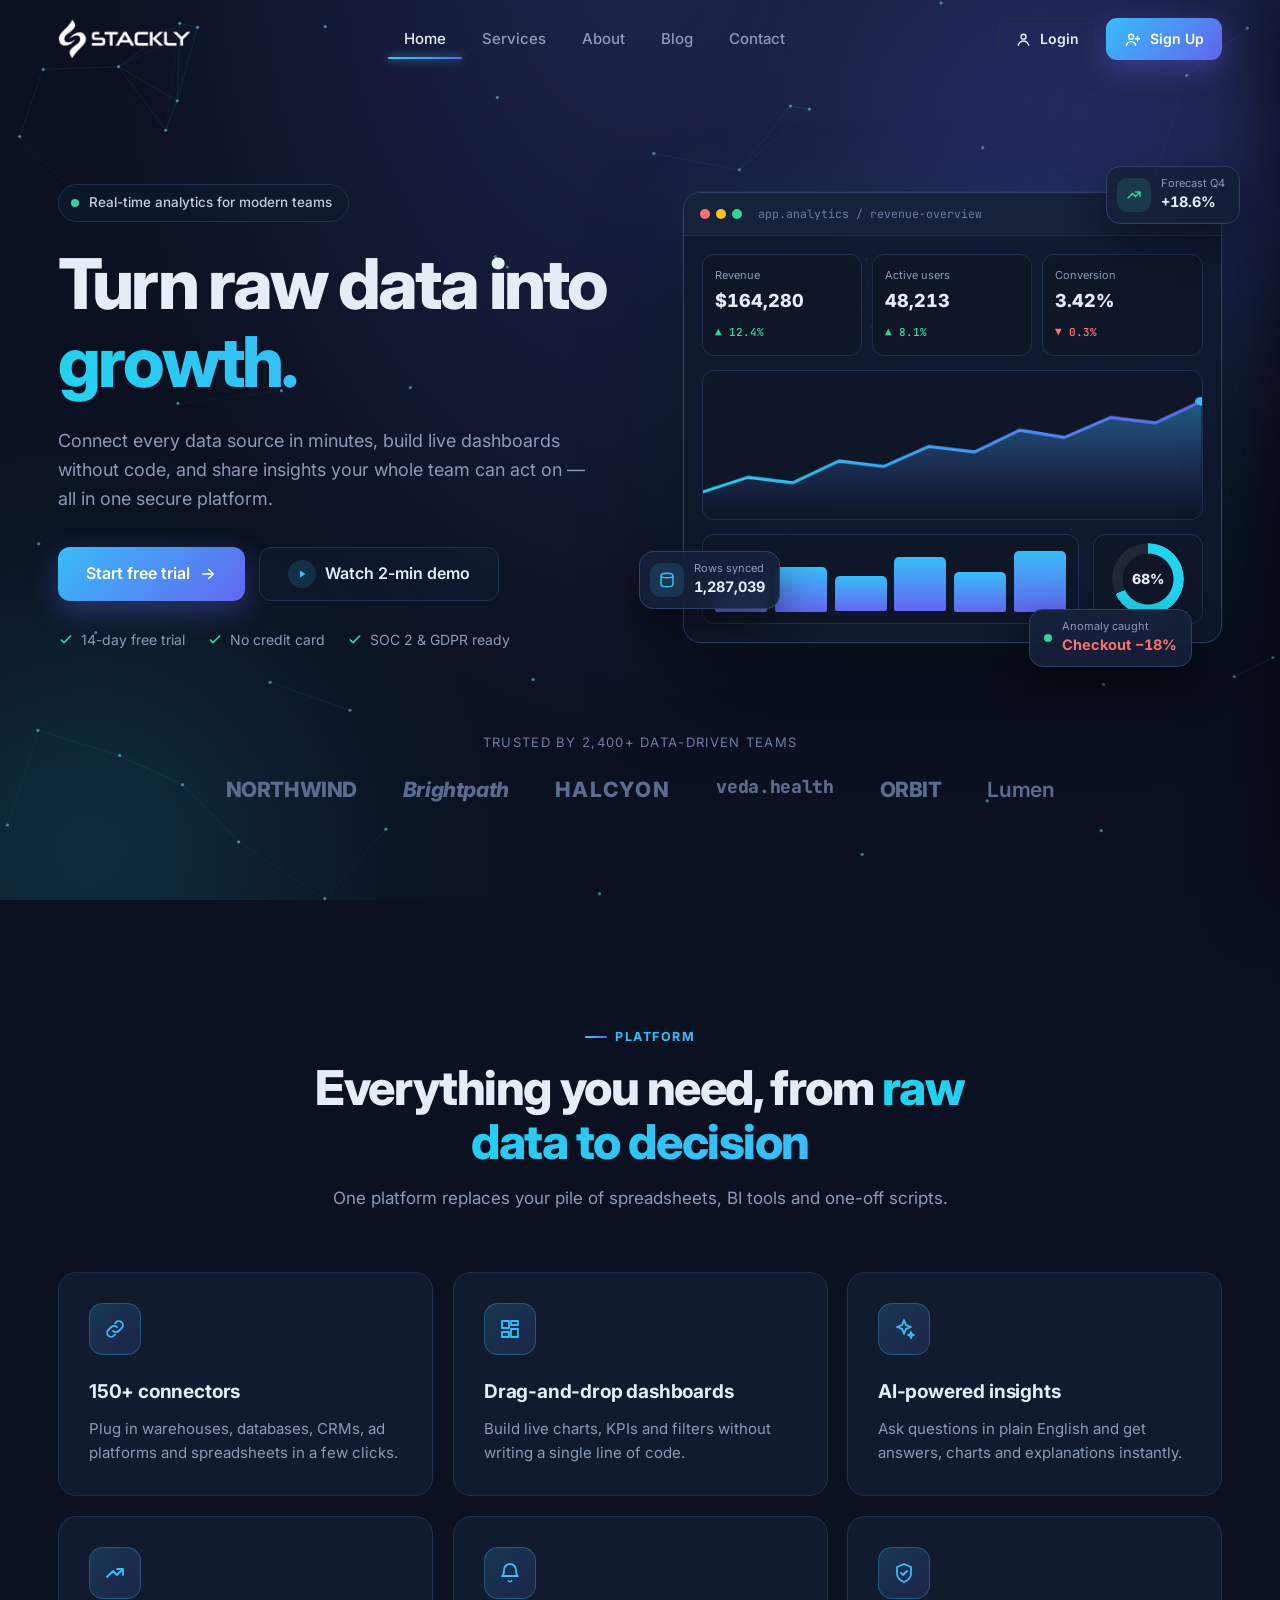
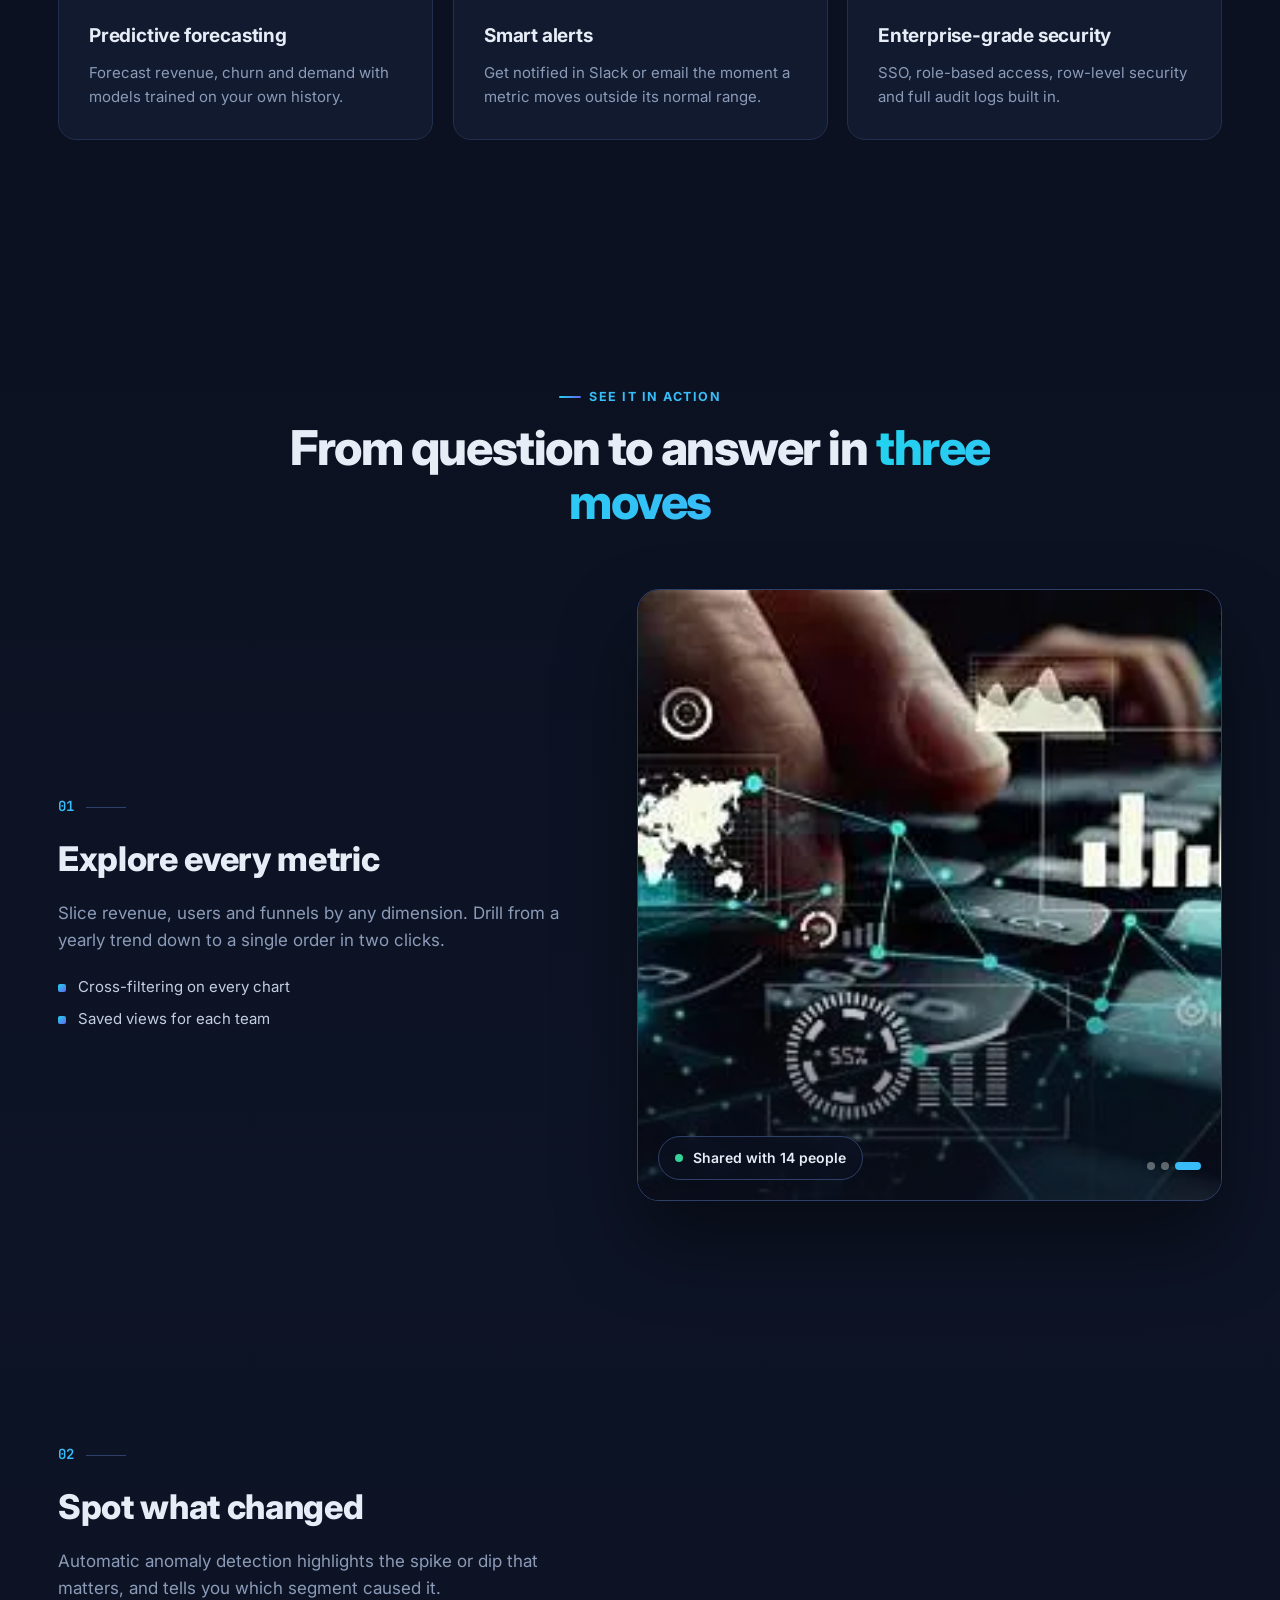
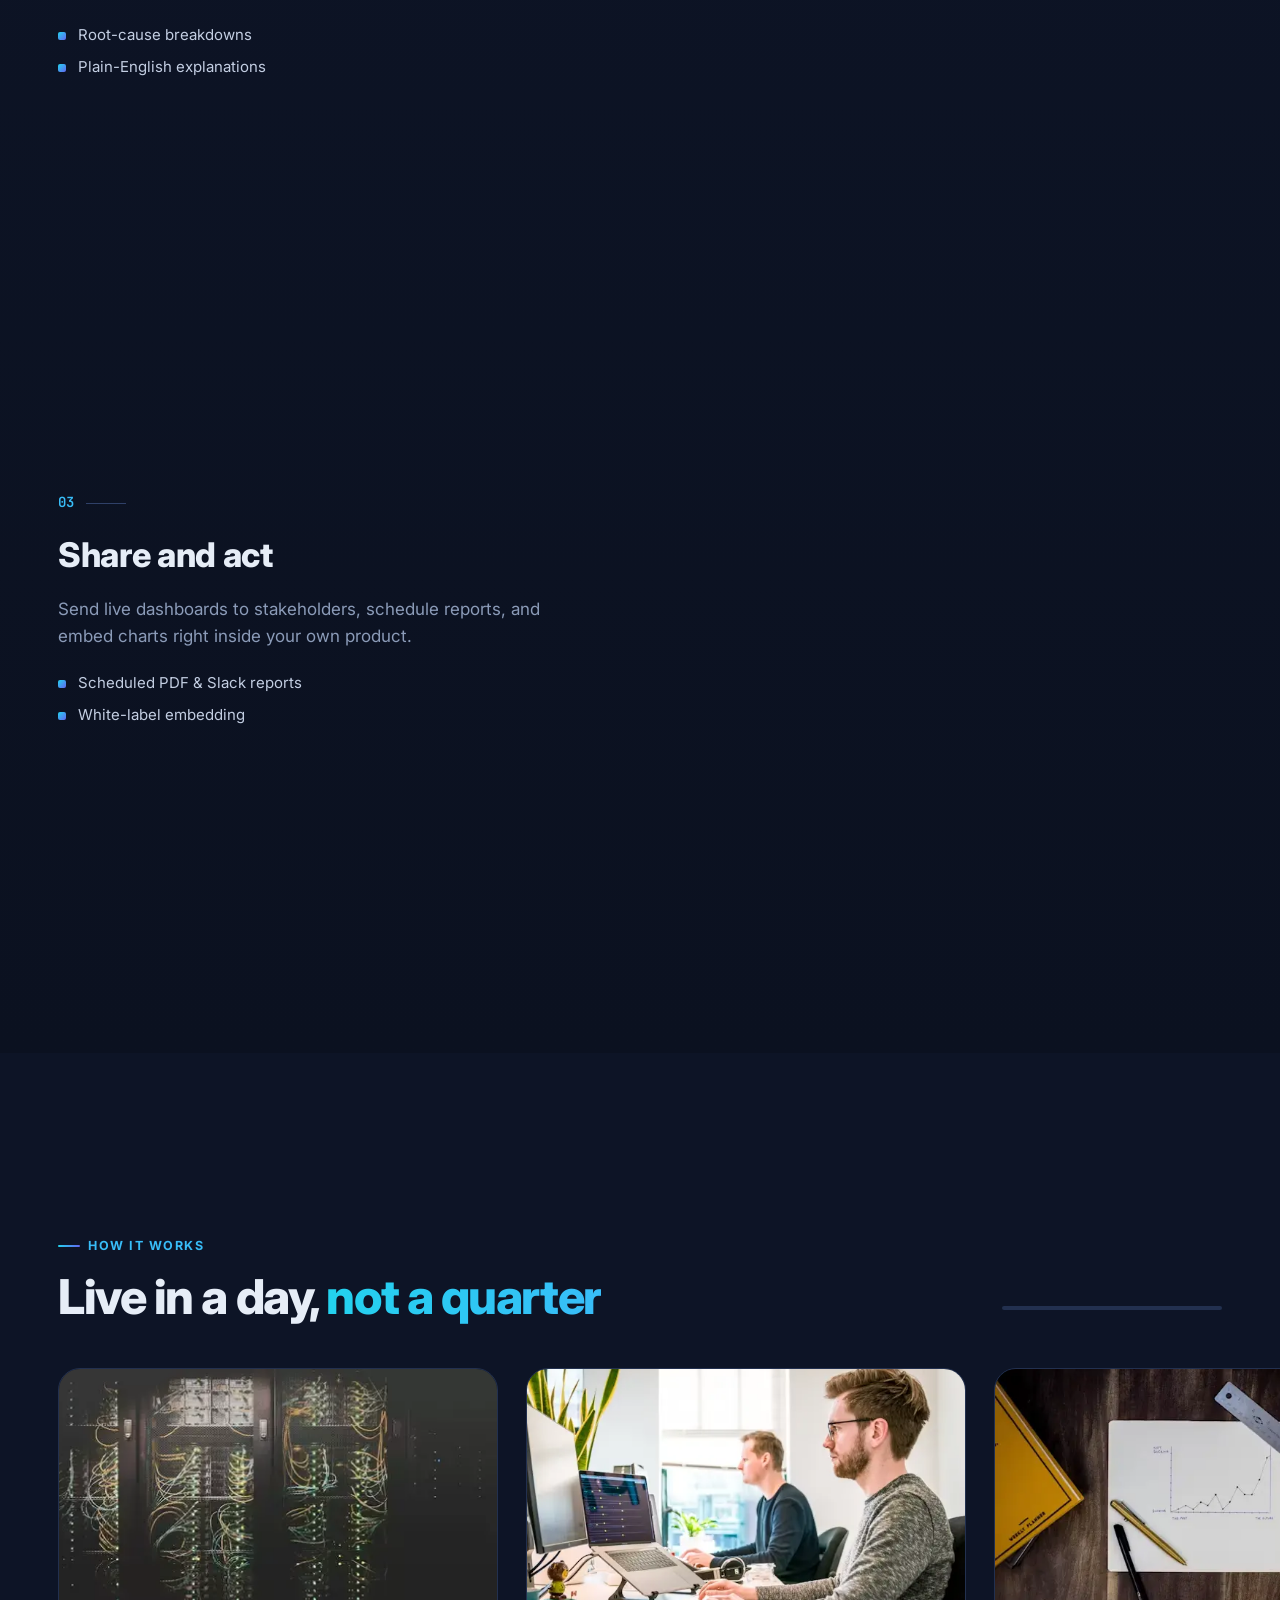
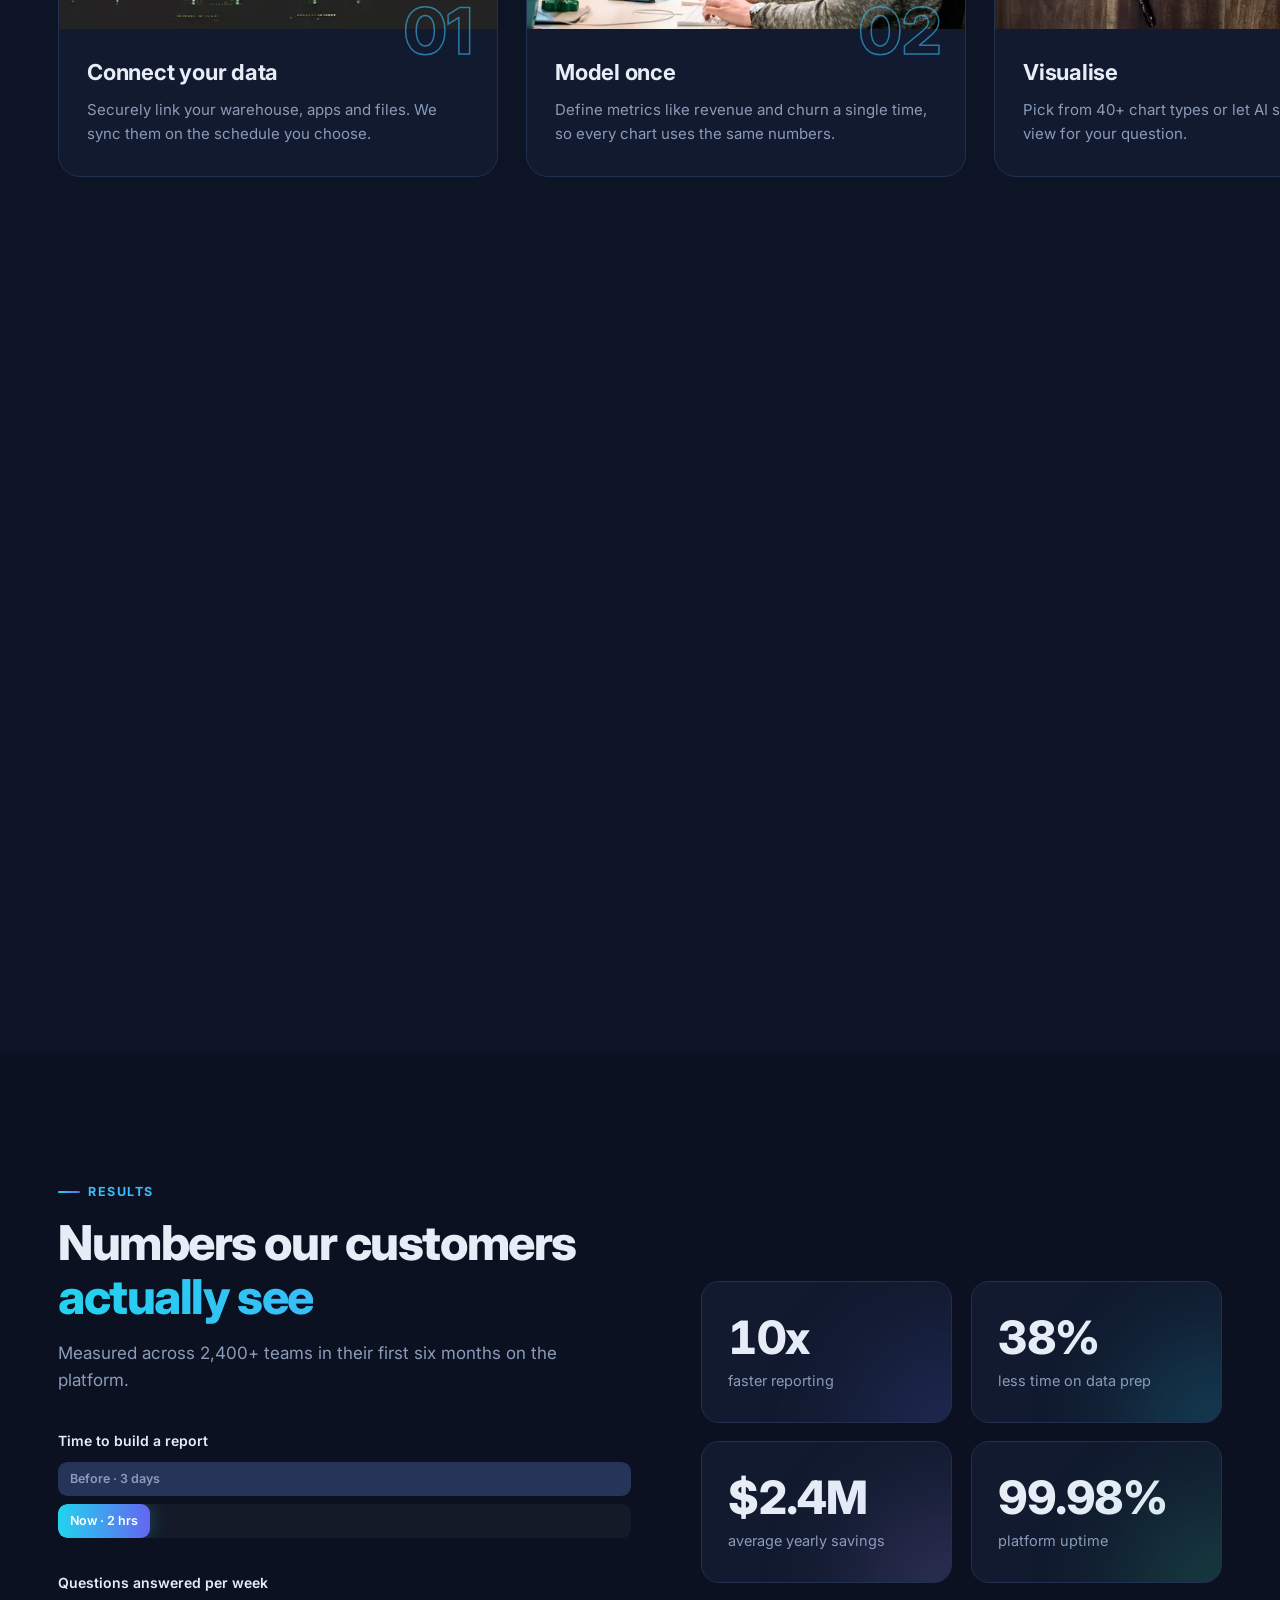
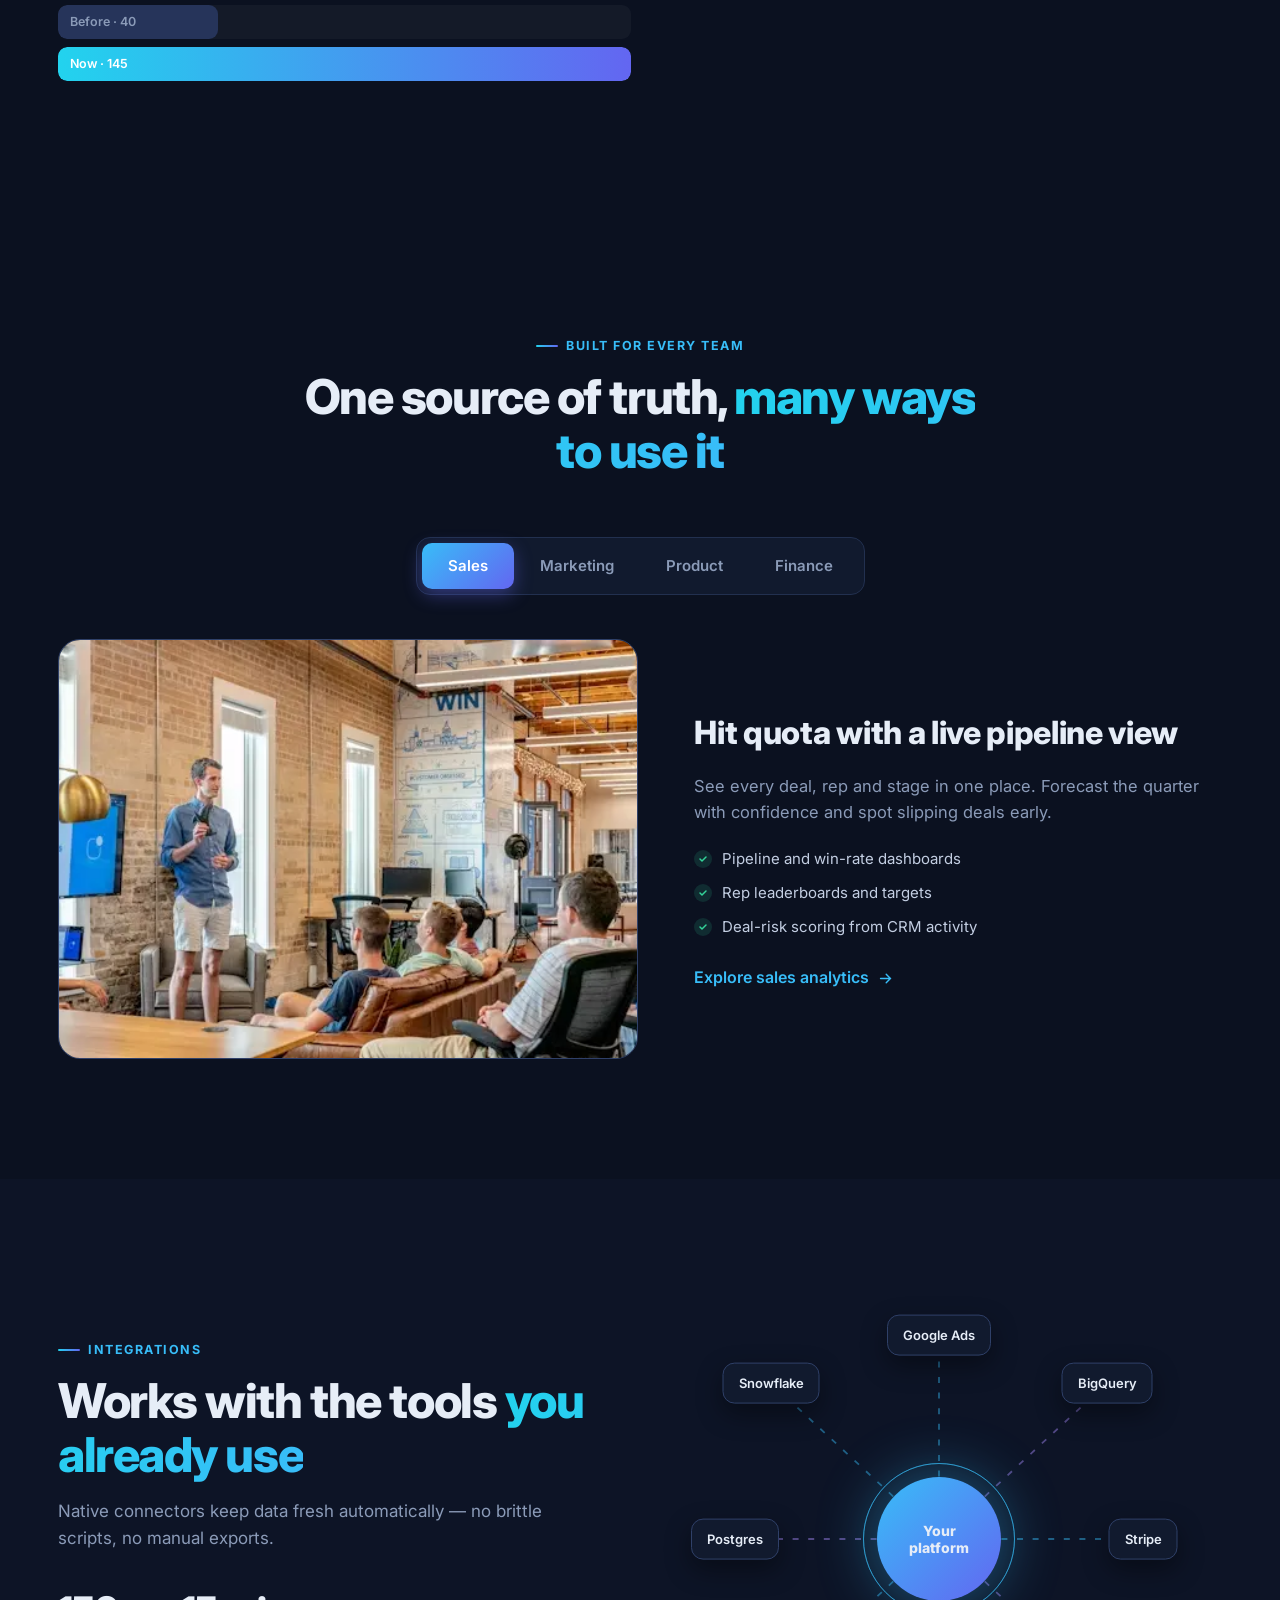
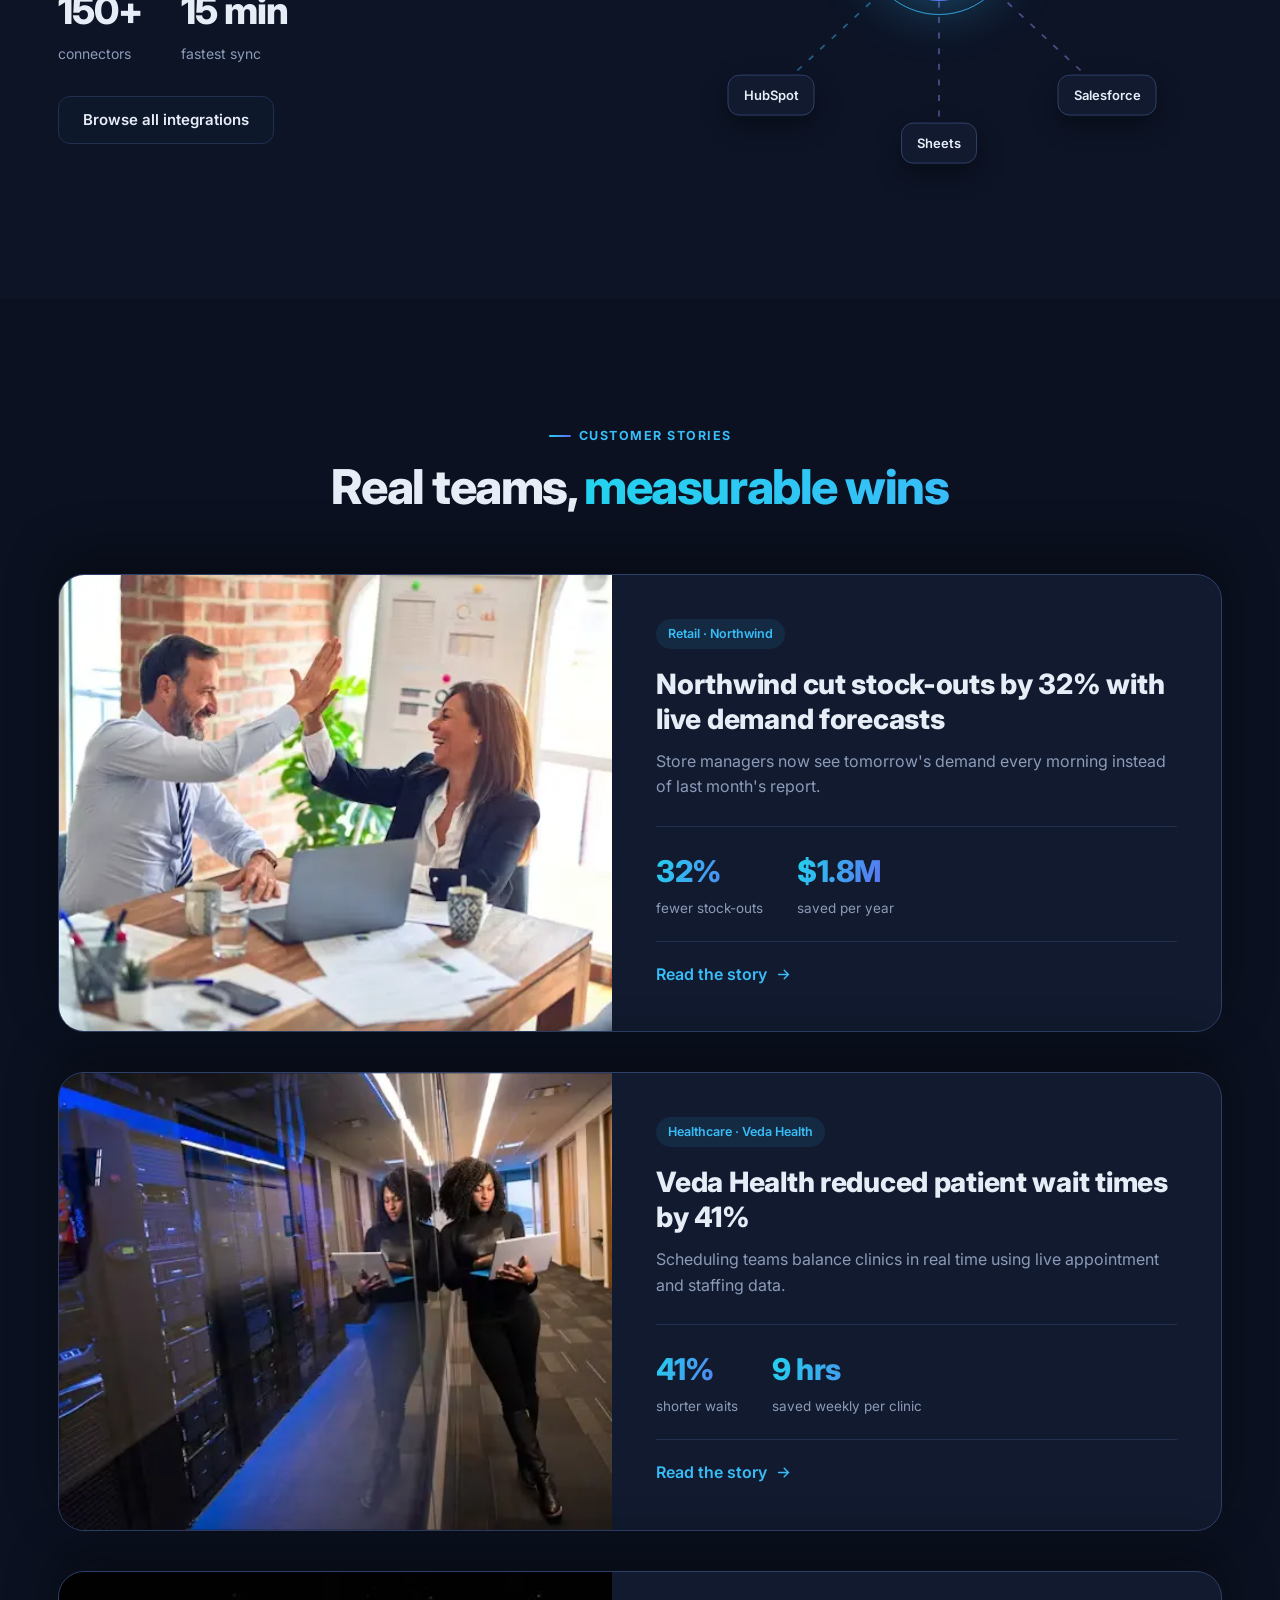
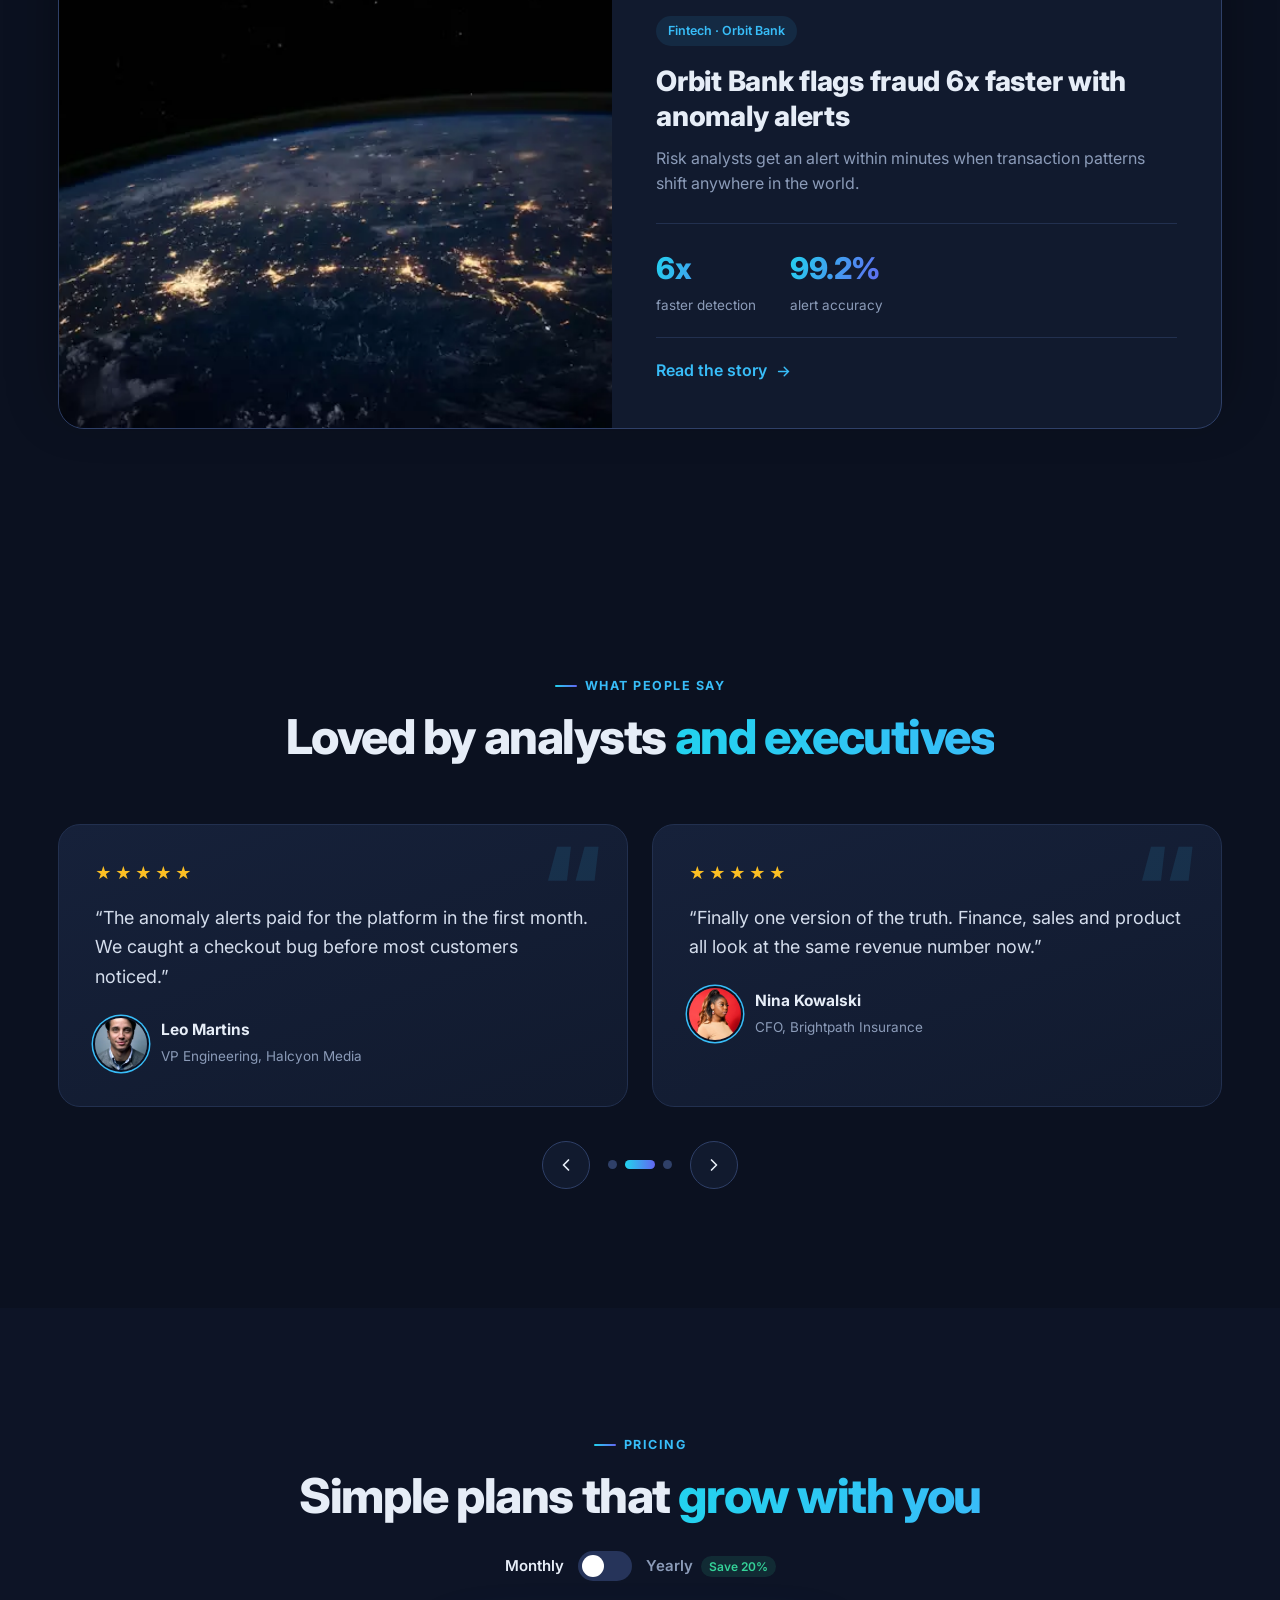
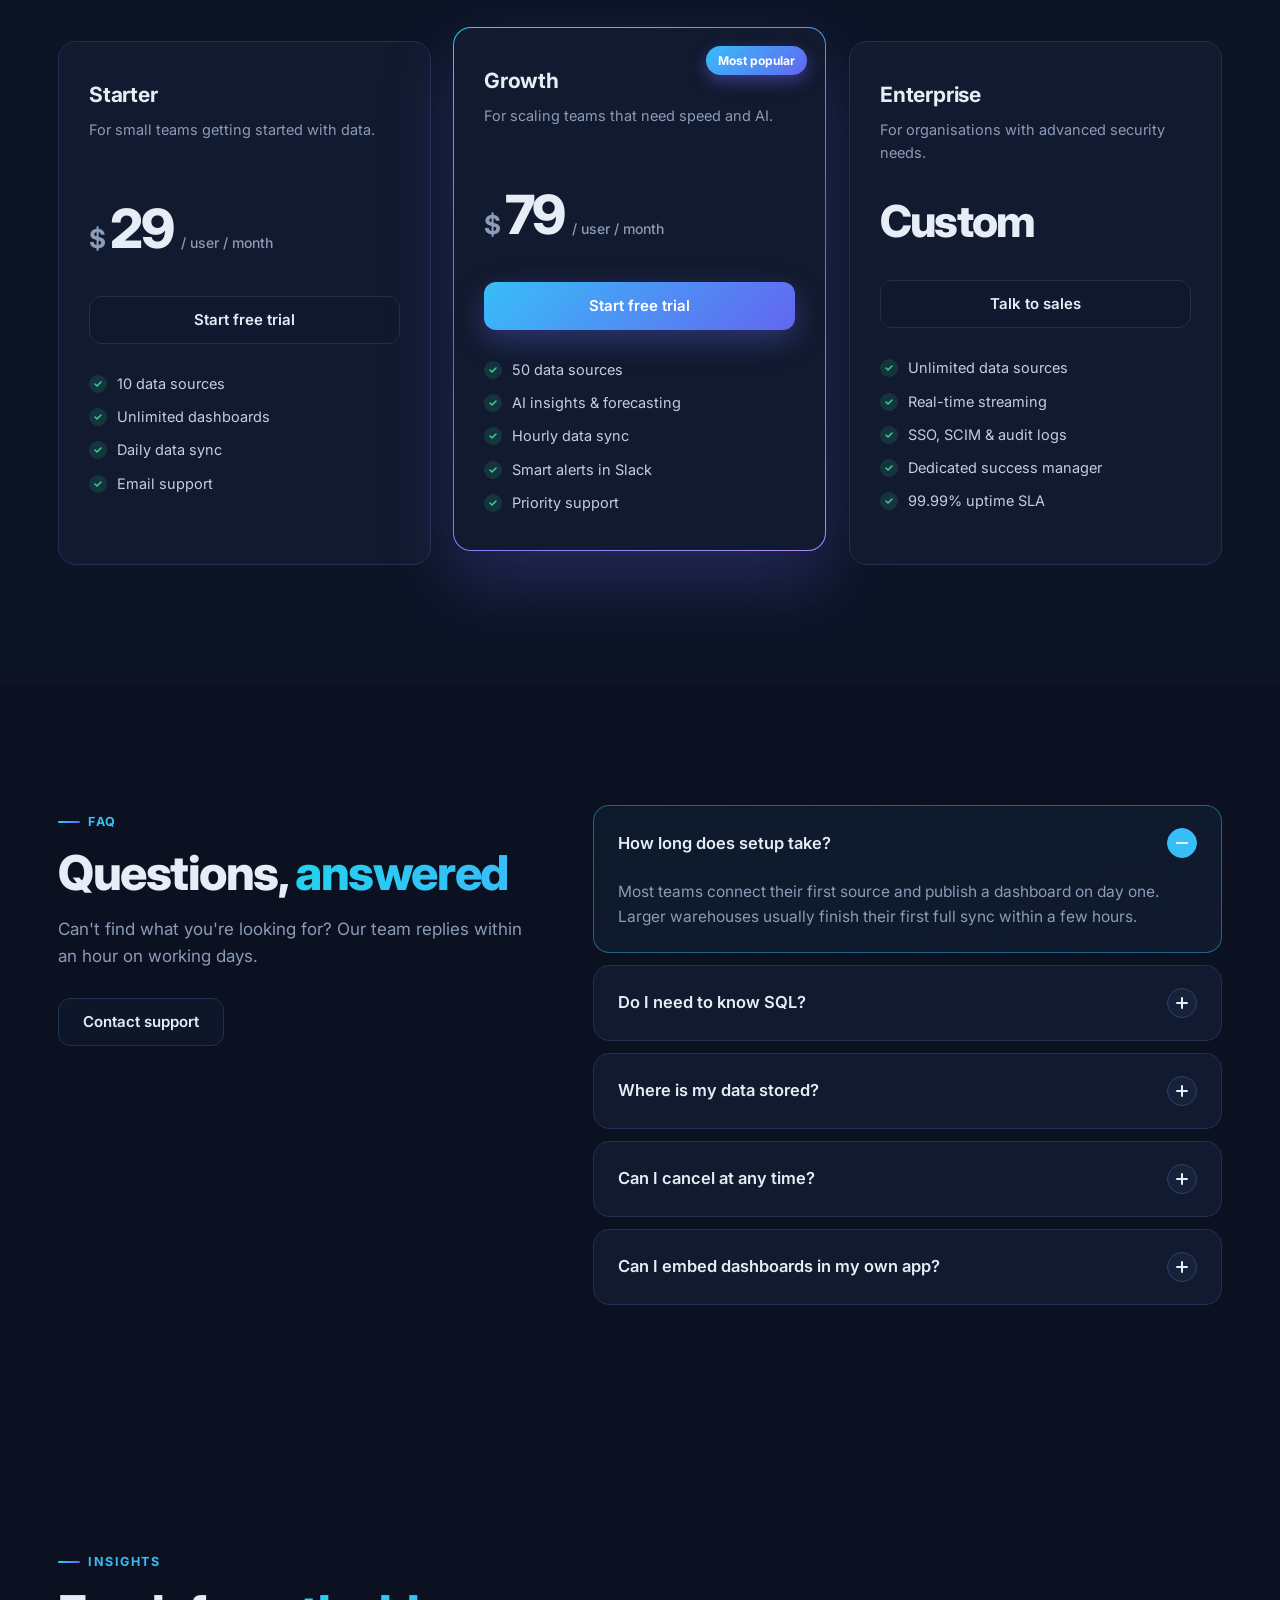
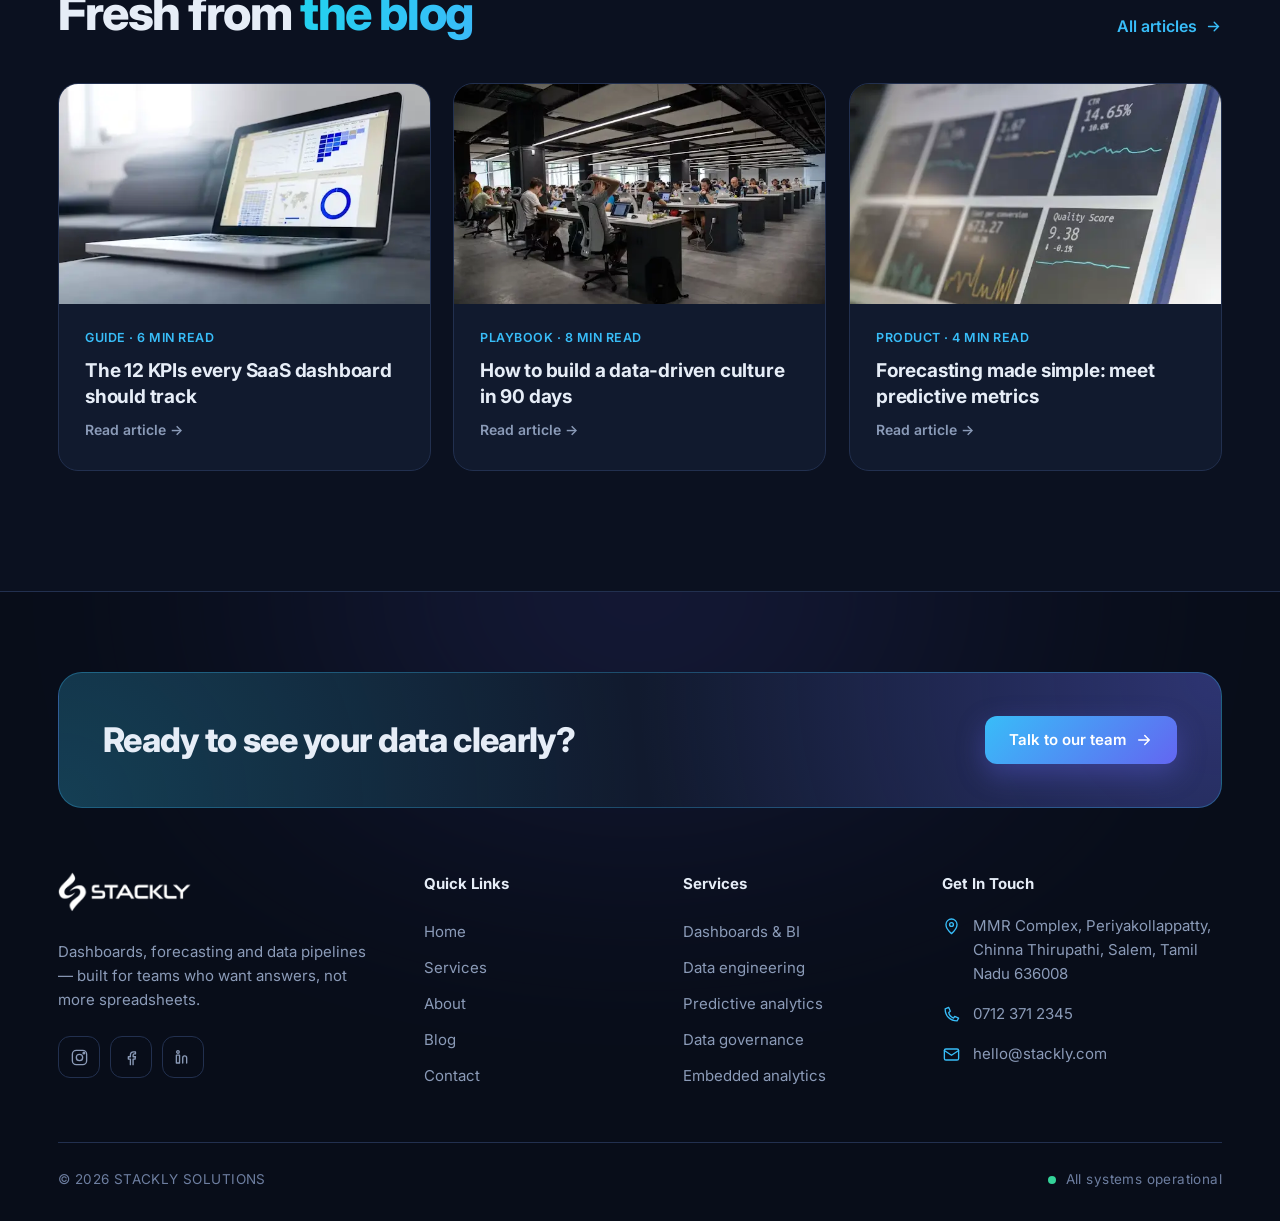
==== commit dde8e10e: "inserted" ====
--- a/html/index.html
+++ b/html/index.html
@@ -3,7 +3,7 @@
 <head>
 <meta charset="UTF-8">
 <meta name="viewport" content="width=device-width, initial-scale=1.0">
-<title>Data Analytics Platform — Turn raw data into decisions</title>
+<title>STACKLY — Turn raw data into decisions</title>
 <meta name="description" content="Connect every data source, build live dashboards and share insights your whole team can act on.">
 <link rel="preconnect" href="https://fonts.googleapis.com">
 <link rel="preconnect" href="https://fonts.gstatic.com" crossorigin>
@@ -254,13 +254,13 @@
       <div class="show-frame">
         <div class="show-sticky">
           <figure class="ph show-img is-active" data-img="0">
-            <img src="https://images.unsplash.com/photo-1551288049-bebda4e38f71?auto=format&fit=crop&w=1100&q=70" alt="Analytics dashboard with charts on a laptop screen" loading="lazy" onerror="this.parentNode.classList.add('is-broken')">
+            <img src="../assets/I1.webp" alt="Analytics dashboard with charts on a laptop screen" loading="lazy" onerror="this.parentNode.classList.add('is-broken')">
           </figure>
           <figure class="ph show-img" data-img="1">
-            <img src="https://images.unsplash.com/photo-1460925895917-afdab827c52f?auto=format&fit=crop&w=1100&q=70" alt="Laptop showing performance graphs" loading="lazy" onerror="this.parentNode.classList.add('is-broken')">
+            <img src="../assets/I2.webp" alt="Laptop showing performance graphs" loading="lazy" onerror="this.parentNode.classList.add('is-broken')">
           </figure>
           <figure class="ph show-img" data-img="2">
-            <img src="https://images.unsplash.com/photo-1552664730-d307ca884978?auto=format&fit=crop&w=1100&q=70" alt="Team reviewing insights together in a meeting" loading="lazy" onerror="this.parentNode.classList.add('is-broken')">
+            <img src="../assets/I3.webp" alt="Team reviewing insights together in a meeting" loading="lazy" onerror="this.parentNode.classList.add('is-broken')">
           </figure>
           <div class="show-badge"><span class="live-dot"></span><span id="showLabel">Exploring metrics</span></div>
           <div class="show-dots"><i class="on"></i><i></i><i></i></div>
@@ -282,19 +282,19 @@
     </div>
     <div class="hs-track" id="hsTrack">
       <article class="hs-card">
-        <figure class="ph"><img src="https://images.unsplash.com/photo-1558494949-ef010cbdcc31?auto=format&fit=crop&w=900&q=70" alt="Rows of servers in a data centre" loading="lazy" onerror="this.parentNode.classList.add('is-broken')"></figure>
+        <figure class="ph"><img src="../assets/I4.webp" alt="Rows of servers in a data centre" loading="lazy" onerror="this.parentNode.classList.add('is-broken')"></figure>
         <div class="hs-body"><span class="hs-no">01</span><h3>Connect your data</h3><p>Securely link your warehouse, apps and files. We sync them on the schedule you choose.</p></div>
       </article>
       <article class="hs-card">
-        <figure class="ph"><img src="https://images.unsplash.com/photo-1551434678-e076c223a692?auto=format&fit=crop&w=900&q=70" alt="Data team working at their desks" loading="lazy" onerror="this.parentNode.classList.add('is-broken')"></figure>
+        <figure class="ph"><img src="../assets/I5.webp" alt="Data team working at their desks" loading="lazy" onerror="this.parentNode.classList.add('is-broken')"></figure>
         <div class="hs-body"><span class="hs-no">02</span><h3>Model once</h3><p>Define metrics like revenue and churn a single time, so every chart uses the same numbers.</p></div>
       </article>
       <article class="hs-card">
-        <figure class="ph"><img src="https://images.unsplash.com/photo-1543286386-713bdd548da4?auto=format&fit=crop&w=900&q=70" alt="Charts and graphs on a screen" loading="lazy" onerror="this.parentNode.classList.add('is-broken')"></figure>
+        <figure class="ph"><img src="../assets/I6.webp" alt="Charts and graphs on a screen" loading="lazy" onerror="this.parentNode.classList.add('is-broken')"></figure>
         <div class="hs-body"><span class="hs-no">03</span><h3>Visualise</h3><p>Pick from 40+ chart types or let AI suggest the best view for your question.</p></div>
       </article>
       <article class="hs-card">
-        <figure class="ph"><img src="https://images.unsplash.com/photo-1522071820081-009f0129c71c?auto=format&fit=crop&w=900&q=70" alt="Colleagues gathered around a laptop" loading="lazy" onerror="this.parentNode.classList.add('is-broken')"></figure>
+        <figure class="ph"><img src="../assets/I7.webp" alt="Colleagues gathered around a laptop" loading="lazy" onerror="this.parentNode.classList.add('is-broken')"></figure>
         <div class="hs-body"><span class="hs-no">04</span><h3>Share &amp; decide</h3><p>Publish dashboards, set alerts and schedule reports so everyone acts on the same truth.</p></div>
       </article>
     </div>
@@ -348,7 +348,7 @@
     </div>
     <div class="panels">
       <div class="panel is-on" data-panel="0">
-        <figure class="ph"><img src="https://images.unsplash.com/photo-1556761175-5973dc0f32e7?auto=format&fit=crop&w=1000&q=70" alt="Sales team discussing results around a table" loading="lazy" onerror="this.parentNode.classList.add('is-broken')"></figure>
+        <figure class="ph"><img src="../assets/I8.webp" alt="Sales team discussing results around a table" loading="lazy" onerror="this.parentNode.classList.add('is-broken')"></figure>
         <div class="panel-copy">
           <h3>Hit quota with a live pipeline view</h3>
           <p>See every deal, rep and stage in one place. Forecast the quarter with confidence and spot slipping deals early.</p>
@@ -357,7 +357,7 @@
         </div>
       </div>
       <div class="panel" data-panel="1">
-        <figure class="ph"><img src="https://images.unsplash.com/photo-1432888498266-38ffec3eaf0a?auto=format&fit=crop&w=1000&q=70" alt="Laptop showing website traffic analytics" loading="lazy" onerror="this.parentNode.classList.add('is-broken')"></figure>
+        <figure class="ph"><img src="../assets/I9.webp" alt="Laptop showing website traffic analytics" loading="lazy" onerror="this.parentNode.classList.add('is-broken')"></figure>
         <div class="panel-copy">
           <h3>Know which campaigns really pay off</h3>
           <p>Blend ad spend, web traffic and revenue to see true return on every channel — not just clicks.</p>
@@ -366,7 +366,7 @@
         </div>
       </div>
       <div class="panel" data-panel="2">
-        <figure class="ph"><img src="https://images.unsplash.com/photo-1531482615713-2afd69097998?auto=format&fit=crop&w=1000&q=70" alt="Product team working together on laptops" loading="lazy" onerror="this.parentNode.classList.add('is-broken')"></figure>
+        <figure class="ph"><img src="../assets/I10.webp" alt="Product team working together on laptops" loading="lazy" onerror="this.parentNode.classList.add('is-broken')"></figure>
         <div class="panel-copy">
           <h3>Build what users actually use</h3>
           <p>Track feature adoption, retention and user paths so every roadmap decision is backed by evidence.</p>
@@ -375,7 +375,7 @@
         </div>
       </div>
       <div class="panel" data-panel="3">
-        <figure class="ph"><img src="https://images.unsplash.com/photo-1554224155-6726b3ff858f?auto=format&fit=crop&w=1000&q=70" alt="Financial documents with a calculator" loading="lazy" onerror="this.parentNode.classList.add('is-broken')"></figure>
+        <figure class="ph"><img src="../assets/I11.webp" alt="Financial documents with a calculator" loading="lazy" onerror="this.parentNode.classList.add('is-broken')"></figure>
         <div class="panel-copy">
           <h3>Close the books faster</h3>
           <p>Automate P&amp;L, cash-flow and budget-versus-actual reporting straight from your finance systems.</p>
@@ -428,7 +428,7 @@
     </div>
     <div class="stack">
       <article class="stack-card" style="--i:0">
-        <figure class="ph"><img src="https://images.unsplash.com/photo-1600880292203-757bb62b4baf?auto=format&fit=crop&w=1000&q=70" alt="Retail team in a planning meeting" loading="lazy" onerror="this.parentNode.classList.add('is-broken')"></figure>
+        <figure class="ph"><img src="../assets/I12.webp" alt="Retail team in a planning meeting" loading="lazy" onerror="this.parentNode.classList.add('is-broken')"></figure>
         <div class="sc-body">
           <span class="sc-tag">Retail · Northwind</span>
           <h3>Northwind cut stock-outs by 32% with live demand forecasts</h3>
@@ -438,7 +438,7 @@
         </div>
       </article>
       <article class="stack-card" style="--i:1">
-        <figure class="ph"><img src="https://images.unsplash.com/photo-1573164713988-8665fc963095?auto=format&fit=crop&w=1000&q=70" alt="Analyst working on a computer" loading="lazy" onerror="this.parentNode.classList.add('is-broken')"></figure>
+        <figure class="ph"><img src="../assets/I13.webp" alt="Analyst working on a computer" loading="lazy" onerror="this.parentNode.classList.add('is-broken')"></figure>
         <div class="sc-body">
           <span class="sc-tag">Healthcare · Veda Health</span>
           <h3>Veda Health reduced patient wait times by 41%</h3>
@@ -448,7 +448,7 @@
         </div>
       </article>
       <article class="stack-card" style="--i:2">
-        <figure class="ph"><img src="https://images.unsplash.com/photo-1451187580459-43490279c0fa?auto=format&fit=crop&w=1000&q=70" alt="Global network of data connections over the earth" loading="lazy" onerror="this.parentNode.classList.add('is-broken')"></figure>
+        <figure class="ph"><img src="../assets/I14.webp" alt="Global network of data connections over the earth" loading="lazy" onerror="this.parentNode.classList.add('is-broken')"></figure>
         <div class="sc-body">
           <span class="sc-tag">Fintech · Orbit Bank</span>
           <h3>Orbit Bank flags fraud 6x faster with anomaly alerts</h3>
@@ -474,7 +474,7 @@
           <div class="stars">★★★★★</div>
           <blockquote>“We replaced four tools and a mountain of spreadsheets. Our weekly business review now takes 20 minutes instead of a full day.”</blockquote>
           <figcaption>
-            <span class="q-av ph"><img src="https://images.unsplash.com/photo-1494790108377-be9c29b29330?auto=format&fit=crop&w=160&h=160&q=70" alt="" loading="lazy" onerror="this.parentNode.classList.add('is-broken')"></span>
+            <span class="q-av ph"><img src="../assets/I15.webp" alt="" loading="lazy" onerror="this.parentNode.classList.add('is-broken')"></span>
             <span><b>Aisha Rahman</b><em>Head of Analytics, Northwind</em></span>
           </figcaption>
         </figure>
@@ -482,7 +482,7 @@
           <div class="stars">★★★★★</div>
           <blockquote>“The anomaly alerts paid for the platform in the first month. We caught a checkout bug before most customers noticed.”</blockquote>
           <figcaption>
-            <span class="q-av ph"><img src="https://images.unsplash.com/photo-1500648767791-00dcc994a43e?auto=format&fit=crop&w=160&h=160&q=70" alt="" loading="lazy" onerror="this.parentNode.classList.add('is-broken')"></span>
+            <span class="q-av ph"><img src="../assets/I16.webp" alt="" loading="lazy" onerror="this.parentNode.classList.add('is-broken')"></span>
             <span><b>Leo Martins</b><em>VP Engineering, Halcyon Media</em></span>
           </figcaption>
         </figure>
@@ -490,7 +490,7 @@
           <div class="stars">★★★★★</div>
           <blockquote>“Finally one version of the truth. Finance, sales and product all look at the same revenue number now.”</blockquote>
           <figcaption>
-            <span class="q-av ph"><img src="https://images.unsplash.com/photo-1438761681033-6461ffad8d80?auto=format&fit=crop&w=160&h=160&q=70" alt="" loading="lazy" onerror="this.parentNode.classList.add('is-broken')"></span>
+            <span class="q-av ph"><img src="../assets/I17.webp" alt="" loading="lazy" onerror="this.parentNode.classList.add('is-broken')"></span>
             <span><b>Nina Kowalski</b><em>CFO, Brightpath Insurance</em></span>
           </figcaption>
         </figure>
@@ -498,7 +498,7 @@
           <div class="stars">★★★★★</div>
           <blockquote>“Setup took an afternoon. By Friday our whole team was building their own dashboards without asking the data team.”</blockquote>
           <figcaption>
-            <span class="q-av ph"><img src="https://images.unsplash.com/photo-1472099645785-5658abf4ff4e?auto=format&fit=crop&w=160&h=160&q=70" alt="" loading="lazy" onerror="this.parentNode.classList.add('is-broken')"></span>
+            <span class="q-av ph"><img src="../assets/I18.webp" alt="" loading="lazy" onerror="this.parentNode.classList.add('is-broken')"></span>
             <span><b>Samuel Osei</b><em>COO, Veda Health</em></span>
           </figcaption>
         </figure>
@@ -597,15 +597,15 @@
     </div>
     <div class="post-grid">
       <a href="blog.html" class="post" data-reveal="up" style="--d:0s">
-        <figure class="ph"><img src="https://images.unsplash.com/photo-1504868584819-f8e8b4b6d7e3?auto=format&fit=crop&w=800&q=70" alt="Printed charts and analysis on a desk" loading="lazy" onerror="this.parentNode.classList.add('is-broken')"></figure>
+        <figure class="ph"><img src="../assets/I19.webp" alt="Printed charts and analysis on a desk" loading="lazy" onerror="this.parentNode.classList.add('is-broken')"></figure>
         <div class="post-body"><span class="post-meta">Guide · 6 min read</span><h3>The 12 KPIs every SaaS dashboard should track</h3><span class="post-more">Read article →</span></div>
       </a>
       <a href="blog.html" class="post" data-reveal="up" style="--d:.1s">
-        <figure class="ph"><img src="https://images.unsplash.com/photo-1504384308090-c894fdcc538d?auto=format&fit=crop&w=800&q=70" alt="Modern open-plan office workspace" loading="lazy" onerror="this.parentNode.classList.add('is-broken')"></figure>
+        <figure class="ph"><img src="../assets/I20.webp" alt="Modern open-plan office workspace" loading="lazy" onerror="this.parentNode.classList.add('is-broken')"></figure>
         <div class="post-body"><span class="post-meta">Playbook · 8 min read</span><h3>How to build a data-driven culture in 90 days</h3><span class="post-more">Read article →</span></div>
       </a>
       <a href="blog.html" class="post" data-reveal="up" style="--d:.2s">
-        <figure class="ph"><img src="https://images.unsplash.com/photo-1526628953301-3e589a6a8b74?auto=format&fit=crop&w=800&q=70" alt="Tablet showing analytics charts" loading="lazy" onerror="this.parentNode.classList.add('is-broken')"></figure>
+        <figure class="ph"><img src="../assets/I21.webp" alt="Tablet showing analytics charts" loading="lazy" onerror="this.parentNode.classList.add('is-broken')"></figure>
         <div class="post-body"><span class="post-meta">Product · 4 min read</span><h3>Forecasting made simple: meet predictive metrics</h3><span class="post-more">Read article →</span></div>
       </a>
     </div>
